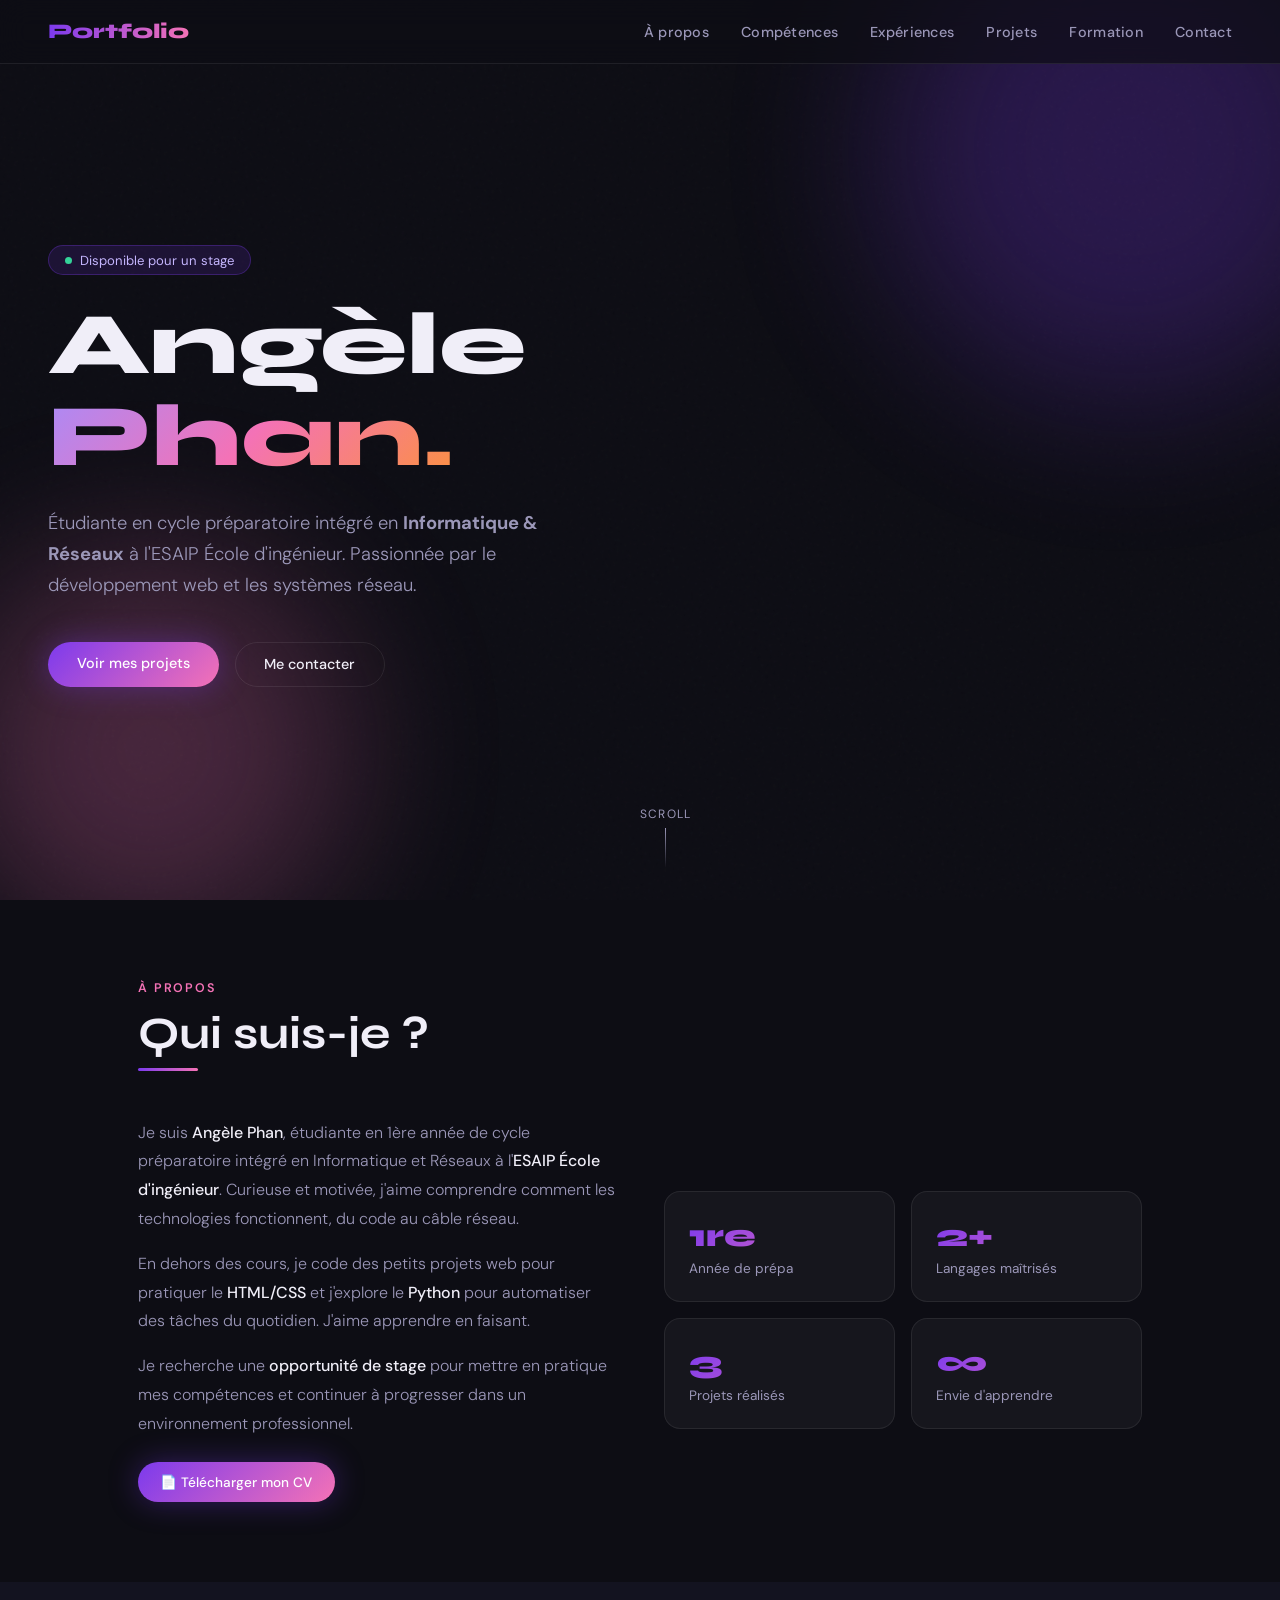
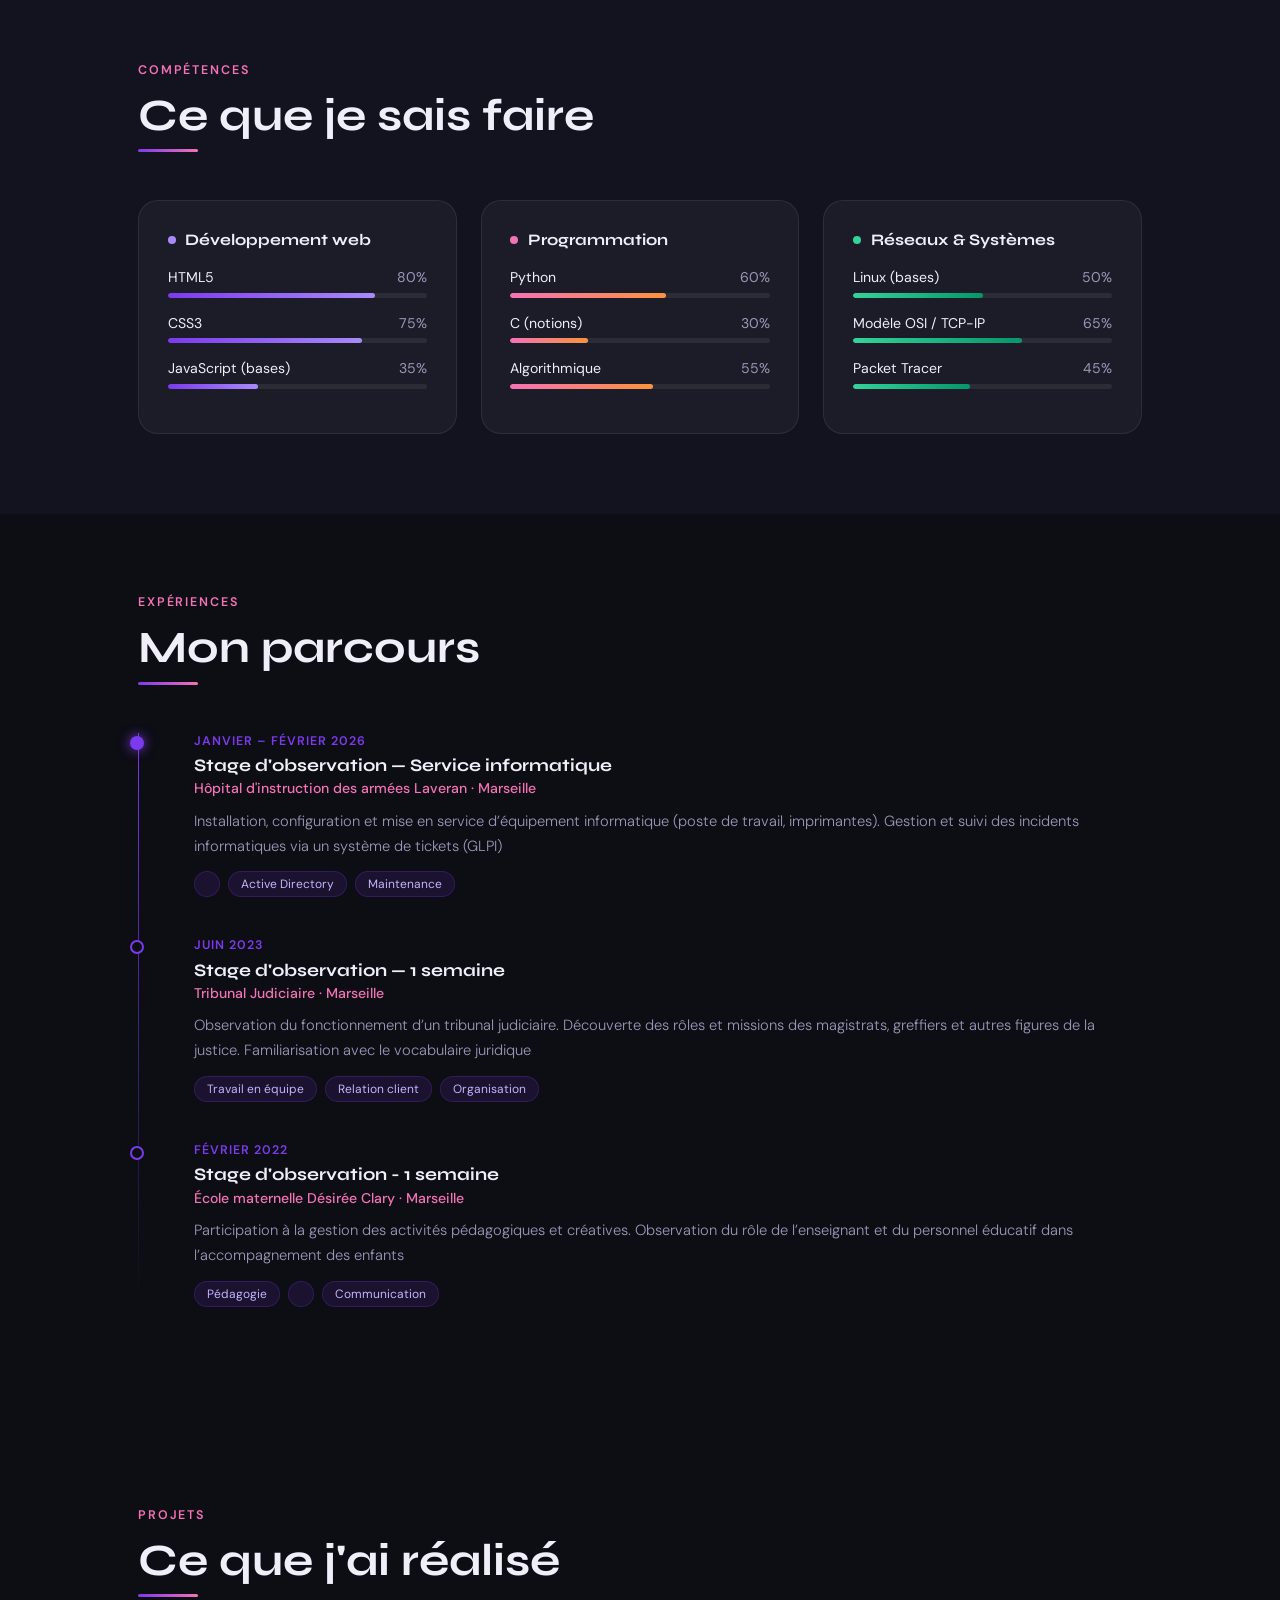
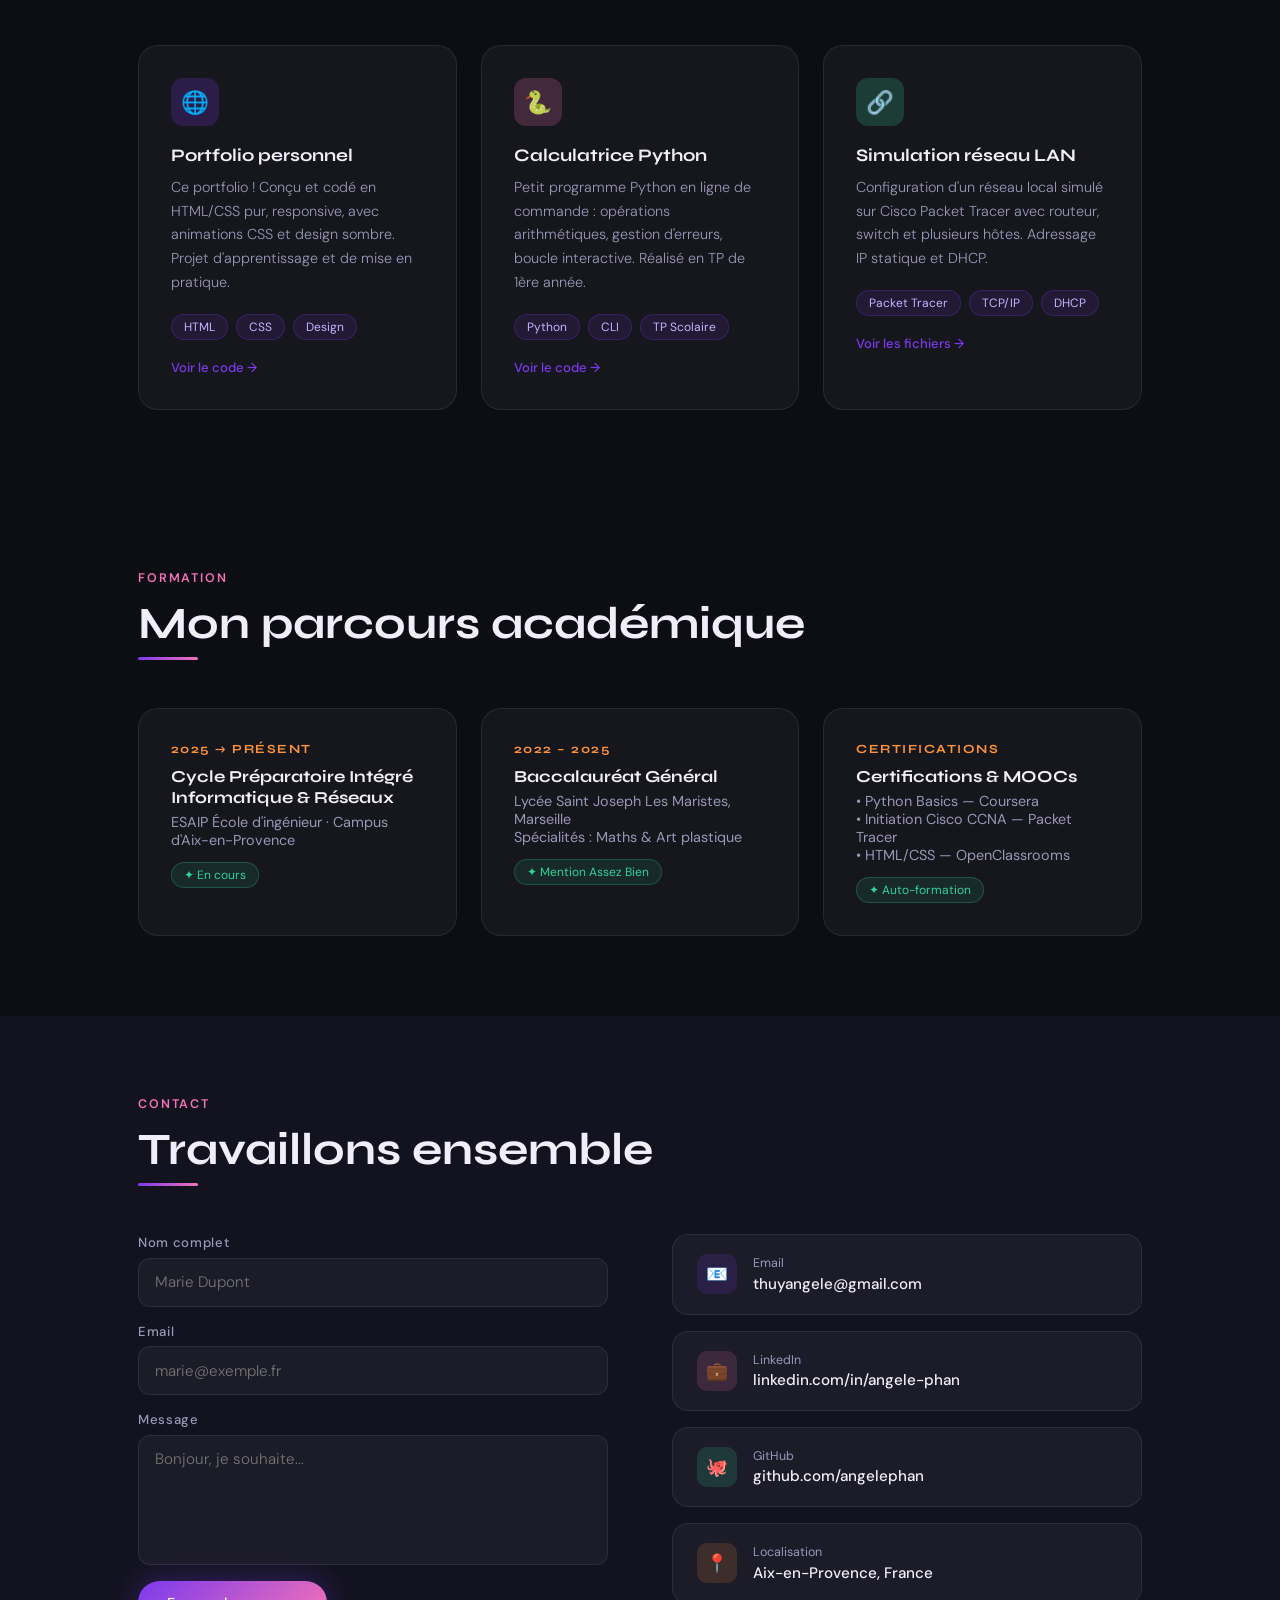
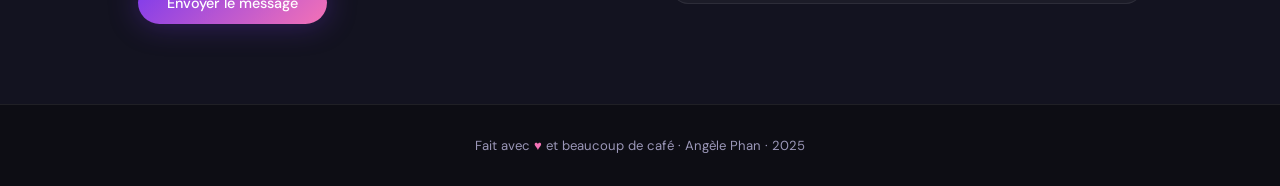
==== index.html @ e8ba32e4 "Update index.html" ====
<!DOCTYPE html>
<html lang="fr">
<head>
  <meta charset="UTF-8" />
  <meta name="viewport" content="width=device-width, initial-scale=1.0"/>
  <title>Portfolio — Angèle Phan</title>
  <link href="https://fonts.googleapis.com/css2?family=Syne:wght@400;600;700;800&family=DM+Sans:ital,wght@0,300;0,400;0,500;1,300&display=swap" 
  rel="stylesheet"/>
  <link rel="stylesheet" href="styles.css">

</head>
<body>

  <!-- NAV -->
  <nav>
    <div class="nav-logo">Portfolio </div>
    <ul>
      <li><a href="#about">À propos</a></li>
      <li><a href="#skills">Compétences</a></li>
      <li><a href="#experience">Expériences</a></li>
      <li><a href="#projects">Projets</a></li>
      <li><a href="#formation">Formation</a></li>
      <li><a href="#contact">Contact</a></li>
    </ul>
  </nav>

  <!-- HERO -->
  <div id="hero">
    <div class="blob blob-1"></div>
    <div class="blob blob-2"></div>
    <div class="hero-inner">
      <div class="hero-tag">Disponible pour un stage</div>
      <h1>Angèle<br><span class="grad">Phan.</span></h1>
      <p class="hero-sub">
        Étudiante en cycle préparatoire intégré en <strong>Informatique & Réseaux</strong> à l'ESAIP École d'ingénieur.
        Passionnée par le développement web et les systèmes réseau.
      </p>
      <div class="hero-btns">
        <a href="#projects" class="btn btn-primary">Voir mes projets</a>
        <a href="#contact" class="btn btn-outline">Me contacter</a>
      </div>
    </div>
    <div class="hero-scroll">
      <span>Scroll</span>
      <div class="scroll-line"></div>
    </div>
  </div>

  <!-- ABOUT -->
  <section id="about">
    <div class="section-label">À propos</div>
    <h2 class="section-title">Qui suis-je ?</h2>
    <div class="section-line"></div>
    <div class="about-grid">
      <div class="about-text">
        <p>
          Je suis <strong>Angèle Phan</strong>, étudiante en 1ère année de cycle préparatoire intégré 
          en Informatique et Réseaux à l'<strong>ESAIP École d'ingénieur</strong>. Curieuse et motivée, j'aime comprendre comment les technologies 
          fonctionnent, du code au câble réseau.
        </p>
        <p>
          En dehors des cours, je code des petits projets web pour pratiquer le <strong>HTML/CSS</strong> 
          et j'explore le <strong>Python</strong> pour automatiser des tâches du quotidien. 
          J'aime apprendre en faisant.
        </p>
        <p>
          Je recherche une <strong>opportunité de stage</strong> pour mettre en pratique mes compétences 
          et continuer à progresser dans un environnement professionnel.
        </p>
        <div style="margin-top:1.5rem;">
          <a href="" target="_blank" class="btn btn-primary" style="font-size:0.85rem; padding: 0.7rem 1.4rem;">
            📄 Télécharger mon CV
          </a>
        </div>
      </div>
      <div class="about-stats">
        <div class="stat-card">
          <div class="stat-num">1re</div>
          <div class="stat-label">Année de prépa</div>
        </div>
        <div class="stat-card">
          <div class="stat-num">2+</div>
          <div class="stat-label">Langages maîtrisés</div>
        </div>
        <div class="stat-card">
          <div class="stat-num">3</div>
          <div class="stat-label">Projets réalisés</div>
        </div>
        <div class="stat-card">
          <div class="stat-num">∞</div>
          <div class="stat-label">Envie d'apprendre</div>
        </div>
      </div>
    </div>
  </section>

  <!-- SKILLS -->
  <div id="skills">
    <div class="inner">
      <div class="section-label">Compétences</div>
      <h2 class="section-title">Ce que je sais faire</h2>
      <div class="section-line"></div>
      <div class="skills-grid">

        <div class="skill-category">
          <div class="skill-cat-title">
            <div class="skill-dot" style="background:#A78BFA"></div>
            Développement web
          </div>
          <div class="skill-item">
            <div class="skill-info">
              <span class="skill-name">HTML5</span>
              <span class="skill-pct">80%</span>
            </div>
            <div class="skill-bar">
              <div class="skill-fill" data-w="80" style="background: linear-gradient(90deg, #7C3AED, #A78BFA)"></div>
            </div>
          </div>
          <div class="skill-item">
            <div class="skill-info">
              <span class="skill-name">CSS3</span>
              <span class="skill-pct">75%</span>
            </div>
            <div class="skill-bar">
              <div class="skill-fill" data-w="75" style="background: linear-gradient(90deg, #7C3AED, #A78BFA)"></div>
            </div>
          </div>
          <div class="skill-item">
            <div class="skill-info">
              <span class="skill-name">JavaScript (bases)</span>
              <span class="skill-pct">35%</span>
            </div>
            <div class="skill-bar">
              <div class="skill-fill" data-w="35" style="background: linear-gradient(90deg, #7C3AED, #A78BFA)"></div>
            </div>
          </div>
        </div>

        <div class="skill-category">
          <div class="skill-cat-title">
            <div class="skill-dot" style="background:#F472B6"></div>
            Programmation
          </div>
          <div class="skill-item">
            <div class="skill-info">
              <span class="skill-name">Python</span>
              <span class="skill-pct">60%</span>
            </div>
            <div class="skill-bar">
              <div class="skill-fill" data-w="60" style="background: linear-gradient(90deg, #F472B6, #FB923C)"></div>
            </div>
          </div>
          <div class="skill-item">
            <div class="skill-info">
              <span class="skill-name">C (notions)</span>
              <span class="skill-pct">30%</span>
            </div>
            <div class="skill-bar">
              <div class="skill-fill" data-w="30" style="background: linear-gradient(90deg, #F472B6, #FB923C)"></div>
            </div>
          </div>
          <div class="skill-item">
            <div class="skill-info">
              <span class="skill-name">Algorithmique</span>
              <span class="skill-pct">55%</span>
            </div>
            <div class="skill-bar">
              <div class="skill-fill" data-w="55" style="background: linear-gradient(90deg, #F472B6, #FB923C)"></div>
            </div>
          </div>
        </div>

        <div class="skill-category">
          <div class="skill-cat-title">
            <div class="skill-dot" style="background:#34D399"></div>
            Réseaux & Systèmes
          </div>
          <div class="skill-item">
            <div class="skill-info">
              <span class="skill-name">Linux (bases)</span>
              <span class="skill-pct">50%</span>
            </div>
            <div class="skill-bar">
              <div class="skill-fill" data-w="50" style="background: linear-gradient(90deg, #34D399, #059669)"></div>
            </div>
          </div>
          <div class="skill-item">
            <div class="skill-info">
              <span class="skill-name">Modèle OSI / TCP-IP</span>
              <span class="skill-pct">65%</span>
            </div>
            <div class="skill-bar">
              <div class="skill-fill" data-w="65" style="background: linear-gradient(90deg, #34D399, #059669)"></div>
            </div>
          </div>
          <div class="skill-item">
            <div class="skill-info">
              <span class="skill-name">Packet Tracer</span>
              <span class="skill-pct">45%</span>
            </div>
            <div class="skill-bar">
              <div class="skill-fill" data-w="45" style="background: linear-gradient(90deg, #34D399, #059669)"></div>
            </div>
          </div>
        </div>

      </div>
    </div>
  </div>

  <!-- EXPERIENCE -->
  <section id="experience">
    <div class="section-label">Expériences</div>
    <h2 class="section-title">Mon parcours</h2>
    <div class="section-line"></div>
    <div class="timeline">

      <div class="timeline-item">
        <div class="timeline-dot active"></div>
        <div class="t-date">Janvier – Février 2026</div>
        <div class="t-title">Stage d'observation — Service informatique</div>
        <div class="t-company">Hôpital d'instruction des armées Laveran · Marseille</div>
        <div class="t-desc">
          Installation, configuration et mise en service d’équipement informatique (poste de travail, imprimantes).
          Gestion et suivi des incidents informatiques via un système de tickets (GLPI) 
        </div>
        <div class="t-tags">
          <span class="tag"></span>
          <span class="tag">Active Directory</span>
          <span class="tag">Maintenance</span>
        </div>
      </div>

      <div class="timeline-item">
        <div class="timeline-dot"></div>
        <div class="t-date">Juin 2023</div>
        <div class="t-title">Stage d'observation — 1 semaine</div>
        <div class="t-company"> Tribunal Judiciaire · Marseille </div>
        <div class="t-desc">
          Observation du fonctionnement d’un tribunal judiciaire.
          Découverte des rôles et missions des magistrats, greffiers et autres figures de la justice.
          Familiarisation avec le vocabulaire juridique
        </div>
        <div class="t-tags">
          <span class="tag">Travail en équipe</span>
          <span class="tag">Relation client</span>
          <span class="tag">Organisation</span>
        </div>
      </div>

      <div class="timeline-item">
        <div class="timeline-dot"></div>
        <div class="t-date">Février 2022</div>
        <div class="t-title">Stage d'observation - 1 semaine </div>
        <div class="t-company">  École maternelle Désirée Clary · Marseille </div>
        <div class="t-desc"> 
          Participation à la gestion des activités pédagogiques et créatives.
          Observation du rôle de l’enseignant et du personnel éducatif dans l’accompagnement des enfants
          
        </div>
        <div class="t-tags">
          <span class="tag">Pédagogie</span>
          <span class="tag"></span>
          <span class="tag">Communication</span>
        </div>
      </div>

    </div>
  </section>

  <!-- PROJECTS -->
  <section id="projects">
    <div class="section-label">Projets</div>
    <h2 class="section-title">Ce que j'ai réalisé</h2>
    <div class="section-line"></div>
    <div class="projects-grid">

      <div class="project-card p1">
        <div class="project-icon">🌐</div>
        <div class="project-title">Portfolio personnel</div>
        <div class="project-desc">
          Ce portfolio ! Conçu et codé en HTML/CSS pur, responsive, 
          avec animations CSS et design sombre. Projet d'apprentissage et de mise en pratique.
        </div>
        <div class="t-tags" style="margin-bottom:1rem;">
          <span class="tag">HTML</span>
          <span class="tag">CSS</span>
          <span class="tag">Design</span>
        </div>
        <a href="#" class="project-link">Voir le code →</a>
      </div>

      <div class="project-card p2">
        <div class="project-icon">🐍</div>
        <div class="project-title">Calculatrice Python</div>
        <div class="project-desc">
          Petit programme Python en ligne de commande : opérations arithmétiques, 
          gestion d'erreurs, boucle interactive. Réalisé en TP de 1ère année.
        </div>
        <div class="t-tags" style="margin-bottom:1rem;">
          <span class="tag">Python</span>
          <span class="tag">CLI</span>
          <span class="tag">TP Scolaire</span>
        </div>
        <a href="#" class="project-link">Voir le code →</a>
      </div>

      <div class="project-card p3">
        <div class="project-icon">🔗</div>
        <div class="project-title">Simulation réseau LAN</div>
        <div class="project-desc">
          Configuration d'un réseau local simulé sur Cisco Packet Tracer avec 
          routeur, switch et plusieurs hôtes. Adressage IP statique et DHCP.
        </div>
        <div class="t-tags" style="margin-bottom:1rem;">
          <span class="tag">Packet Tracer</span>
          <span class="tag">TCP/IP</span>
          <span class="tag">DHCP</span>
        </div>
        <a href="#" class="project-link">Voir les fichiers →</a>
      </div>

    </div>
  </section>

  <!-- FORMATION -->
  <section id="formation">
    <div class="section-label">Formation</div>
    <h2 class="section-title">Mon parcours académique</h2>
    <div class="section-line"></div>
    <div class="formation-grid">

      <div class="formation-card">
        <div class="formation-year">2025 → Présent</div>
        <div class="formation-title">Cycle Préparatoire Intégré<br>Informatique & Réseaux</div>
        <div class="formation-school">ESAIP École d'ingénieur · Campus d'Aix-en-Provence</div>
        <div class="formation-badge">✦ En cours</div>
      </div>

      <div class="formation-card">
        <div class="formation-year">2022 – 2025</div>
        <div class="formation-title">Baccalauréat Général</div>
        <div class="formation-school">Lycée Saint Joseph Les Maristes, Marseille<br>
          Spécialités : Maths & Art plastique</div>
        <div class="formation-badge">✦ Mention Assez Bien</div>
      </div>

      <div class="formation-card">
        <div class="formation-year">Certifications</div>
        <div class="formation-title">Certifications & MOOCs</div>
        <div class="formation-school">
          • Python Basics — Coursera<br>
          • Initiation Cisco CCNA — Packet Tracer<br>
          • HTML/CSS — OpenClassrooms
        </div>
        <div class="formation-badge">✦ Auto-formation</div>
      </div>

    </div>
  </section>

  <!-- CONTACT -->
  <div id="contact">
    <div class="inner">
      <div class="section-label">Contact</div>
      <h2 class="section-title">Travaillons ensemble</h2>
      <div class="section-line"></div>
      <div class="contact-grid">

        <form class="contact-form" onsubmit="return false;">
          <div class="form-group">
            <label>Nom complet</label>
            <input type="text" placeholder="Marie Dupont" />
          </div>
          <div class="form-group">
            <label>Email</label>
            <input type="email" placeholder="marie@exemple.fr" />
          </div>
          <div class="form-group">
            <label>Message</label>
            <textarea placeholder="Bonjour, je souhaite..."></textarea>
          </div>
          <button type="submit" class="btn btn-primary" style="align-self:flex-start;">Envoyer le message</button>
        </form>

        <div class="contact-info">
          <div class="contact-item">
            <div class="ci-icon" style="background:rgba(124,58,237,0.15);">📧</div>
            <div>
              <div class="ci-label">Email</div>
              <div class="ci-value">thuyangele@gmail.com</div>
            </div>
          </div>
          <div class="contact-item">
            <div class="ci-icon" style="background:rgba(244,114,182,0.15);">💼</div>
            <div>
              <div class="ci-label">LinkedIn</div>
              <div class="ci-value">linkedin.com/in/angele-phan</div>
            </div>
          </div>
          <div class="contact-item">
            <div class="ci-icon" style="background:rgba(52,211,153,0.15);">🐙</div>
            <div>
              <div class="ci-label">GitHub</div>
              <div class="ci-value">github.com/angelephan</div>
            </div>
          </div>
          <div class="contact-item">
            <div class="ci-icon" style="background:rgba(251,146,60,0.15);">📍</div>
            <div>
              <div class="ci-label">Localisation</div>
              <div class="ci-value">Aix-en-Provence, France</div>
            </div>
          </div>
        </div>

      </div>
    </div>
  </div>

  <!-- FOOTER -->
  <footer>
    Fait avec <span>♥</span> et beaucoup de café · Angèle Phan · 2025
  </footer>

  <script>
    // Animate skill bars on scroll
    const fills = document.querySelectorAll('.skill-fill');
    const observer = new IntersectionObserver((entries) => {
      entries.forEach(e => {
        if (e.isIntersecting) {
          fills.forEach(f => { f.style.width = f.dataset.w + '%'; });
          observer.disconnect();
        }
      });
    }, { threshold: 0.3 });
    const skillSection = document.querySelector('#skills');
    if (skillSection) observer.observe(skillSection);

    // Animate timeline items
    const tlItems = document.querySelectorAll('.timeline-item');
    const tlObserver = new IntersectionObserver((entries) => {
      entries.forEach((e, i) => {
        if (e.isIntersecting) {
          e.target.style.animationDelay = (i * 0.1) + 's';
          e.target.style.animationPlayState = 'running';
        }
      });
    }, { threshold: 0.1 });
    tlItems.forEach(item => {
      item.style.animationPlayState = 'paused';
      tlObserver.observe(item);
    });
  </script>

</body>
</html>
---- styles.css ----
*, *::before, *::after { box-sizing: border-box; margin: 0; padding: 0; }

    :root {
      --c1: #7C3AED;
      --c2: #F472B6;
      --c3: #FB923C;
      --c4: #34D399;
      --bg: #0D0D14;
      --bg2: #131320;
      --bg3: #1C1C2E;
      --text: #F0EEF8;
      --muted: #9B97B8;
      --card: rgba(255,255,255,0.04);
      --border: rgba(255,255,255,0.08);
    }

    html { scroll-behavior: smooth; }

    body {
      font-family: 'DM Sans', sans-serif;
      background: var(--bg);
      color: var(--text);
      overflow-x: hidden;
    }

    /* ── NOISE OVERLAY ── */
    body::before {
      content: '';
      position: fixed;
      inset: 0;
      background-image: url("data:image/svg+xml,%3Csvg viewBox='0 0 256 256' xmlns='http://www.w3.org/2000/svg'%3E%3Cfilter id='n'%3E%3CfeTurbulence type='fractalNoise' baseFrequency='0.9' numOctaves='4' stitchTiles='stitch'/%3E%3C/filter%3E%3Crect width='100%25' height='100%25' filter='url(%23n)' opacity='0.04'/%3E%3C/svg%3E");
      pointer-events: none;
      z-index: 0;
      opacity: 0.5;
    }

    /* ── NAV ── */
    nav {
      position: fixed;
      top: 0; left: 0; right: 0;
      z-index: 100;
      display: flex;
      justify-content: space-between;
      align-items: center;
      padding: 1.2rem 3rem;
      background: rgba(13,13,20,0.7);
      backdrop-filter: blur(14px);
      border-bottom: 1px solid var(--border);
    }

    .nav-logo {
      font-family: 'Syne', sans-serif;
      font-weight: 800;
      font-size: 1.3rem;
      background: linear-gradient(90deg, var(--c1), var(--c2));
      -webkit-background-clip: text;
      -webkit-text-fill-color: transparent;
      background-clip: text;
    }

    nav ul {
      list-style: none;
      display: flex;
      gap: 2rem;
    }

    nav a {
      color: var(--muted);
      text-decoration: none;
      font-size: 0.9rem;
      font-weight: 500;
      transition: color 0.2s;
      letter-spacing: 0.02em;
    }

    nav a:hover { color: var(--text); }

    /* ── BLOBS ── */
    .blob {
      position: absolute;
      border-radius: 50%;
      filter: blur(80px);
      opacity: 0.25;
      pointer-events: none;
    }

    /* ── HERO ── */
    #hero {
      position: relative;
      min-height: 100vh;
      display: flex;
      align-items: center;
      padding: 6rem 3rem 4rem;
      overflow: hidden;
    }

    .blob-1 { width: 500px; height: 500px; background: var(--c1); top: -100px; right: -100px; }
    .blob-2 { width: 400px; height: 400px; background: var(--c2); bottom: -50px; left: -50px; }

    .hero-inner {
      position: relative;
      z-index: 1;
      max-width: 750px;
    }

    .hero-tag {
      display: inline-flex;
      align-items: center;
      gap: 0.5rem;
      background: rgba(124,58,237,0.15);
      border: 1px solid rgba(124,58,237,0.3);
      border-radius: 999px;
      padding: 0.35rem 1rem;
      font-size: 0.82rem;
      color: #C4B5FD;
      margin-bottom: 1.5rem;
      animation: fadeUp 0.6s ease both;
    }

    .hero-tag::before {
      content: '';
      width: 7px; height: 7px;
      border-radius: 50%;
      background: var(--c4);
      animation: pulse 2s ease infinite;
    }

    @keyframes pulse {
      0%,100% { opacity:1; transform:scale(1); }
      50% { opacity:0.4; transform:scale(1.4); }
    }

    h1 {
      font-family: 'Syne', sans-serif;
      font-size: clamp(3rem, 7vw, 5.5rem);
      font-weight: 800;
      line-height: 1.05;
      animation: fadeUp 0.6s 0.1s ease both;
    }

    .grad {
      background: linear-gradient(135deg, #A78BFA 0%, #F472B6 50%, #FB923C 100%);
      -webkit-background-clip: text;
      -webkit-text-fill-color: transparent;
      background-clip: text;
    }

    .hero-sub {
      font-size: 1.15rem;
      color: var(--muted);
      margin: 1.5rem 0 2.5rem;
      max-width: 500px;
      line-height: 1.7;
      font-weight: 300;
      animation: fadeUp 0.6s 0.2s ease both;
    }

    .hero-btns {
      display: flex;
      gap: 1rem;
      flex-wrap: wrap;
      animation: fadeUp 0.6s 0.3s ease both;
    }

    .btn {
      display: inline-block;
      padding: 0.8rem 1.8rem;
      border-radius: 999px;
      font-family: 'DM Sans', sans-serif;
      font-size: 0.9rem;
      font-weight: 500;
      text-decoration: none;
      transition: transform 0.2s, box-shadow 0.2s;
      cursor: pointer;
      border: none;
    }

    .btn:hover { transform: translateY(-2px); }

    .btn-primary {
      background: linear-gradient(135deg, var(--c1), var(--c2));
      color: #fff;
      box-shadow: 0 0 30px rgba(124,58,237,0.35);
    }

    .btn-primary:hover { box-shadow: 0 0 40px rgba(124,58,237,0.55); }

    .btn-outline {
      background: transparent;
      color: var(--text);
      border: 1px solid var(--border);
    }

    .btn-outline:hover { border-color: rgba(255,255,255,0.25); background: var(--card); }

    .hero-scroll {
      position: absolute;
      bottom: 2rem;
      left: 50%;
      transform: translateX(-50%);
      display: flex;
      flex-direction: column;
      align-items: center;
      gap: 0.4rem;
      color: var(--muted);
      font-size: 0.75rem;
      letter-spacing: 0.1em;
      text-transform: uppercase;
      animation: fadeUp 0.6s 0.5s ease both;
    }

    .scroll-line {
      width: 1px;
      height: 40px;
      background: linear-gradient(to bottom, var(--muted), transparent);
      animation: scrollDown 1.5s ease infinite;
    }

    @keyframes scrollDown {
      0% { transform: scaleY(0); transform-origin: top; }
      50% { transform: scaleY(1); transform-origin: top; }
      51% { transform: scaleY(1); transform-origin: bottom; }
      100% { transform: scaleY(0); transform-origin: bottom; }
    }

    @keyframes fadeUp {
      from { opacity: 0; transform: translateY(20px); }
      to   { opacity: 1; transform: translateY(0); }
    }

    /* ── SECTIONS ── */
    section {
      position: relative;
      z-index: 1;
      padding: 5rem 3rem;
      max-width: 1100px;
      margin: 0 auto;
    }

    .section-label {
      font-size: 0.78rem;
      font-weight: 600;
      letter-spacing: 0.15em;
      text-transform: uppercase;
      color: var(--c2);
      margin-bottom: 0.75rem;
    }

    .section-title {
      font-family: 'Syne', sans-serif;
      font-size: clamp(1.8rem, 4vw, 2.8rem);
      font-weight: 700;
      line-height: 1.15;
      margin-bottom: 0.5rem;
    }

    .section-line {
      width: 60px;
      height: 3px;
      border-radius: 999px;
      background: linear-gradient(90deg, var(--c1), var(--c2));
      margin-bottom: 3rem;
    }

    /* ── ABOUT ── */
    .about-grid {
      display: grid;
      grid-template-columns: 1fr 1fr;
      gap: 3rem;
      align-items: center;
    }

    .about-text p {
      color: var(--muted);
      line-height: 1.8;
      font-size: 1rem;
      font-weight: 300;
      margin-bottom: 1rem;
    }

    .about-text p strong { color: var(--text); font-weight: 500; }

    .about-stats {
      display: grid;
      grid-template-columns: 1fr 1fr;
      gap: 1rem;
    }

    .stat-card {
      background: var(--card);
      border: 1px solid var(--border);
      border-radius: 16px;
      padding: 1.5rem;
      transition: border-color 0.2s, transform 0.2s;
    }

    .stat-card:hover { border-color: rgba(124,58,237,0.4); transform: translateY(-3px); }

    .stat-num {
      font-family: 'Syne', sans-serif;
      font-size: 2rem;
      font-weight: 800;
      background: linear-gradient(135deg, var(--c1), var(--c2));
      -webkit-background-clip: text;
      -webkit-text-fill-color: transparent;
      background-clip: text;
    }

    .stat-label { color: var(--muted); font-size: 0.85rem; margin-top: 0.3rem; }

    /* ── SKILLS ── */
    #skills { background: var(--bg2); border-radius: 0; padding: 5rem 0; }
    #skills > .inner { max-width: 1100px; margin: 0 auto; padding: 0 3rem; }

    .skills-grid {
      display: grid;
      grid-template-columns: repeat(auto-fit, minmax(280px, 1fr));
      gap: 1.5rem;
    }

    .skill-category {
      background: var(--card);
      border: 1px solid var(--border);
      border-radius: 20px;
      padding: 1.8rem;
      transition: transform 0.2s;
    }

    .skill-category:hover { transform: translateY(-4px); }

    .skill-cat-title {
      font-family: 'Syne', sans-serif;
      font-size: 1rem;
      font-weight: 700;
      margin-bottom: 1.2rem;
      display: flex;
      align-items: center;
      gap: 0.6rem;
    }

    .skill-dot {
      width: 8px; height: 8px;
      border-radius: 50%;
      flex-shrink: 0;
    }

    .skill-item {
      margin-bottom: 1rem;
    }

    .skill-info {
      display: flex;
      justify-content: space-between;
      margin-bottom: 0.4rem;
      font-size: 0.88rem;
    }

    .skill-name { color: var(--text); }
    .skill-pct  { color: var(--muted); }

    .skill-bar {
      height: 5px;
      background: rgba(255,255,255,0.07);
      border-radius: 999px;
      overflow: hidden;
    }

    .skill-fill {
      height: 100%;
      border-radius: 999px;
      width: 0;
      transition: width 1.2s cubic-bezier(0.4,0,0.2,1);
    }

    /* ── EXPERIENCE ── */
    .timeline {
      position: relative;
      padding-left: 2rem;
    }

    .timeline::before {
      content: '';
      position: absolute;
      left: 0;
      top: 0;
      bottom: 0;
      width: 1px;
      background: linear-gradient(to bottom, var(--c1), transparent);
    }

    .timeline-item {
      position: relative;
      margin-bottom: 2.5rem;
      padding-left: 1.5rem;
      animation: fadeUp 0.5s ease both;
    }

    .timeline-dot {
      position: absolute;
      left: -2.5rem;
      top: 0.2rem;
      width: 14px; height: 14px;
      border-radius: 50%;
      border: 2px solid var(--c1);
      background: var(--bg);
      z-index: 1;
    }

    .timeline-dot.active { background: var(--c1); box-shadow: 0 0 12px var(--c1); }

    .t-date {
      font-size: 0.78rem;
      color: var(--c1);
      font-weight: 600;
      letter-spacing: 0.08em;
      text-transform: uppercase;
      margin-bottom: 0.4rem;
    }

    .t-title {
      font-family: 'Syne', sans-serif;
      font-size: 1.1rem;
      font-weight: 700;
      margin-bottom: 0.2rem;
    }

    .t-company {
      font-size: 0.88rem;
      color: var(--c2);
      font-weight: 500;
      margin-bottom: 0.7rem;
    }

    .t-desc {
      color: var(--muted);
      font-size: 0.92rem;
      line-height: 1.7;
      font-weight: 300;
    }

    .t-tags {
      display: flex;
      flex-wrap: wrap;
      gap: 0.5rem;
      margin-top: 0.8rem;
    }

    .tag {
      background: rgba(124,58,237,0.12);
      border: 1px solid rgba(124,58,237,0.25);
      color: #C4B5FD;
      font-size: 0.75rem;
      padding: 0.25rem 0.75rem;
      border-radius: 999px;
    }

    /* ── PROJECTS ── */
    .projects-grid {
      display: grid;
      grid-template-columns: repeat(auto-fit, minmax(300px, 1fr));
      gap: 1.5rem;
    }

    .project-card {
      background: var(--card);
      border: 1px solid var(--border);
      border-radius: 20px;
      padding: 2rem;
      transition: border-color 0.25s, transform 0.25s;
      position: relative;
      overflow: hidden;
    }

    .project-card::before {
      content: '';
      position: absolute;
      top: 0; left: 0; right: 0;
      height: 2px;
      opacity: 0;
      transition: opacity 0.3s;
    }

    .project-card:hover { transform: translateY(-5px); border-color: rgba(255,255,255,0.15); }
    .project-card:hover::before { opacity: 1; }

    .project-card.p1::before { background: linear-gradient(90deg, var(--c1), var(--c2)); }
    .project-card.p2::before { background: linear-gradient(90deg, var(--c2), var(--c3)); }
    .project-card.p3::before { background: linear-gradient(90deg, var(--c4), var(--c1)); }

    .project-icon {
      width: 48px; height: 48px;
      border-radius: 12px;
      display: flex;
      align-items: center;
      justify-content: center;
      font-size: 1.4rem;
      margin-bottom: 1.2rem;
    }

    .p1 .project-icon { background: rgba(124,58,237,0.2); }
    .p2 .project-icon { background: rgba(244,114,182,0.2); }
    .p3 .project-icon { background: rgba(52,211,153,0.2); }

    .project-title {
      font-family: 'Syne', sans-serif;
      font-size: 1.1rem;
      font-weight: 700;
      margin-bottom: 0.6rem;
    }

    .project-desc {
      color: var(--muted);
      font-size: 0.9rem;
      line-height: 1.65;
      font-weight: 300;
      margin-bottom: 1.2rem;
    }

    .project-link {
      font-size: 0.82rem;
      color: var(--c1);
      text-decoration: none;
      font-weight: 500;
      display: inline-flex;
      align-items: center;
      gap: 0.3rem;
      transition: gap 0.2s;
    }

    .project-link:hover { gap: 0.5rem; }

    /* ── FORMATION ── */
    .formation-grid {
      display: grid;
      grid-template-columns: repeat(auto-fit, minmax(280px, 1fr));
      gap: 1.5rem;
    }

    .formation-card {
      background: var(--card);
      border: 1px solid var(--border);
      border-radius: 20px;
      padding: 2rem;
      transition: transform 0.2s;
    }

    .formation-card:hover { transform: translateY(-3px); }

    .formation-year {
      font-family: 'Syne', sans-serif;
      font-size: 0.78rem;
      font-weight: 700;
      letter-spacing: 0.12em;
      text-transform: uppercase;
      color: var(--c3);
      margin-bottom: 0.6rem;
    }

    .formation-title {
      font-family: 'Syne', sans-serif;
      font-size: 1.05rem;
      font-weight: 700;
      margin-bottom: 0.3rem;
    }

    .formation-school {
      color: var(--muted);
      font-size: 0.9rem;
      margin-bottom: 0.8rem;
    }

    .formation-badge {
      display: inline-flex;
      align-items: center;
      gap: 0.4rem;
      background: rgba(52,211,153,0.1);
      border: 1px solid rgba(52,211,153,0.25);
      color: var(--c4);
      font-size: 0.75rem;
      padding: 0.25rem 0.75rem;
      border-radius: 999px;
    }

    /* ── CONTACT ── */
    #contact {
      background: var(--bg2);
      border-radius: 0;
      padding: 5rem 0;
    }

    #contact > .inner {
      max-width: 1100px;
      margin: 0 auto;
      padding: 0 3rem;
    }

    .contact-grid {
      display: grid;
      grid-template-columns: 1fr 1fr;
      gap: 4rem;
      align-items: start;
    }

    .contact-form {
      display: flex;
      flex-direction: column;
      gap: 1rem;
    }

    .form-group {
      display: flex;
      flex-direction: column;
      gap: 0.4rem;
    }

    label {
      font-size: 0.82rem;
      color: var(--muted);
      font-weight: 500;
      letter-spacing: 0.05em;
    }

    input, textarea {
      background: var(--card);
      border: 1px solid var(--border);
      border-radius: 12px;
      padding: 0.85rem 1rem;
      color: var(--text);
      font-family: 'DM Sans', sans-serif;
      font-size: 0.95rem;
      font-weight: 300;
      transition: border-color 0.2s;
      outline: none;
      resize: none;
    }

    input:focus, textarea:focus {
      border-color: rgba(124,58,237,0.5);
      box-shadow: 0 0 0 3px rgba(124,58,237,0.1);
    }

    textarea { min-height: 130px; }

    .contact-info { display: flex; flex-direction: column; gap: 1rem; }

    .contact-item {
      display: flex;
      align-items: center;
      gap: 1rem;
      padding: 1.2rem 1.5rem;
      background: var(--card);
      border: 1px solid var(--border);
      border-radius: 16px;
      transition: border-color 0.2s;
    }

    .contact-item:hover { border-color: rgba(255,255,255,0.15); }

    .ci-icon {
      width: 40px; height: 40px;
      border-radius: 10px;
      display: flex;
      align-items: center;
      justify-content: center;
      font-size: 1.1rem;
      flex-shrink: 0;
    }

    .ci-label { font-size: 0.78rem; color: var(--muted); margin-bottom: 0.15rem; }
    .ci-value { font-size: 0.95rem; font-weight: 500; }

    /* ── FOOTER ── */
    footer {
      text-align: center;
      padding: 2rem 3rem;
      color: var(--muted);
      font-size: 0.82rem;
      border-top: 1px solid var(--border);
    }

    footer span { color: var(--c2); }

    /* ── RESPONSIVE ── */
    @media (max-width: 768px) {
      nav { padding: 1rem 1.5rem; }
      nav ul { display: none; }
      section { padding: 3.5rem 1.5rem; }
      #skills > .inner, #contact > .inner { padding: 0 1.5rem; }
      .about-grid, .contact-grid { grid-template-columns: 1fr; gap: 2rem; }
      h1 { font-size: 2.8rem; }
    }
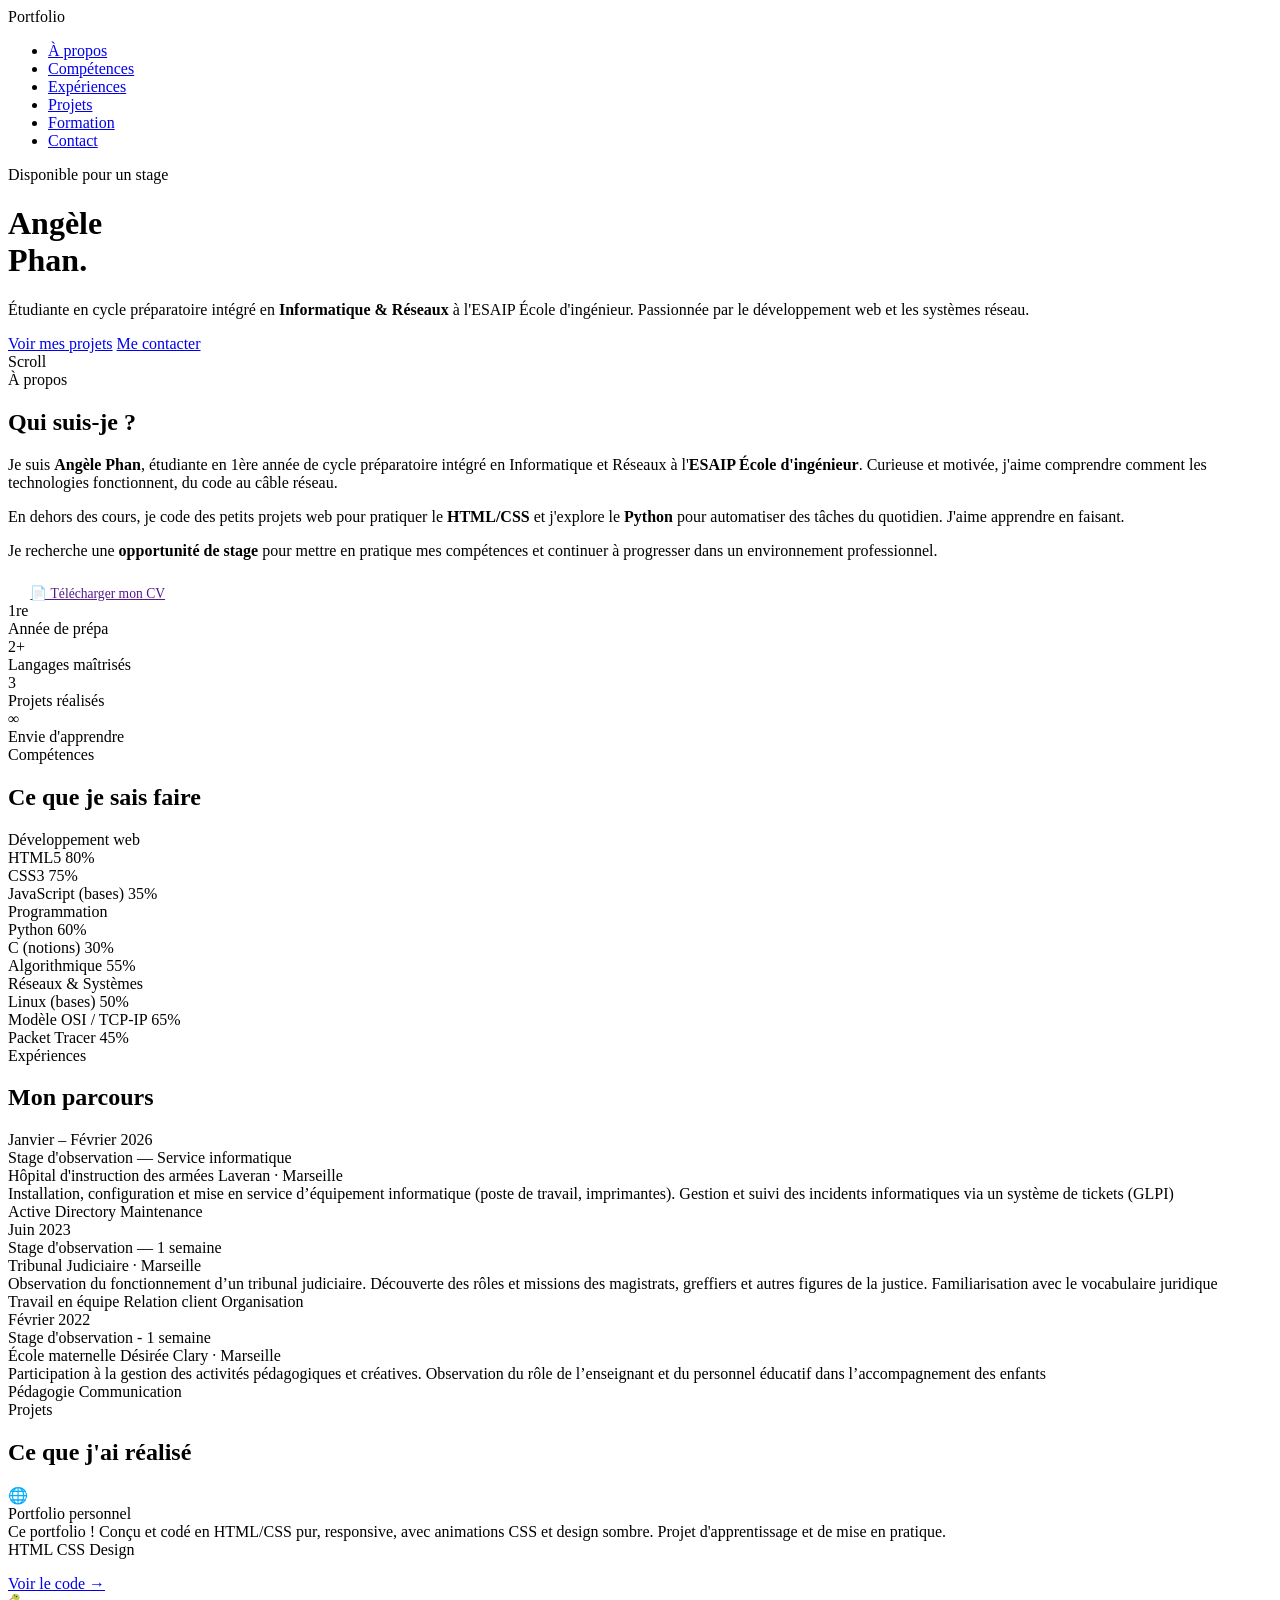
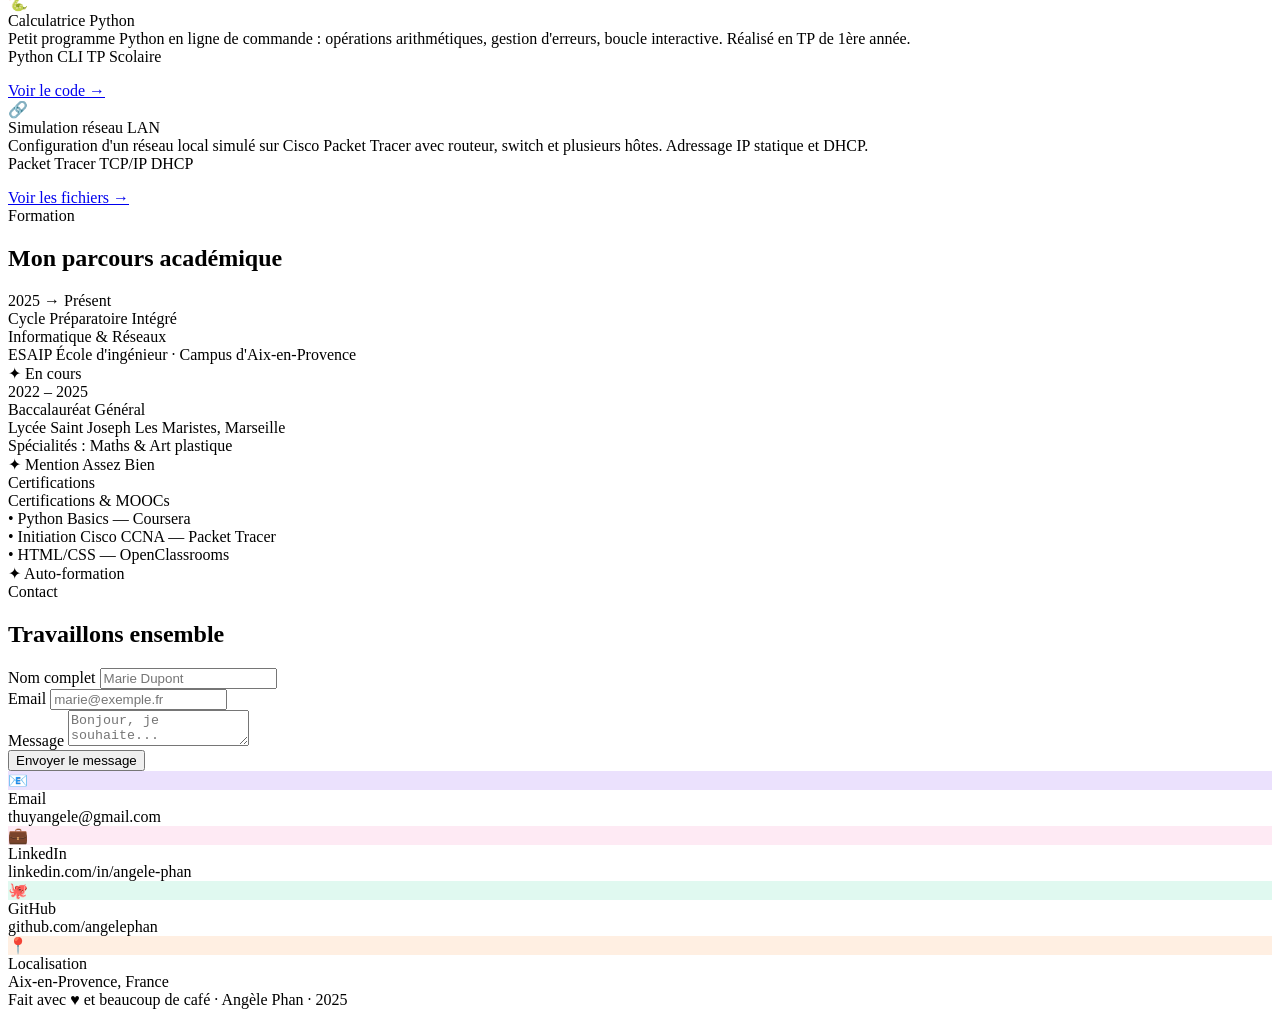
==== commit 9406ef95: "Add files via upload" ====
--- a/index.html
+++ b/index.html
@@ -6,7 +6,7 @@
   <title>Portfolio — Angèle Phan</title>
   <link href="https://fonts.googleapis.com/css2?family=Syne:wght@400;600;700;800&family=DM+Sans:ital,wght@0,300;0,400;0,500;1,300&display=swap" 
   rel="stylesheet"/>
-  <link rel="stylesheet" href="styles.css">
+  <link rel="stylesheet" href="portfolio.css">
 
 </head>
 <body>
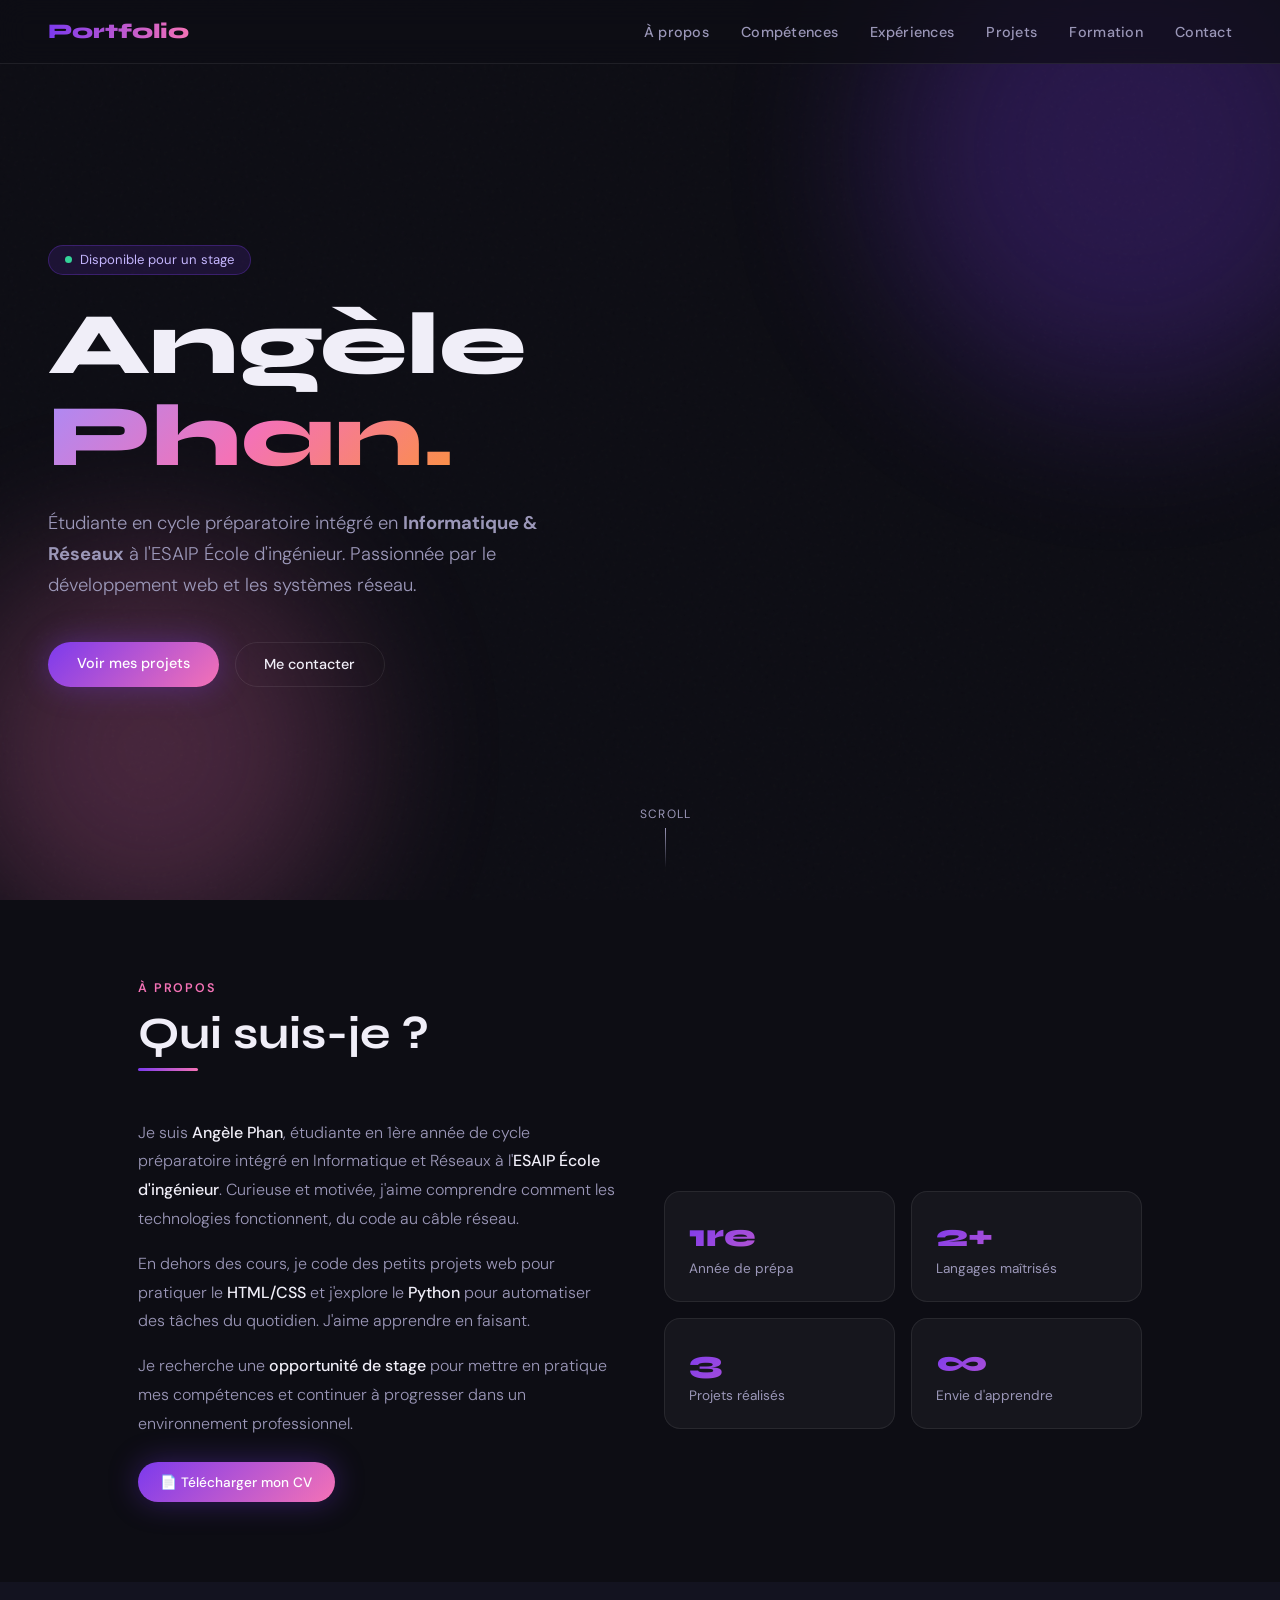
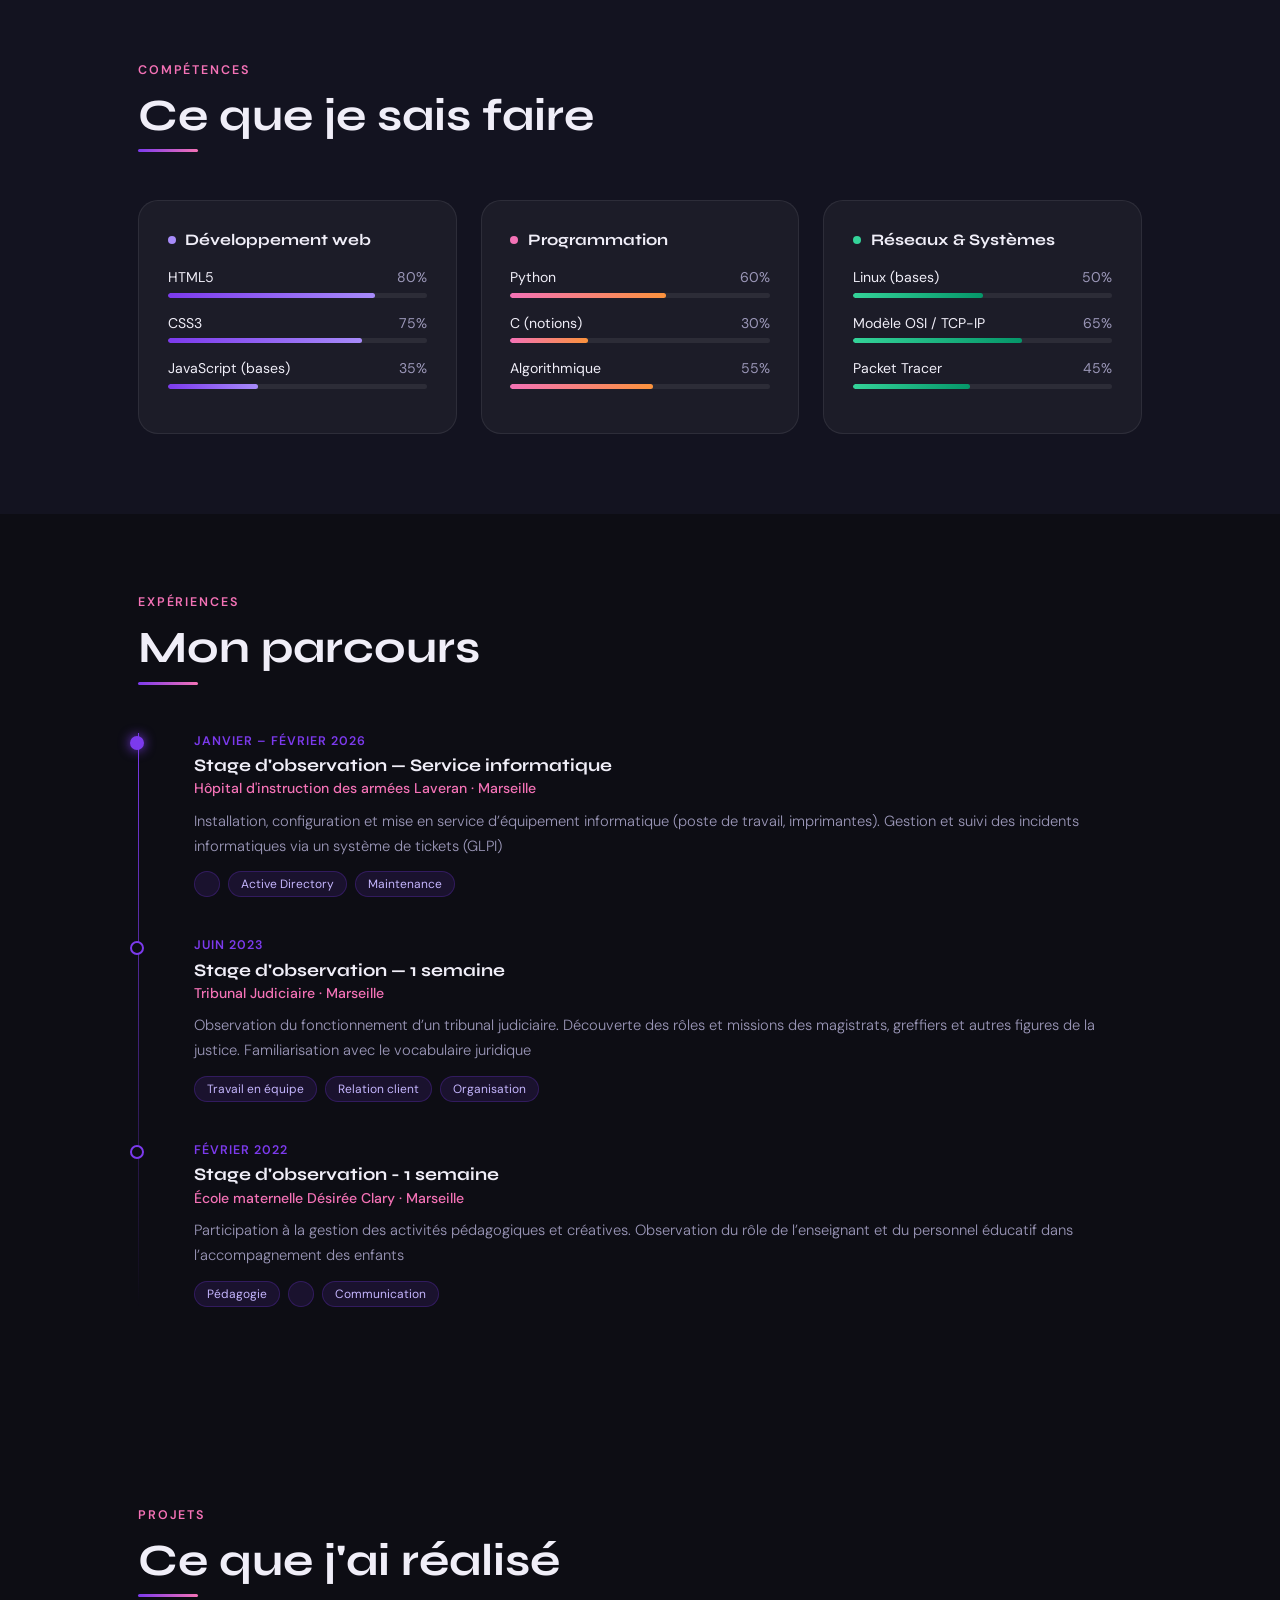
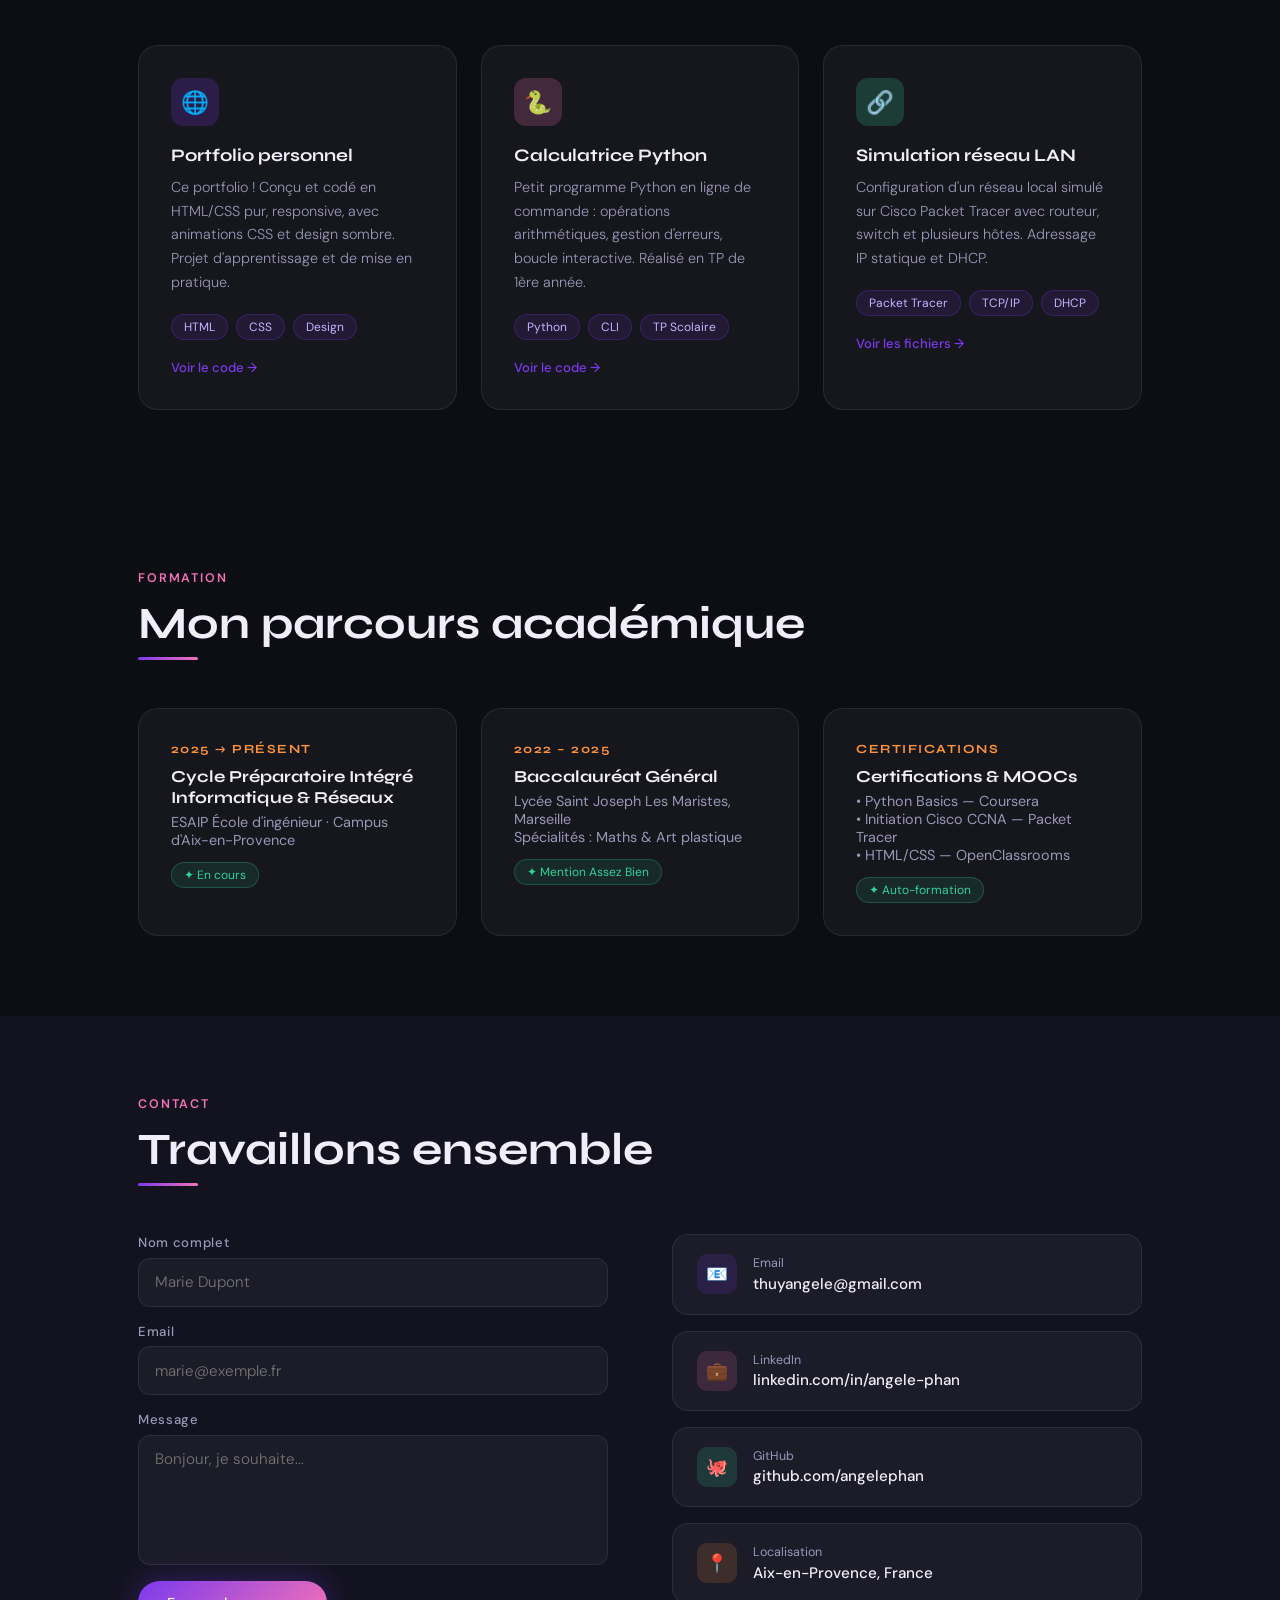
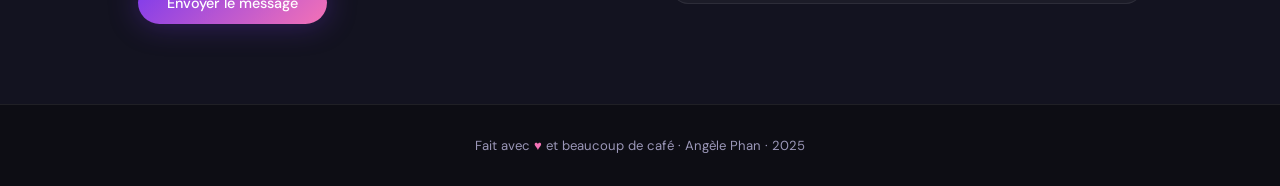
==== commit 571f3936: "Add files via upload" ====
--- a/index.html
+++ b/index.html
@@ -6,7 +6,7 @@
   <title>Portfolio — Angèle Phan</title>
   <link href="https://fonts.googleapis.com/css2?family=Syne:wght@400;600;700;800&family=DM+Sans:ital,wght@0,300;0,400;0,500;1,300&display=swap" 
   rel="stylesheet"/>
-  <link rel="stylesheet" href="portfolio.css">
+  <link rel="stylesheet" href="styles.css">
 
 </head>
 <body>
--- a/styles.css
+++ b/styles.css
@@ -0,0 +1,692 @@
+
+    *, *::before, *::after { box-sizing: border-box; margin: 0; padding: 0; }
+
+    :root {
+      --c1: #7C3AED;
+      --c2: #F472B6;
+      --c3: #FB923C;
+      --c4: #34D399;
+      --bg: #0D0D14;
+      --bg2: #131320;
+      --bg3: #1C1C2E;
+      --text: #F0EEF8;
+      --muted: #9B97B8;
+      --card: rgba(255,255,255,0.04);
+      --border: rgba(255,255,255,0.08);
+    }
+
+    html { scroll-behavior: smooth; }
+
+    body {
+      font-family: 'DM Sans', sans-serif;
+      background: var(--bg);
+      color: var(--text);
+      overflow-x: hidden;
+    }
+
+    /* ── NOISE OVERLAY ── */
+    body::before {
+      content: '';
+      position: fixed;
+      inset: 0;
+      background-image: url("data:image/svg+xml,%3Csvg viewBox='0 0 256 256' xmlns='http://www.w3.org/2000/svg'%3E%3Cfilter id='n'%3E%3CfeTurbulence type='fractalNoise' baseFrequency='0.9' numOctaves='4' stitchTiles='stitch'/%3E%3C/filter%3E%3Crect width='100%25' height='100%25' filter='url(%23n)' opacity='0.04'/%3E%3C/svg%3E");
+      pointer-events: none;
+      z-index: 0;
+      opacity: 0.5;
+    }
+
+    /* ── NAV ── */
+    nav {
+      position: fixed;
+      top: 0; left: 0; right: 0;
+      z-index: 100;
+      display: flex;
+      justify-content: space-between;
+      align-items: center;
+      padding: 1.2rem 3rem;
+      background: rgba(13,13,20,0.7);
+      backdrop-filter: blur(14px);
+      border-bottom: 1px solid var(--border);
+    }
+
+    .nav-logo {
+      font-family: 'Syne', sans-serif;
+      font-weight: 800;
+      font-size: 1.3rem;
+      background: linear-gradient(90deg, var(--c1), var(--c2));
+      -webkit-background-clip: text;
+      -webkit-text-fill-color: transparent;
+      background-clip: text;
+    }
+
+    nav ul {
+      list-style: none;
+      display: flex;
+      gap: 2rem;
+    }
+
+    nav a {
+      color: var(--muted);
+      text-decoration: none;
+      font-size: 0.9rem;
+      font-weight: 500;
+      transition: color 0.2s;
+      letter-spacing: 0.02em;
+    }
+
+    nav a:hover { color: var(--text); }
+
+    /* ── BLOBS ── */
+    .blob {
+      position: absolute;
+      border-radius: 50%;
+      filter: blur(80px);
+      opacity: 0.25;
+      pointer-events: none;
+    }
+
+    /* ── HERO ── */
+    #hero {
+      position: relative;
+      min-height: 100vh;
+      display: flex;
+      align-items: center;
+      padding: 6rem 3rem 4rem;
+      overflow: hidden;
+    }
+
+    .blob-1 { width: 500px; height: 500px; background: var(--c1); top: -100px; right: -100px; }
+    .blob-2 { width: 400px; height: 400px; background: var(--c2); bottom: -50px; left: -50px; }
+
+    .hero-inner {
+      position: relative;
+      z-index: 1;
+      max-width: 750px;
+    }
+
+    .hero-tag {
+      display: inline-flex;
+      align-items: center;
+      gap: 0.5rem;
+      background: rgba(124,58,237,0.15);
+      border: 1px solid rgba(124,58,237,0.3);
+      border-radius: 999px;
+      padding: 0.35rem 1rem;
+      font-size: 0.82rem;
+      color: #C4B5FD;
+      margin-bottom: 1.5rem;
+      animation: fadeUp 0.6s ease both;
+    }
+
+    .hero-tag::before {
+      content: '';
+      width: 7px; height: 7px;
+      border-radius: 50%;
+      background: var(--c4);
+      animation: pulse 2s ease infinite;
+    }
+
+    @keyframes pulse {
+      0%,100% { opacity:1; transform:scale(1); }
+      50% { opacity:0.4; transform:scale(1.4); }
+    }
+
+    h1 {
+      font-family: 'Syne', sans-serif;
+      font-size: clamp(3rem, 7vw, 5.5rem);
+      font-weight: 800;
+      line-height: 1.05;
+      animation: fadeUp 0.6s 0.1s ease both;
+    }
+
+    .grad {
+      background: linear-gradient(135deg, #A78BFA 0%, #F472B6 50%, #FB923C 100%);
+      -webkit-background-clip: text;
+      -webkit-text-fill-color: transparent;
+      background-clip: text;
+    }
+
+    .hero-sub {
+      font-size: 1.15rem;
+      color: var(--muted);
+      margin: 1.5rem 0 2.5rem;
+      max-width: 500px;
+      line-height: 1.7;
+      font-weight: 300;
+      animation: fadeUp 0.6s 0.2s ease both;
+    }
+
+    .hero-btns {
+      display: flex;
+      gap: 1rem;
+      flex-wrap: wrap;
+      animation: fadeUp 0.6s 0.3s ease both;
+    }
+
+    .btn {
+      display: inline-block;
+      padding: 0.8rem 1.8rem;
+      border-radius: 999px;
+      font-family: 'DM Sans', sans-serif;
+      font-size: 0.9rem;
+      font-weight: 500;
+      text-decoration: none;
+      transition: transform 0.2s, box-shadow 0.2s;
+      cursor: pointer;
+      border: none;
+    }
+
+    .btn:hover { transform: translateY(-2px); }
+
+    .btn-primary {
+      background: linear-gradient(135deg, var(--c1), var(--c2));
+      color: #fff;
+      box-shadow: 0 0 30px rgba(124,58,237,0.35);
+    }
+
+    .btn-primary:hover { box-shadow: 0 0 40px rgba(124,58,237,0.55); }
+
+    .btn-outline {
+      background: transparent;
+      color: var(--text);
+      border: 1px solid var(--border);
+    }
+
+    .btn-outline:hover { border-color: rgba(255,255,255,0.25); background: var(--card); }
+
+    .hero-scroll {
+      position: absolute;
+      bottom: 2rem;
+      left: 50%;
+      transform: translateX(-50%);
+      display: flex;
+      flex-direction: column;
+      align-items: center;
+      gap: 0.4rem;
+      color: var(--muted);
+      font-size: 0.75rem;
+      letter-spacing: 0.1em;
+      text-transform: uppercase;
+      animation: fadeUp 0.6s 0.5s ease both;
+    }
+
+    .scroll-line {
+      width: 1px;
+      height: 40px;
+      background: linear-gradient(to bottom, var(--muted), transparent);
+      animation: scrollDown 1.5s ease infinite;
+    }
+
+    @keyframes scrollDown {
+      0% { transform: scaleY(0); transform-origin: top; }
+      50% { transform: scaleY(1); transform-origin: top; }
+      51% { transform: scaleY(1); transform-origin: bottom; }
+      100% { transform: scaleY(0); transform-origin: bottom; }
+    }
+
+    @keyframes fadeUp {
+      from { opacity: 0; transform: translateY(20px); }
+      to   { opacity: 1; transform: translateY(0); }
+    }
+
+    /* ── SECTIONS ── */
+    section {
+      position: relative;
+      z-index: 1;
+      padding: 5rem 3rem;
+      max-width: 1100px;
+      margin: 0 auto;
+    }
+
+    .section-label {
+      font-size: 0.78rem;
+      font-weight: 600;
+      letter-spacing: 0.15em;
+      text-transform: uppercase;
+      color: var(--c2);
+      margin-bottom: 0.75rem;
+    }
+
+    .section-title {
+      font-family: 'Syne', sans-serif;
+      font-size: clamp(1.8rem, 4vw, 2.8rem);
+      font-weight: 700;
+      line-height: 1.15;
+      margin-bottom: 0.5rem;
+    }
+
+    .section-line {
+      width: 60px;
+      height: 3px;
+      border-radius: 999px;
+      background: linear-gradient(90deg, var(--c1), var(--c2));
+      margin-bottom: 3rem;
+    }
+
+    /* ── ABOUT ── */
+    .about-grid {
+      display: grid;
+      grid-template-columns: 1fr 1fr;
+      gap: 3rem;
+      align-items: center;
+    }
+
+    .about-text p {
+      color: var(--muted);
+      line-height: 1.8;
+      font-size: 1rem;
+      font-weight: 300;
+      margin-bottom: 1rem;
+    }
+
+    .about-text p strong { color: var(--text); font-weight: 500; }
+
+    .about-stats {
+      display: grid;
+      grid-template-columns: 1fr 1fr;
+      gap: 1rem;
+    }
+
+    .stat-card {
+      background: var(--card);
+      border: 1px solid var(--border);
+      border-radius: 16px;
+      padding: 1.5rem;
+      transition: border-color 0.2s, transform 0.2s;
+    }
+
+    .stat-card:hover { border-color: rgba(124,58,237,0.4); transform: translateY(-3px); }
+
+    .stat-num {
+      font-family: 'Syne', sans-serif;
+      font-size: 2rem;
+      font-weight: 800;
+      background: linear-gradient(135deg, var(--c1), var(--c2));
+      -webkit-background-clip: text;
+      -webkit-text-fill-color: transparent;
+      background-clip: text;
+    }
+
+    .stat-label { color: var(--muted); font-size: 0.85rem; margin-top: 0.3rem; }
+
+    /* ── SKILLS ── */
+    #skills { background: var(--bg2); border-radius: 0; padding: 5rem 0; }
+    #skills > .inner { max-width: 1100px; margin: 0 auto; padding: 0 3rem; }
+
+    .skills-grid {
+      display: grid;
+      grid-template-columns: repeat(auto-fit, minmax(280px, 1fr));
+      gap: 1.5rem;
+    }
+
+    .skill-category {
+      background: var(--card);
+      border: 1px solid var(--border);
+      border-radius: 20px;
+      padding: 1.8rem;
+      transition: transform 0.2s;
+    }
+
+    .skill-category:hover { transform: translateY(-4px); }
+
+    .skill-cat-title {
+      font-family: 'Syne', sans-serif;
+      font-size: 1rem;
+      font-weight: 700;
+      margin-bottom: 1.2rem;
+      display: flex;
+      align-items: center;
+      gap: 0.6rem;
+    }
+
+    .skill-dot {
+      width: 8px; height: 8px;
+      border-radius: 50%;
+      flex-shrink: 0;
+    }
+
+    .skill-item {
+      margin-bottom: 1rem;
+    }
+
+    .skill-info {
+      display: flex;
+      justify-content: space-between;
+      margin-bottom: 0.4rem;
+      font-size: 0.88rem;
+    }
+
+    .skill-name { color: var(--text); }
+    .skill-pct  { color: var(--muted); }
+
+    .skill-bar {
+      height: 5px;
+      background: rgba(255,255,255,0.07);
+      border-radius: 999px;
+      overflow: hidden;
+    }
+
+    .skill-fill {
+      height: 100%;
+      border-radius: 999px;
+      width: 0;
+      transition: width 1.2s cubic-bezier(0.4,0,0.2,1);
+    }
+
+    /* ── EXPERIENCE ── */
+    .timeline {
+      position: relative;
+      padding-left: 2rem;
+    }
+
+    .timeline::before {
+      content: '';
+      position: absolute;
+      left: 0;
+      top: 0;
+      bottom: 0;
+      width: 1px;
+      background: linear-gradient(to bottom, var(--c1), transparent);
+    }
+
+    .timeline-item {
+      position: relative;
+      margin-bottom: 2.5rem;
+      padding-left: 1.5rem;
+      animation: fadeUp 0.5s ease both;
+    }
+
+    .timeline-dot {
+      position: absolute;
+      left: -2.5rem;
+      top: 0.2rem;
+      width: 14px; height: 14px;
+      border-radius: 50%;
+      border: 2px solid var(--c1);
+      background: var(--bg);
+      z-index: 1;
+    }
+
+    .timeline-dot.active { background: var(--c1); box-shadow: 0 0 12px var(--c1); }
+
+    .t-date {
+      font-size: 0.78rem;
+      color: var(--c1);
+      font-weight: 600;
+      letter-spacing: 0.08em;
+      text-transform: uppercase;
+      margin-bottom: 0.4rem;
+    }
+
+    .t-title {
+      font-family: 'Syne', sans-serif;
+      font-size: 1.1rem;
+      font-weight: 700;
+      margin-bottom: 0.2rem;
+    }
+
+    .t-company {
+      font-size: 0.88rem;
+      color: var(--c2);
+      font-weight: 500;
+      margin-bottom: 0.7rem;
+    }
+
+    .t-desc {
+      color: var(--muted);
+      font-size: 0.92rem;
+      line-height: 1.7;
+      font-weight: 300;
+    }
+
+    .t-tags {
+      display: flex;
+      flex-wrap: wrap;
+      gap: 0.5rem;
+      margin-top: 0.8rem;
+    }
+
+    .tag {
+      background: rgba(124,58,237,0.12);
+      border: 1px solid rgba(124,58,237,0.25);
+      color: #C4B5FD;
+      font-size: 0.75rem;
+      padding: 0.25rem 0.75rem;
+      border-radius: 999px;
+    }
+
+    /* ── PROJECTS ── */
+    .projects-grid {
+      display: grid;
+      grid-template-columns: repeat(auto-fit, minmax(300px, 1fr));
+      gap: 1.5rem;
+    }
+
+    .project-card {
+      background: var(--card);
+      border: 1px solid var(--border);
+      border-radius: 20px;
+      padding: 2rem;
+      transition: border-color 0.25s, transform 0.25s;
+      position: relative;
+      overflow: hidden;
+    }
+
+    .project-card::before {
+      content: '';
+      position: absolute;
+      top: 0; left: 0; right: 0;
+      height: 2px;
+      opacity: 0;
+      transition: opacity 0.3s;
+    }
+
+    .project-card:hover { transform: translateY(-5px); border-color: rgba(255,255,255,0.15); }
+    .project-card:hover::before { opacity: 1; }
+
+    .project-card.p1::before { background: linear-gradient(90deg, var(--c1), var(--c2)); }
+    .project-card.p2::before { background: linear-gradient(90deg, var(--c2), var(--c3)); }
+    .project-card.p3::before { background: linear-gradient(90deg, var(--c4), var(--c1)); }
+
+    .project-icon {
+      width: 48px; height: 48px;
+      border-radius: 12px;
+      display: flex;
+      align-items: center;
+      justify-content: center;
+      font-size: 1.4rem;
+      margin-bottom: 1.2rem;
+    }
+
+    .p1 .project-icon { background: rgba(124,58,237,0.2); }
+    .p2 .project-icon { background: rgba(244,114,182,0.2); }
+    .p3 .project-icon { background: rgba(52,211,153,0.2); }
+
+    .project-title {
+      font-family: 'Syne', sans-serif;
+      font-size: 1.1rem;
+      font-weight: 700;
+      margin-bottom: 0.6rem;
+    }
+
+    .project-desc {
+      color: var(--muted);
+      font-size: 0.9rem;
+      line-height: 1.65;
+      font-weight: 300;
+      margin-bottom: 1.2rem;
+    }
+
+    .project-link {
+      font-size: 0.82rem;
+      color: var(--c1);
+      text-decoration: none;
+      font-weight: 500;
+      display: inline-flex;
+      align-items: center;
+      gap: 0.3rem;
+      transition: gap 0.2s;
+    }
+
+    .project-link:hover { gap: 0.5rem; }
+
+    /* ── FORMATION ── */
+    .formation-grid {
+      display: grid;
+      grid-template-columns: repeat(auto-fit, minmax(280px, 1fr));
+      gap: 1.5rem;
+    }
+
+    .formation-card {
+      background: var(--card);
+      border: 1px solid var(--border);
+      border-radius: 20px;
+      padding: 2rem;
+      transition: transform 0.2s;
+    }
+
+    .formation-card:hover { transform: translateY(-3px); }
+
+    .formation-year {
+      font-family: 'Syne', sans-serif;
+      font-size: 0.78rem;
+      font-weight: 700;
+      letter-spacing: 0.12em;
+      text-transform: uppercase;
+      color: var(--c3);
+      margin-bottom: 0.6rem;
+    }
+
+    .formation-title {
+      font-family: 'Syne', sans-serif;
+      font-size: 1.05rem;
+      font-weight: 700;
+      margin-bottom: 0.3rem;
+    }
+
+    .formation-school {
+      color: var(--muted);
+      font-size: 0.9rem;
+      margin-bottom: 0.8rem;
+    }
+
+    .formation-badge {
+      display: inline-flex;
+      align-items: center;
+      gap: 0.4rem;
+      background: rgba(52,211,153,0.1);
+      border: 1px solid rgba(52,211,153,0.25);
+      color: var(--c4);
+      font-size: 0.75rem;
+      padding: 0.25rem 0.75rem;
+      border-radius: 999px;
+    }
+
+    /* ── CONTACT ── */
+    #contact {
+      background: var(--bg2);
+      border-radius: 0;
+      padding: 5rem 0;
+    }
+
+    #contact > .inner {
+      max-width: 1100px;
+      margin: 0 auto;
+      padding: 0 3rem;
+    }
+
+    .contact-grid {
+      display: grid;
+      grid-template-columns: 1fr 1fr;
+      gap: 4rem;
+      align-items: start;
+    }
+
+    .contact-form {
+      display: flex;
+      flex-direction: column;
+      gap: 1rem;
+    }
+
+    .form-group {
+      display: flex;
+      flex-direction: column;
+      gap: 0.4rem;
+    }
+
+    label {
+      font-size: 0.82rem;
+      color: var(--muted);
+      font-weight: 500;
+      letter-spacing: 0.05em;
+    }
+
+    input, textarea {
+      background: var(--card);
+      border: 1px solid var(--border);
+      border-radius: 12px;
+      padding: 0.85rem 1rem;
+      color: var(--text);
+      font-family: 'DM Sans', sans-serif;
+      font-size: 0.95rem;
+      font-weight: 300;
+      transition: border-color 0.2s;
+      outline: none;
+      resize: none;
+    }
+
+    input:focus, textarea:focus {
+      border-color: rgba(124,58,237,0.5);
+      box-shadow: 0 0 0 3px rgba(124,58,237,0.1);
+    }
+
+    textarea { min-height: 130px; }
+
+    .contact-info { display: flex; flex-direction: column; gap: 1rem; }
+
+    .contact-item {
+      display: flex;
+      align-items: center;
+      gap: 1rem;
+      padding: 1.2rem 1.5rem;
+      background: var(--card);
+      border: 1px solid var(--border);
+      border-radius: 16px;
+      transition: border-color 0.2s;
+    }
+
+    .contact-item:hover { border-color: rgba(255,255,255,0.15); }
+
+    .ci-icon {
+      width: 40px; height: 40px;
+      border-radius: 10px;
+      display: flex;
+      align-items: center;
+      justify-content: center;
+      font-size: 1.1rem;
+      flex-shrink: 0;
+    }
+
+    .ci-label { font-size: 0.78rem; color: var(--muted); margin-bottom: 0.15rem; }
+    .ci-value { font-size: 0.95rem; font-weight: 500; }
+
+    /* ── FOOTER ── */
+    footer {
+      text-align: center;
+      padding: 2rem 3rem;
+      color: var(--muted);
+      font-size: 0.82rem;
+      border-top: 1px solid var(--border);
+    }
+
+    footer span { color: var(--c2); }
+
+    /* ── RESPONSIVE ── */
+    @media (max-width: 768px) {
+      nav { padding: 1rem 1.5rem; }
+      nav ul { display: none; }
+      section { padding: 3.5rem 1.5rem; }
+      #skills > .inner, #contact > .inner { padding: 0 1.5rem; }
+      .about-grid, .contact-grid { grid-template-columns: 1fr; gap: 2rem; }
+      h1 { font-size: 2.8rem; }
+    }
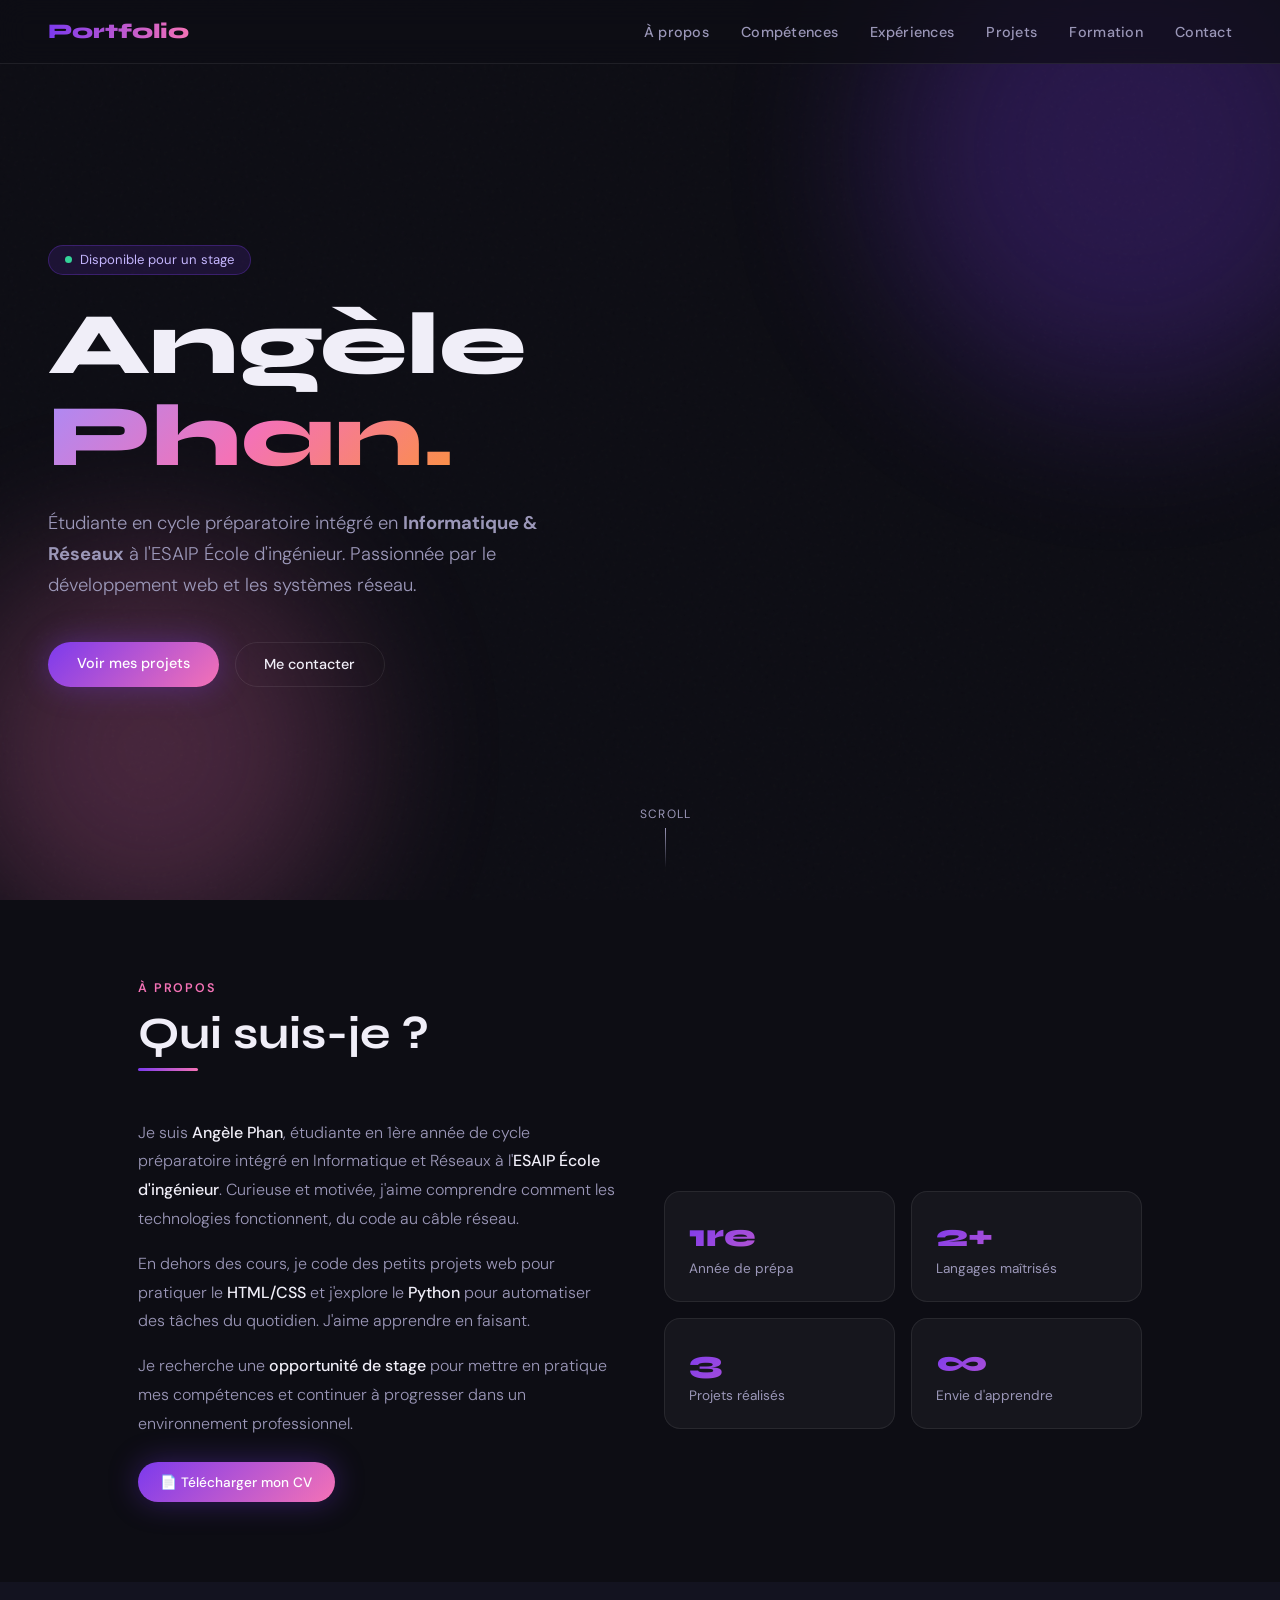
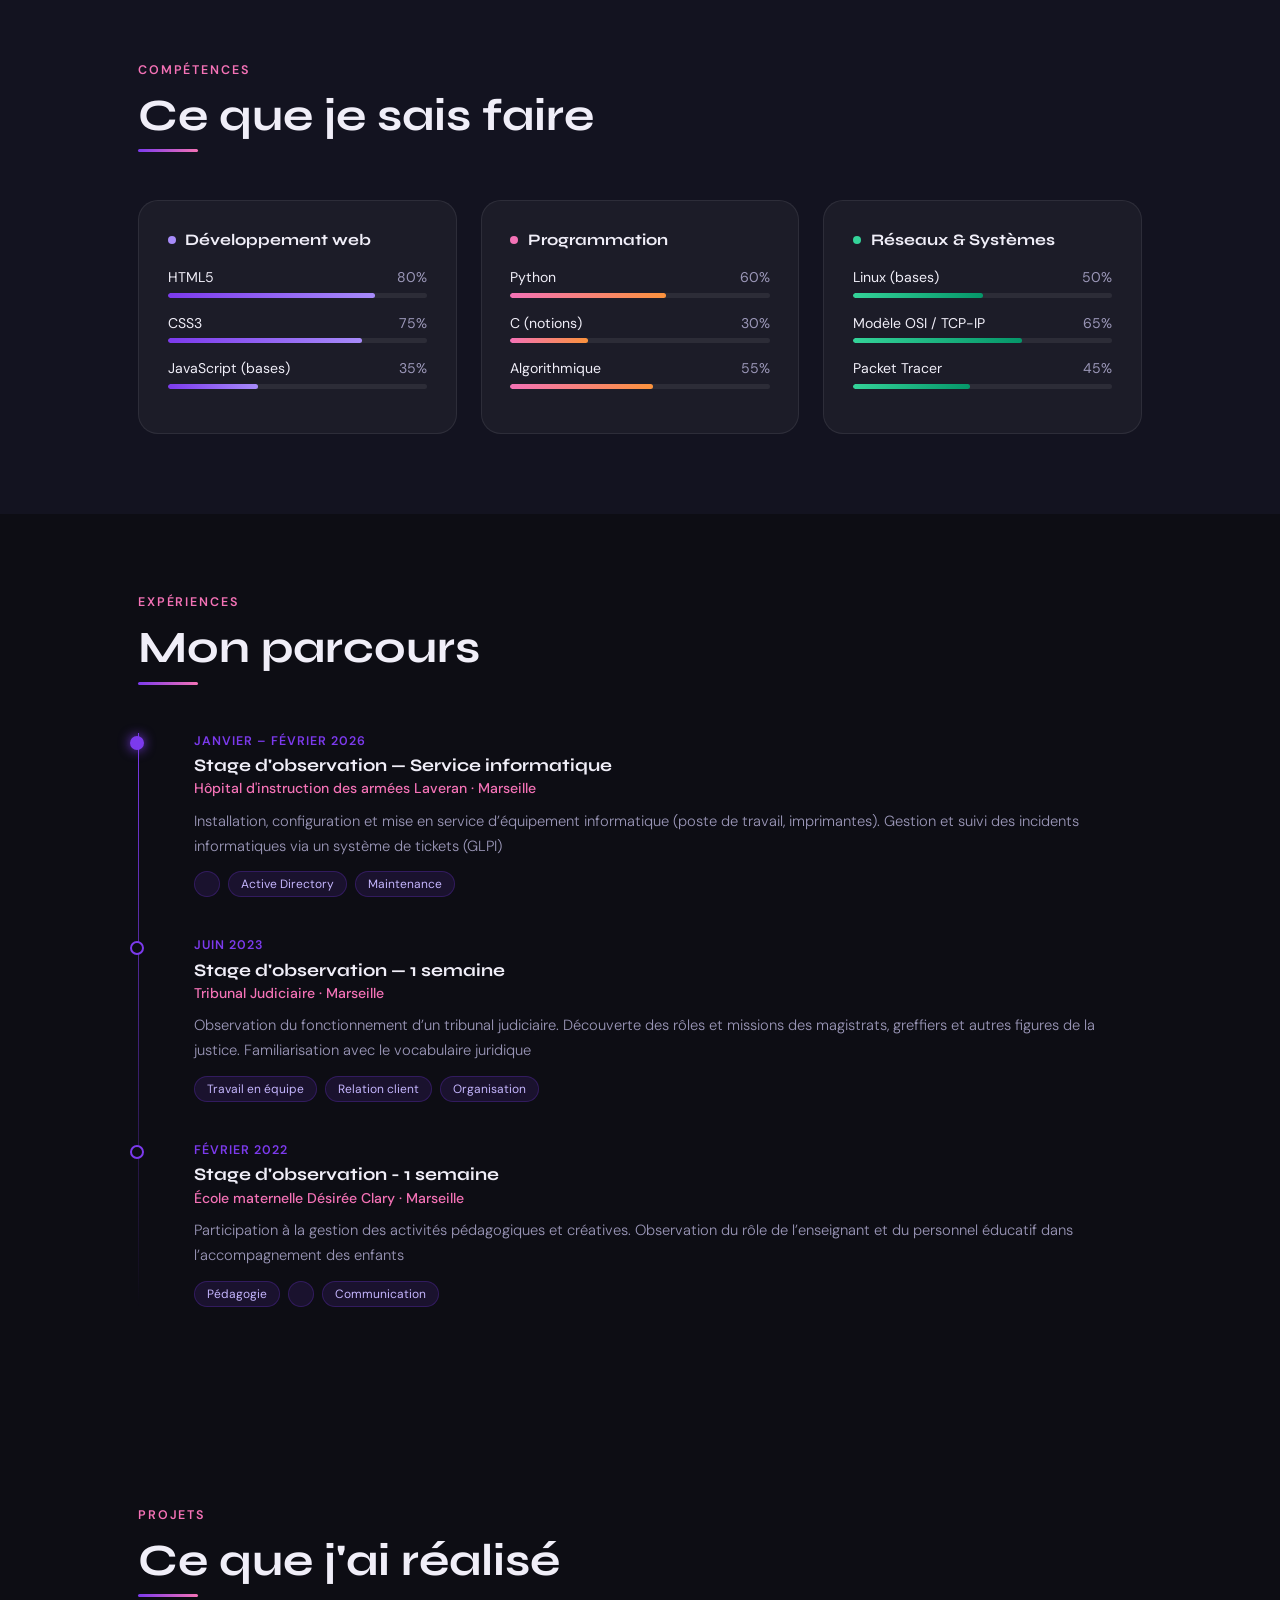
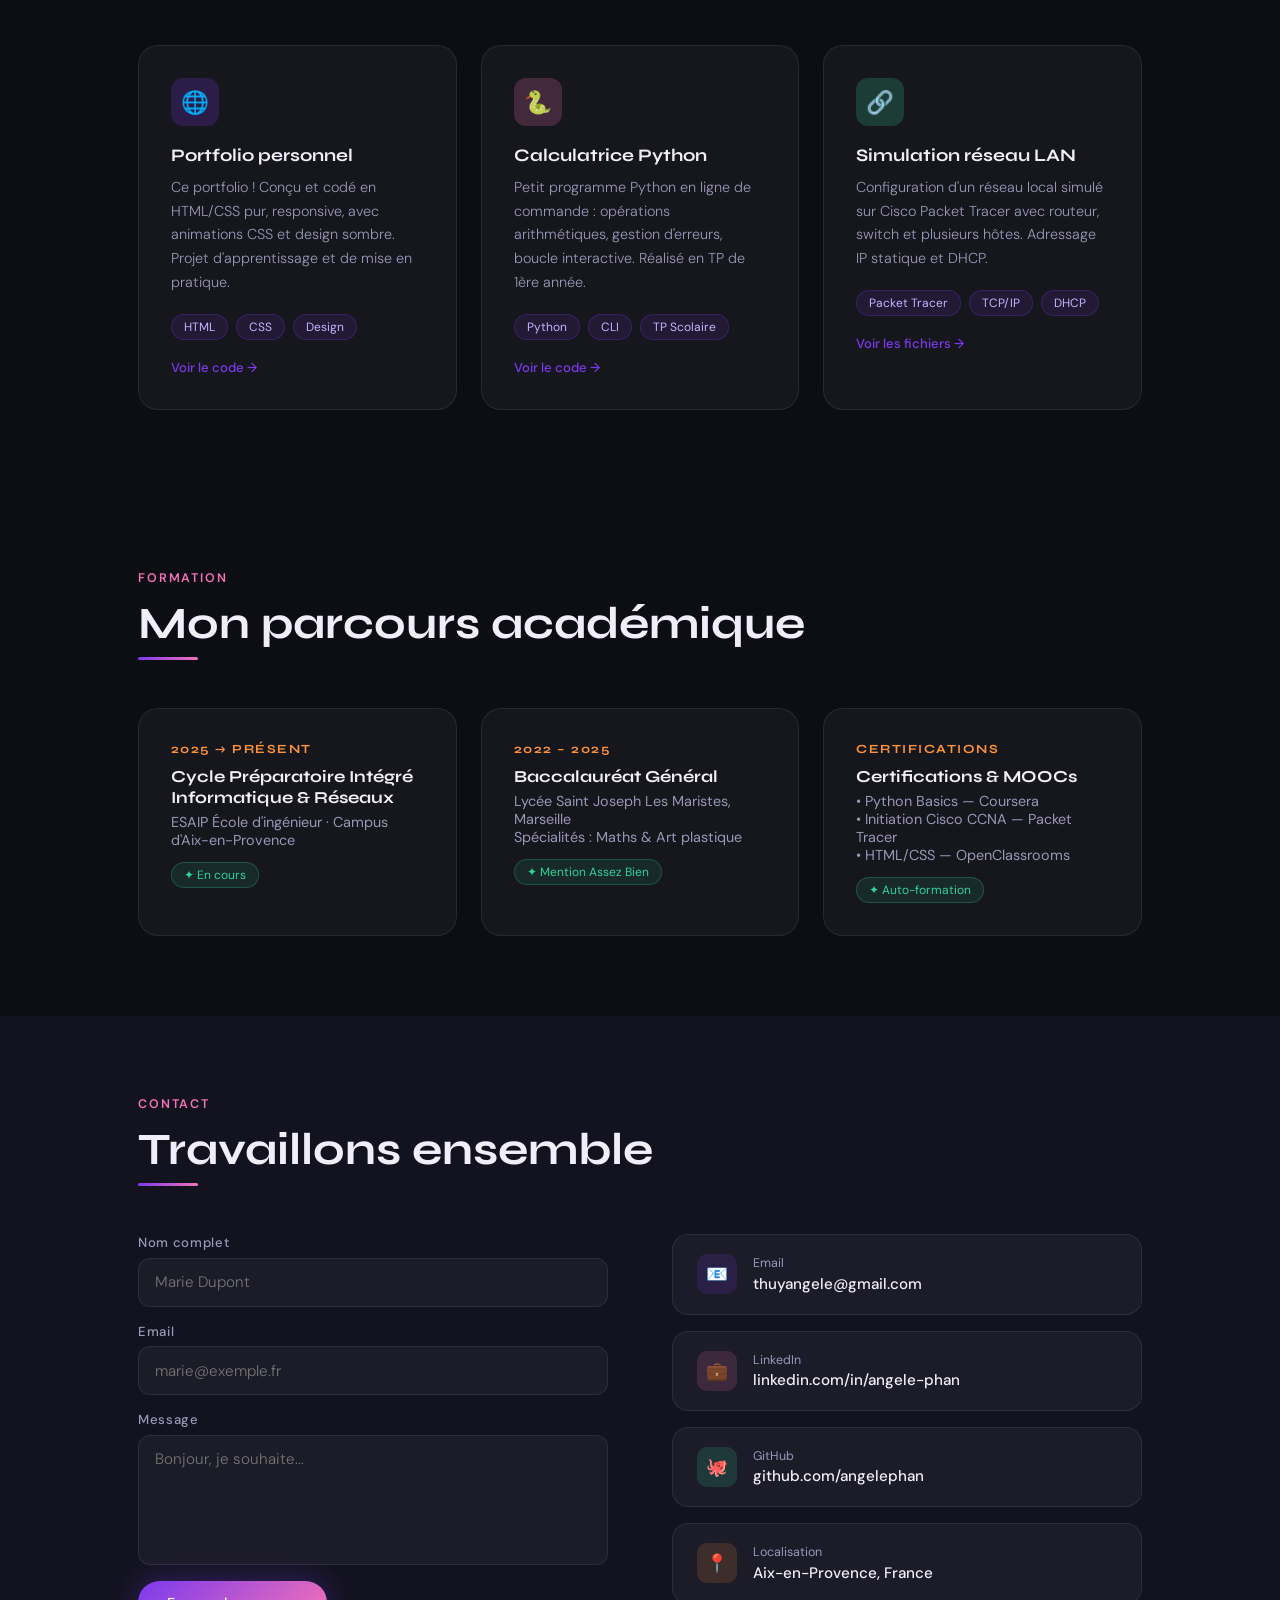
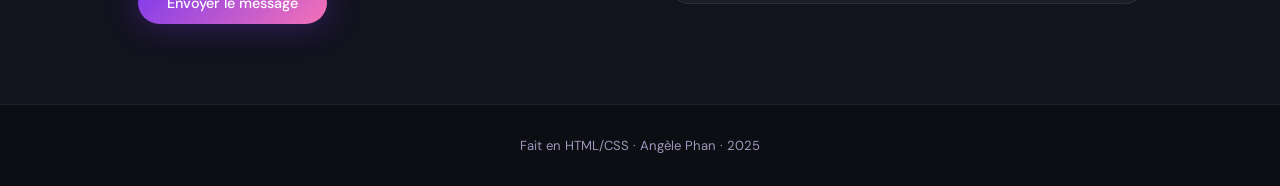
==== commit c751b881: "Add files via upload" ====
--- a/index.html
+++ b/index.html
@@ -420,7 +420,7 @@
 
   <!-- FOOTER -->
   <footer>
-    Fait avec <span>♥</span> et beaucoup de café · Angèle Phan · 2025
+    Fait en HTML/CSS · Angèle Phan · 2025
   </footer>
 
   <script>
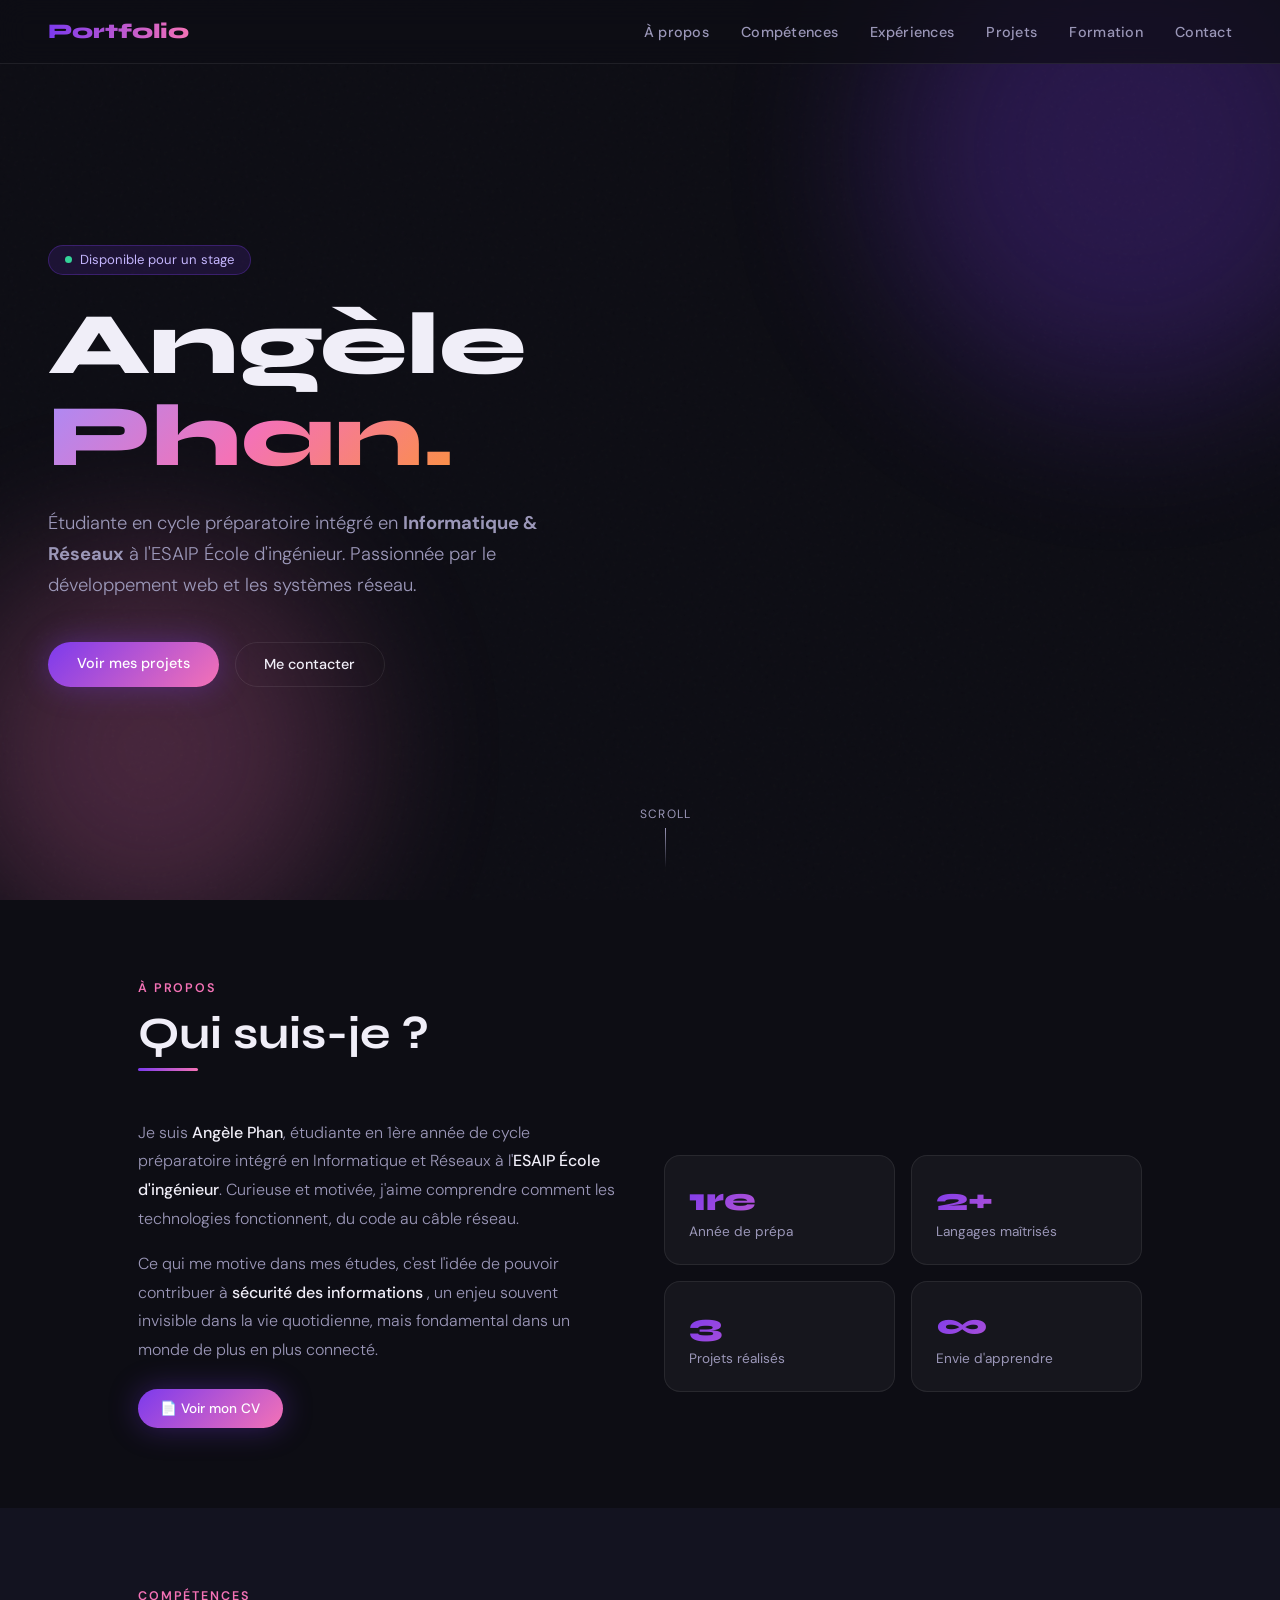
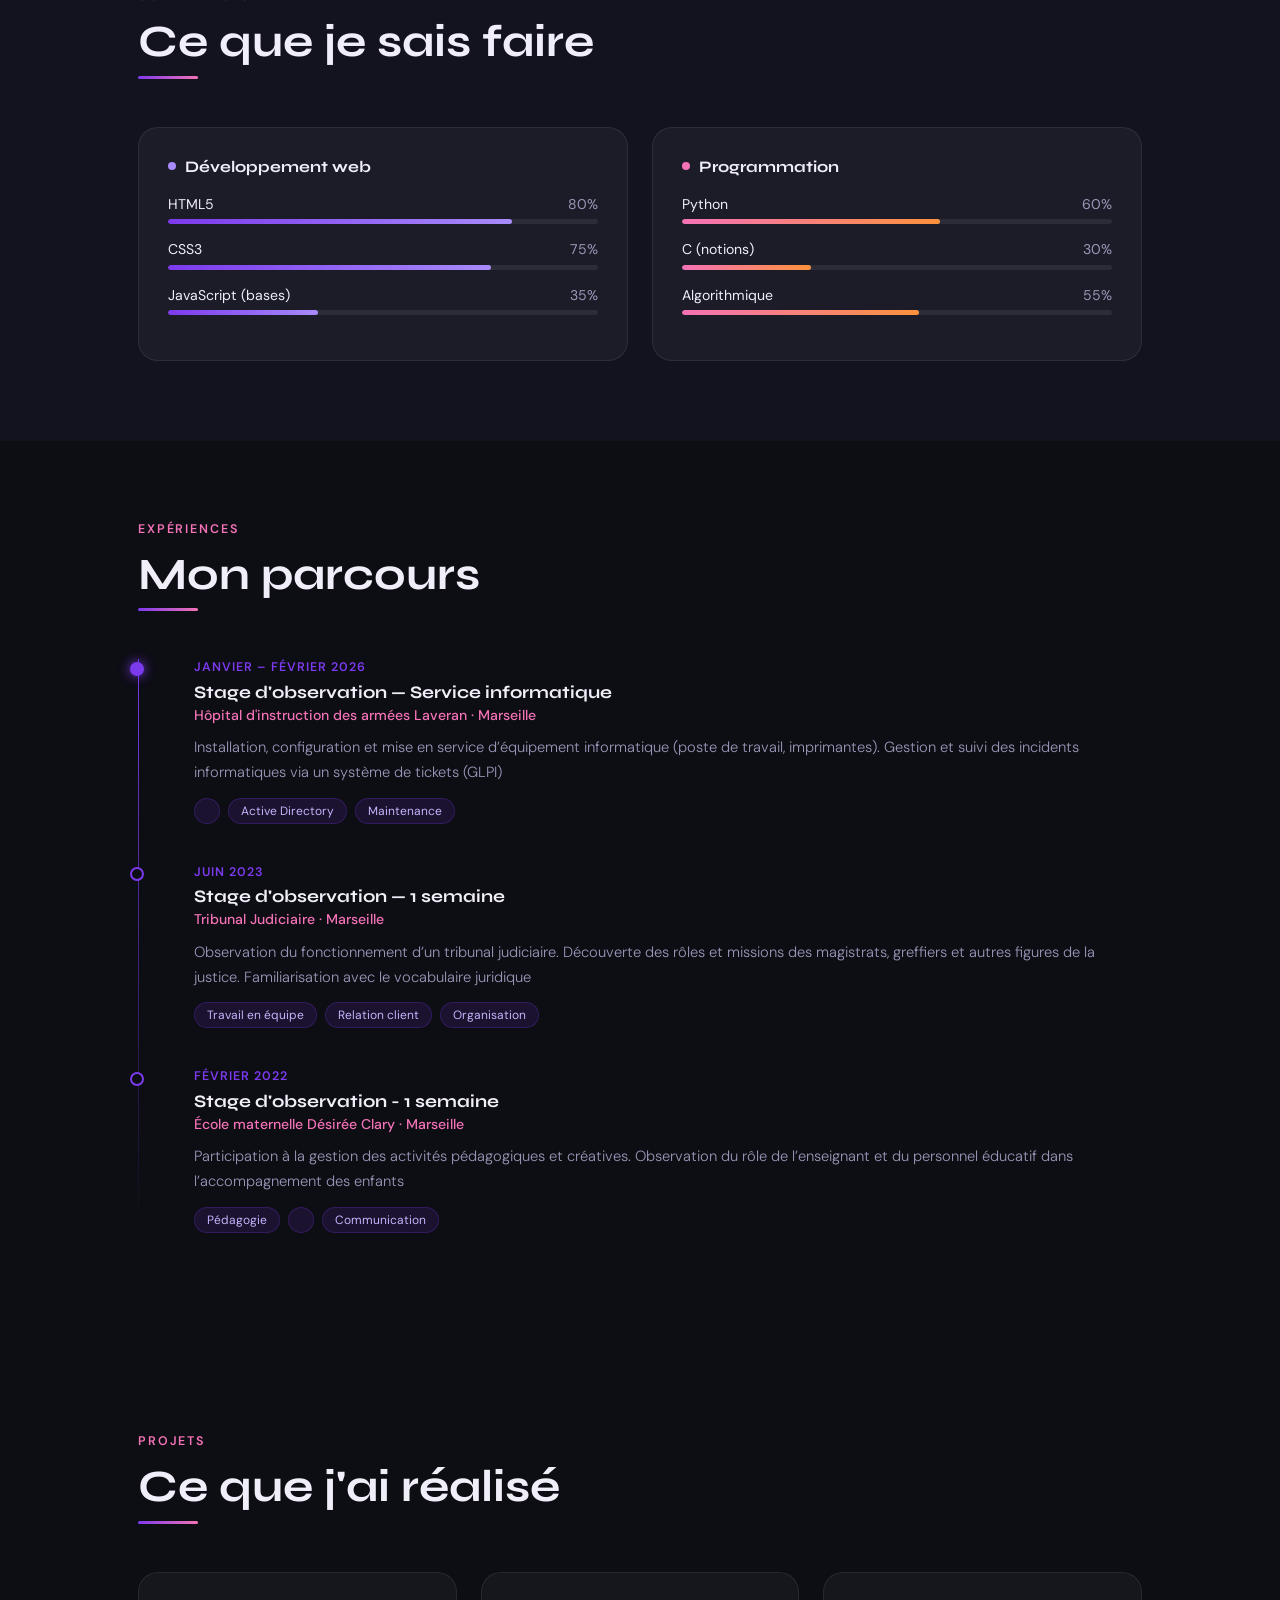
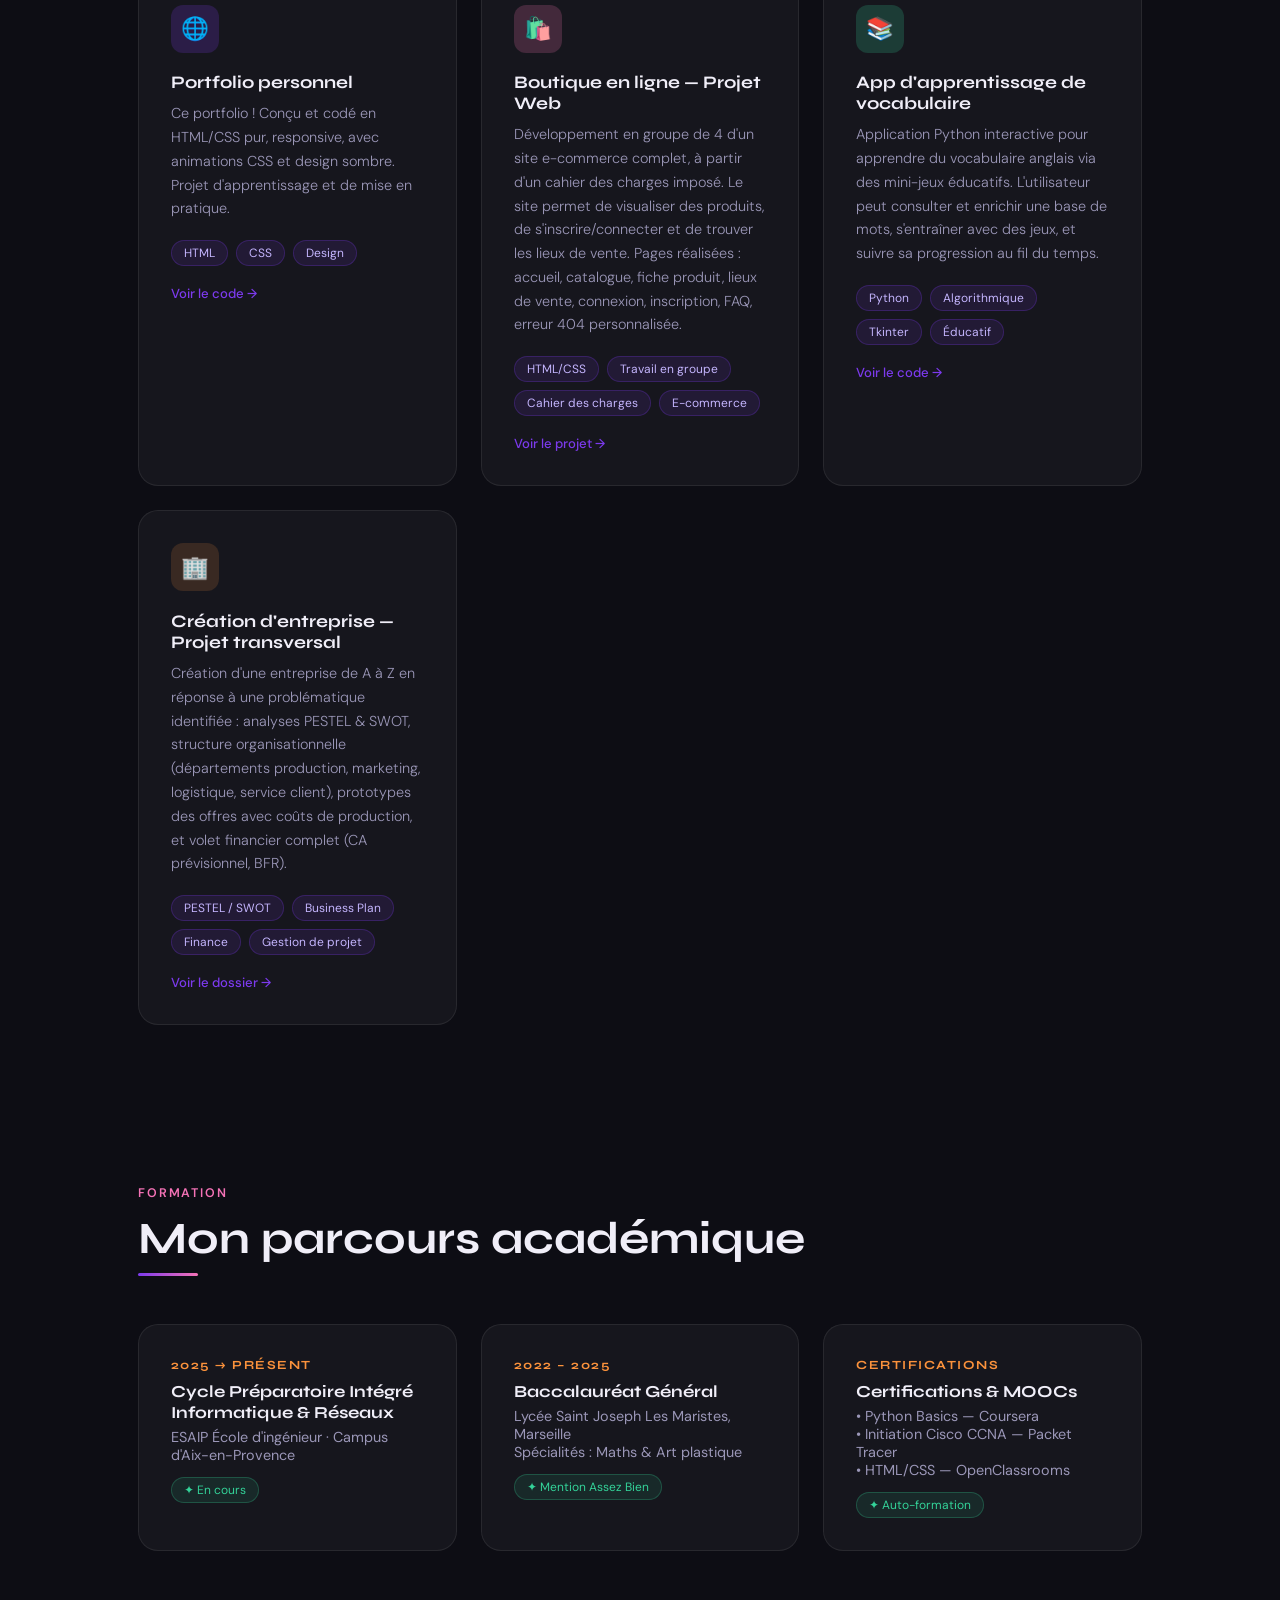
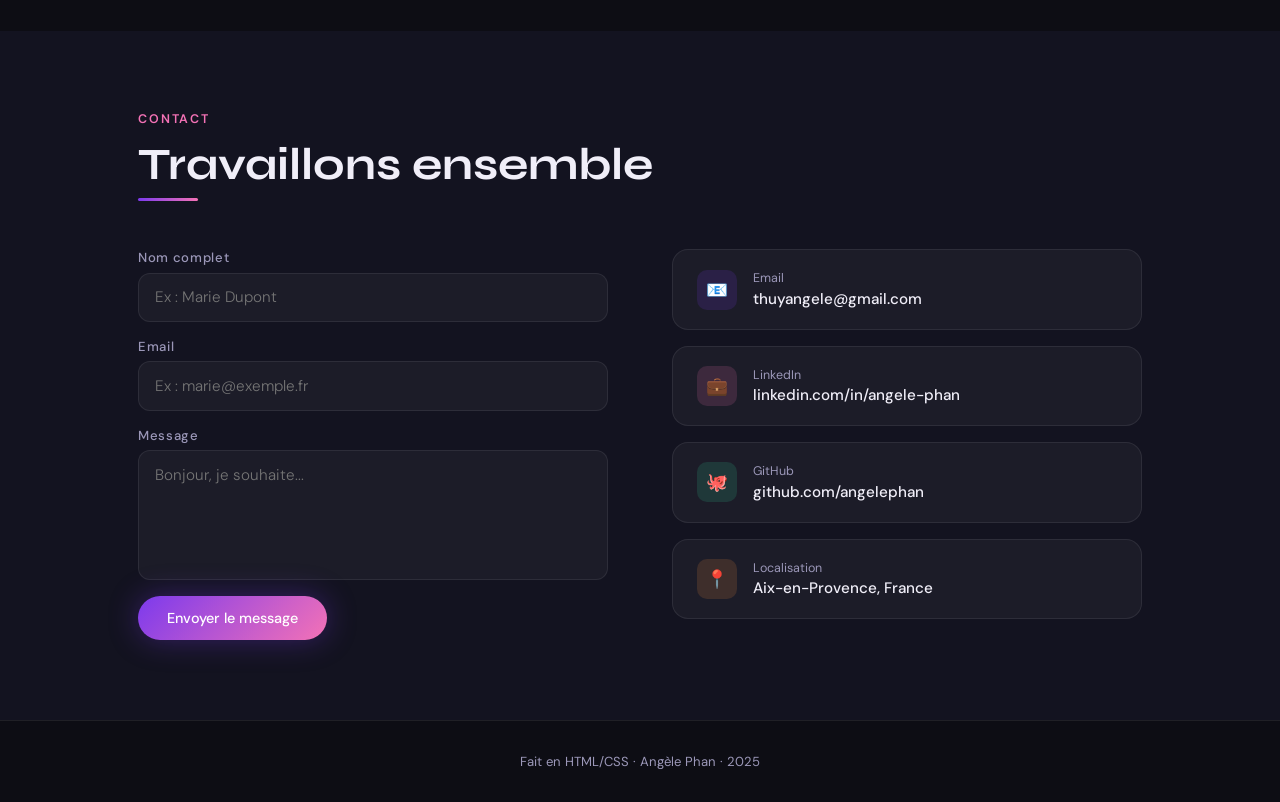
==== commit 479c4cdc: "Add files via upload" ====
--- a/index.html
+++ b/index.html
@@ -58,18 +58,22 @@
           en Informatique et Réseaux à l'<strong>ESAIP École d'ingénieur</strong>. Curieuse et motivée, j'aime comprendre comment les technologies 
           fonctionnent, du code au câble réseau.
         </p>
+        <!--
         <p>
           En dehors des cours, je code des petits projets web pour pratiquer le <strong>HTML/CSS</strong> 
           et j'explore le <strong>Python</strong> pour automatiser des tâches du quotidien. 
           J'aime apprendre en faisant.
         </p>
+        -->
         <p>
-          Je recherche une <strong>opportunité de stage</strong> pour mettre en pratique mes compétences 
-          et continuer à progresser dans un environnement professionnel.
+          Ce qui me motive dans mes études, c'est l'idée de pouvoir contribuer à <strong>sécurité des informations</strong> , 
+          un enjeu souvent invisible dans la vie quotidienne, mais fondamental dans un monde de plus en plus connecté.
         </p>
+        
         <div style="margin-top:1.5rem;">
-          <a href="" target="_blank" class="btn btn-primary" style="font-size:0.85rem; padding: 0.7rem 1.4rem;">
-            📄 Télécharger mon CV
+          <a href="https://www.dropbox.com/scl/fi/mvnaesa1ryqredbvmkary/CV-Ang-le-PHAN-STAGE.pdf?rlkey=klcl9we9r56rt7zc97gp1j2vx&st=7s4zgbva&dl=0" 
+          target="_blank" class="btn btn-primary" style="font-size:0.85rem; padding: 0.7rem 1.4rem;">
+            📄 Voir mon CV
           </a>
         </div>
       </div>
@@ -169,7 +173,7 @@
             </div>
           </div>
         </div>
-
+<!--
         <div class="skill-category">
           <div class="skill-cat-title">
             <div class="skill-dot" style="background:#34D399"></div>
@@ -201,7 +205,7 @@
             <div class="skill-bar">
               <div class="skill-fill" data-w="45" style="background: linear-gradient(90deg, #34D399, #059669)"></div>
             </div>
-          </div>
+          </div>-->
         </div>
 
       </div>
@@ -291,33 +295,54 @@
       </div>
 
       <div class="project-card p2">
-        <div class="project-icon">🐍</div>
-        <div class="project-title">Calculatrice Python</div>
+        <div class="project-icon">🛍️</div>
+        <div class="project-title">Boutique en ligne — Projet Web</div>
         <div class="project-desc">
-          Petit programme Python en ligne de commande : opérations arithmétiques, 
-          gestion d'erreurs, boucle interactive. Réalisé en TP de 1ère année.
+          Développement en groupe de 4 d'un site e-commerce complet, à partir d'un cahier des charges imposé. 
+          Le site permet de visualiser des produits, de s'inscrire/connecter et de trouver les lieux de vente.
+          Pages réalisées : accueil, catalogue, fiche produit, lieux de vente, connexion, inscription, FAQ, erreur 404 personnalisée.
+        </div>
+        <div class="t-tags" style="margin-bottom:1rem;">
+          <span class="tag">HTML/CSS</span>
+          <span class="tag">Travail en groupe</span>
+          <span class="tag">Cahier des charges</span>
+          <span class="tag">E-commerce</span>
+        </div>
+        <a href="#" class="project-link">Voir le projet →</a>
+      </div>
+
+      <div class="project-card p3">
+        <div class="project-icon">📚</div>
+        <div class="project-title">App d'apprentissage de vocabulaire</div>
+        <div class="project-desc">
+          Application Python interactive pour apprendre du vocabulaire anglais via des mini-jeux éducatifs. 
+          L'utilisateur peut consulter et enrichir une base de mots, s'entraîner avec des jeux, 
+          et suivre sa progression au fil du temps.
         </div>
         <div class="t-tags" style="margin-bottom:1rem;">
           <span class="tag">Python</span>
-          <span class="tag">CLI</span>
-          <span class="tag">TP Scolaire</span>
+          <span class="tag">Algorithmique</span>
+          <span class="tag">Tkinter</span>
+          <span class="tag">Éducatif</span>
         </div>
         <a href="#" class="project-link">Voir le code →</a>
       </div>
 
-      <div class="project-card p3">
-        <div class="project-icon">🔗</div>
-        <div class="project-title">Simulation réseau LAN</div>
+      <div class="project-card p1">
+        <div class="project-icon" style="background:rgba(251,146,60,0.15);">🏢</div>
+        <div class="project-title">Création d'entreprise — Projet transversal</div>
         <div class="project-desc">
-          Configuration d'un réseau local simulé sur Cisco Packet Tracer avec 
-          routeur, switch et plusieurs hôtes. Adressage IP statique et DHCP.
+          Création d'une entreprise de A à Z en réponse à une problématique identifiée : 
+          analyses PESTEL & SWOT, structure organisationnelle (départements production, marketing, logistique, service client), 
+          prototypes des offres avec coûts de production, et volet financier complet (CA prévisionnel, BFR).
         </div>
         <div class="t-tags" style="margin-bottom:1rem;">
-          <span class="tag">Packet Tracer</span>
-          <span class="tag">TCP/IP</span>
-          <span class="tag">DHCP</span>
-        </div>
-        <a href="#" class="project-link">Voir les fichiers →</a>
+          <span class="tag">PESTEL / SWOT</span>
+          <span class="tag">Business Plan</span>
+          <span class="tag">Finance</span>
+          <span class="tag">Gestion de projet</span>
+        </div>
+        <a href="#" class="project-link">Voir le dossier →</a>
       </div>
 
     </div>
@@ -358,7 +383,7 @@
 
     </div>
   </section>
-
+ 
   <!-- CONTACT -->
   <div id="contact">
     <div class="inner">
@@ -367,14 +392,14 @@
       <div class="section-line"></div>
       <div class="contact-grid">
 
-        <form class="contact-form" onsubmit="return false;">
+        <form class="contact-form" action="https://formspree.io/f/xrevgnjd" method="post"">
           <div class="form-group">
             <label>Nom complet</label>
-            <input type="text" placeholder="Marie Dupont" />
+            <input type="text" placeholder="Ex : Marie Dupont" />
           </div>
           <div class="form-group">
             <label>Email</label>
-            <input type="email" placeholder="marie@exemple.fr" />
+            <input type="email" placeholder="Ex : marie@exemple.fr" />
           </div>
           <div class="form-group">
             <label>Message</label>
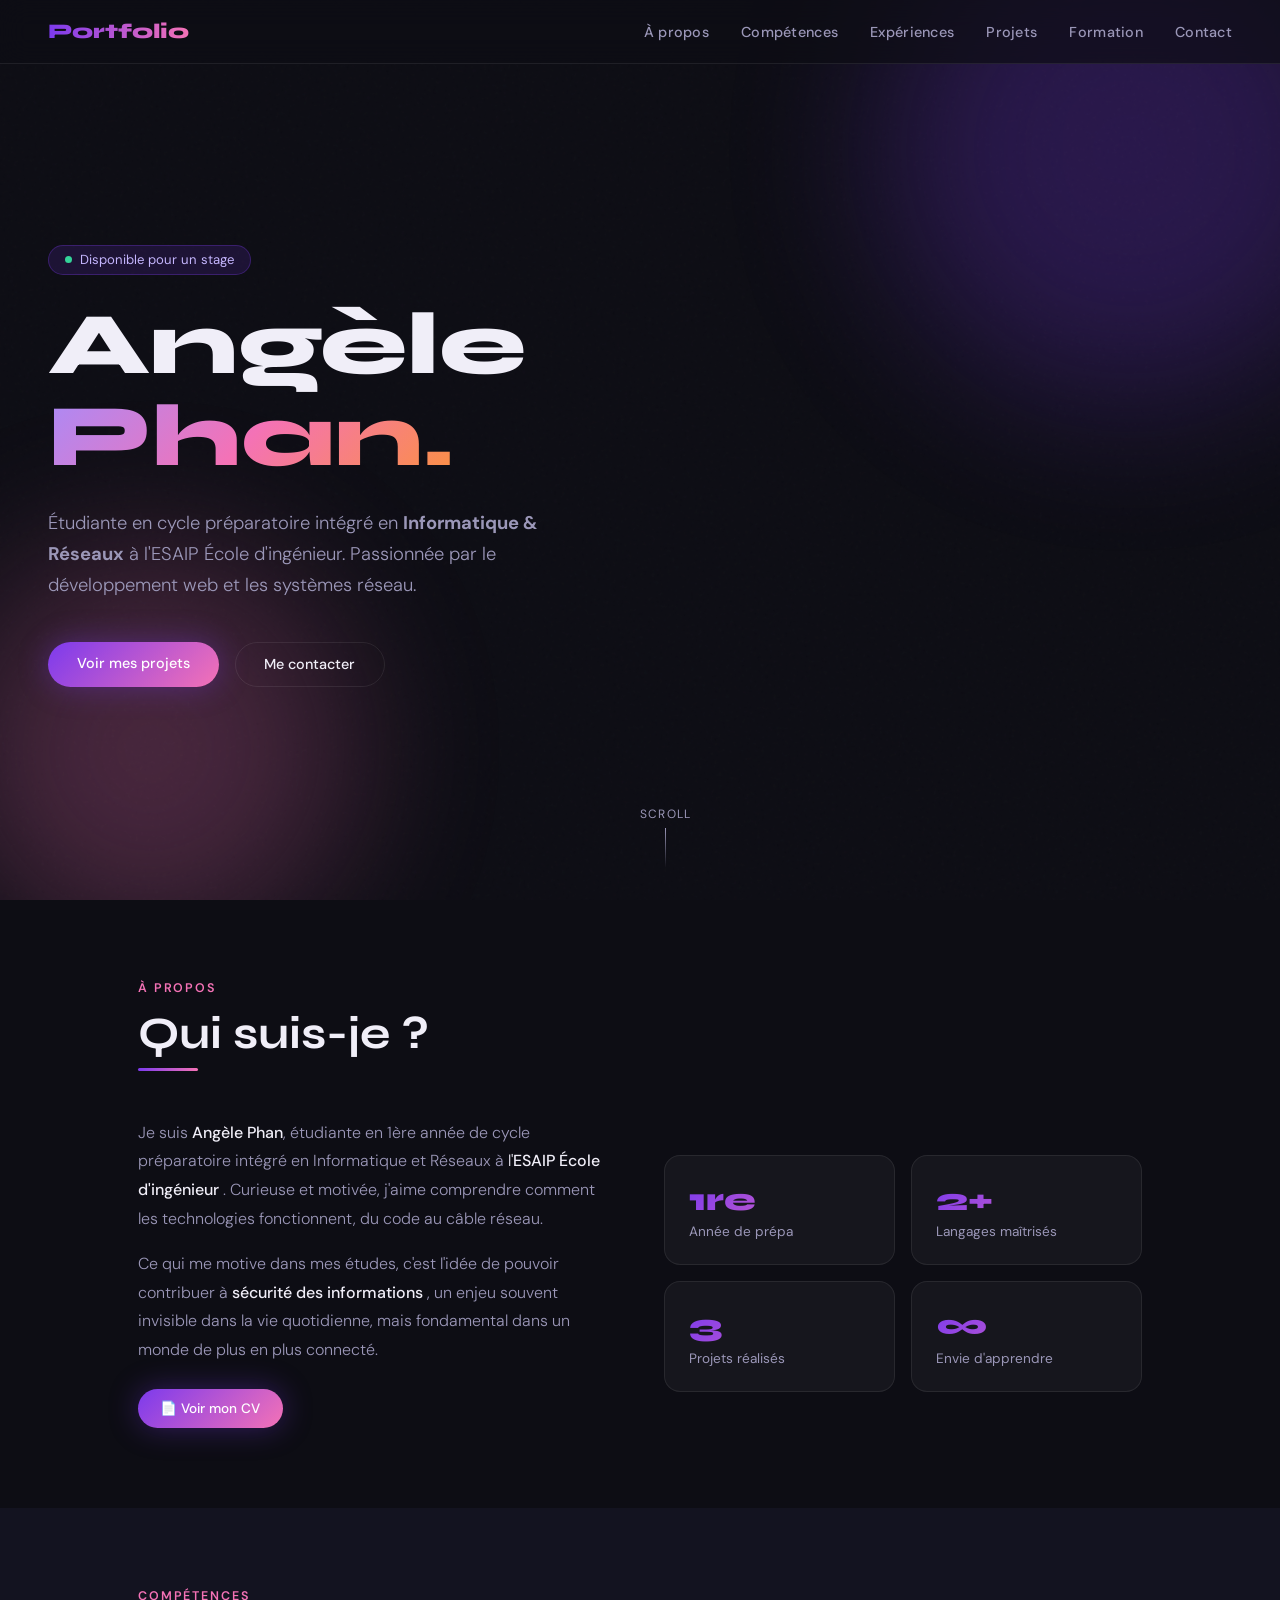
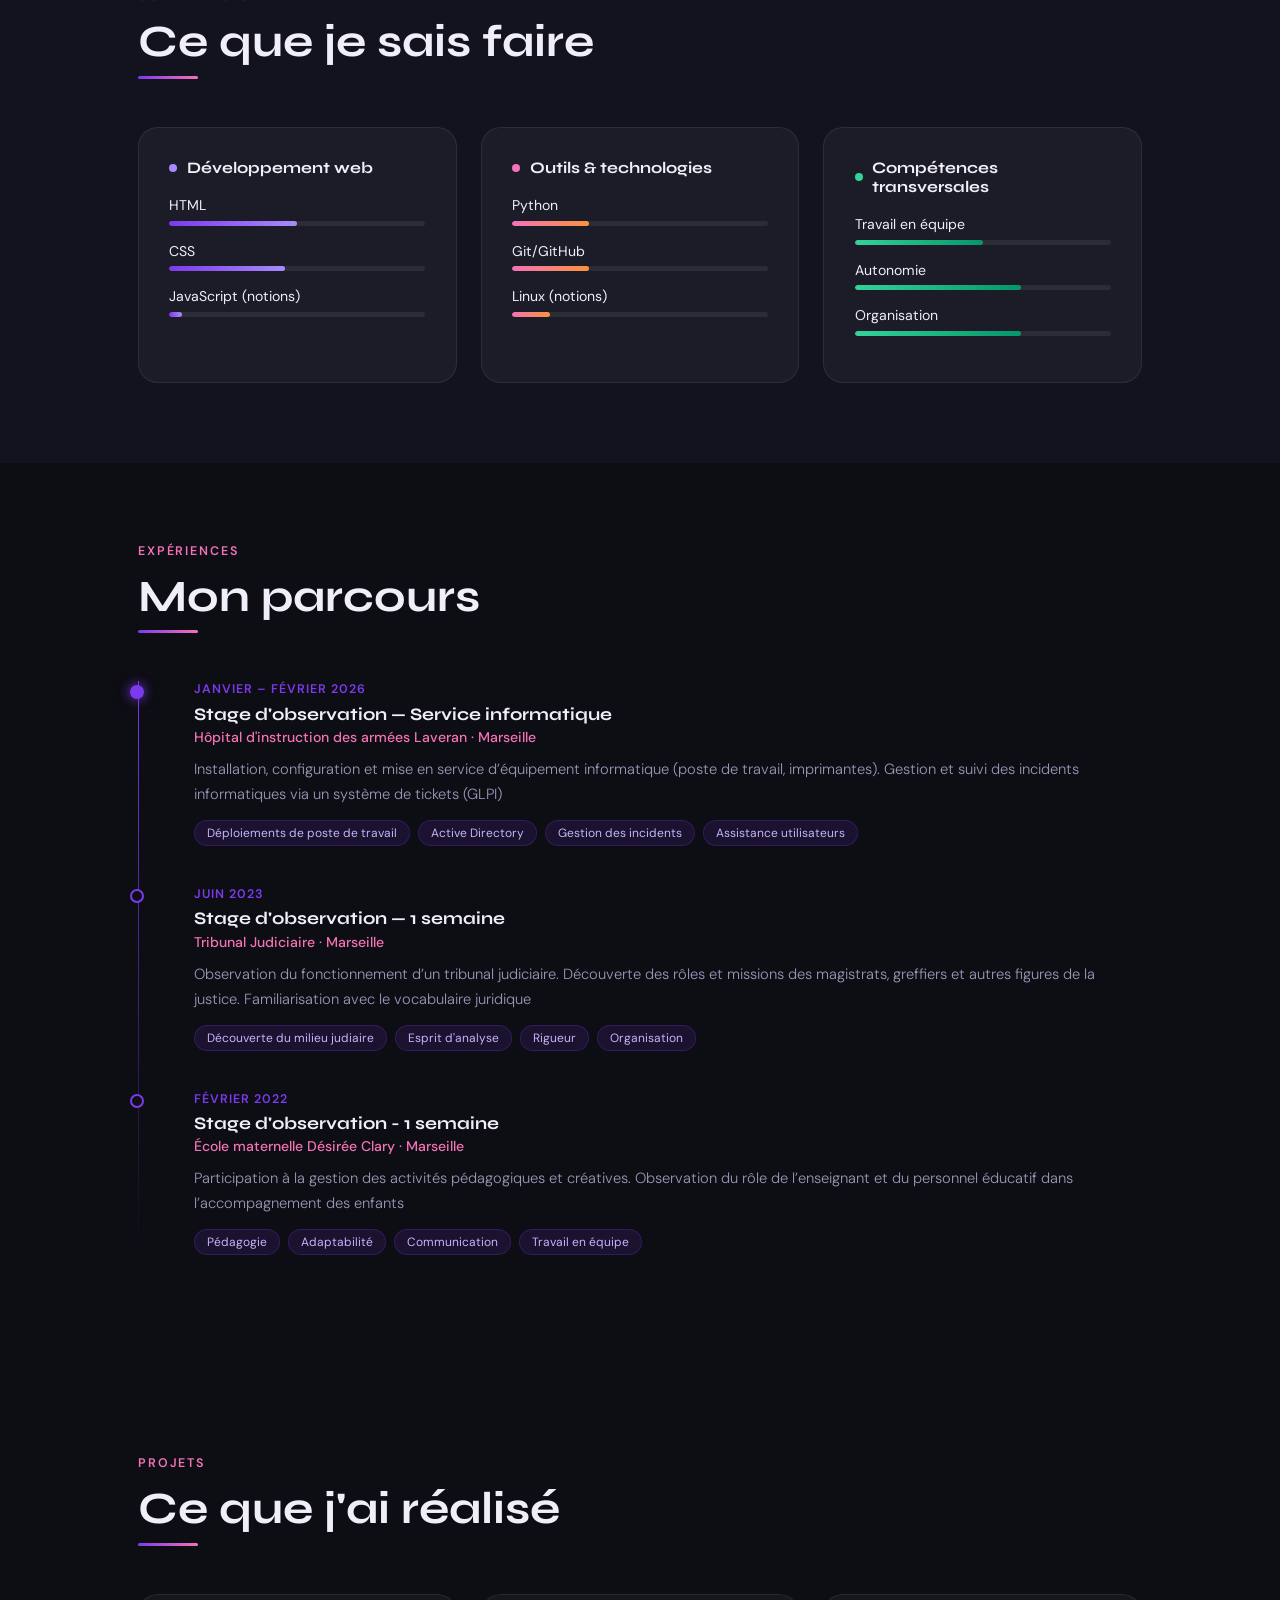
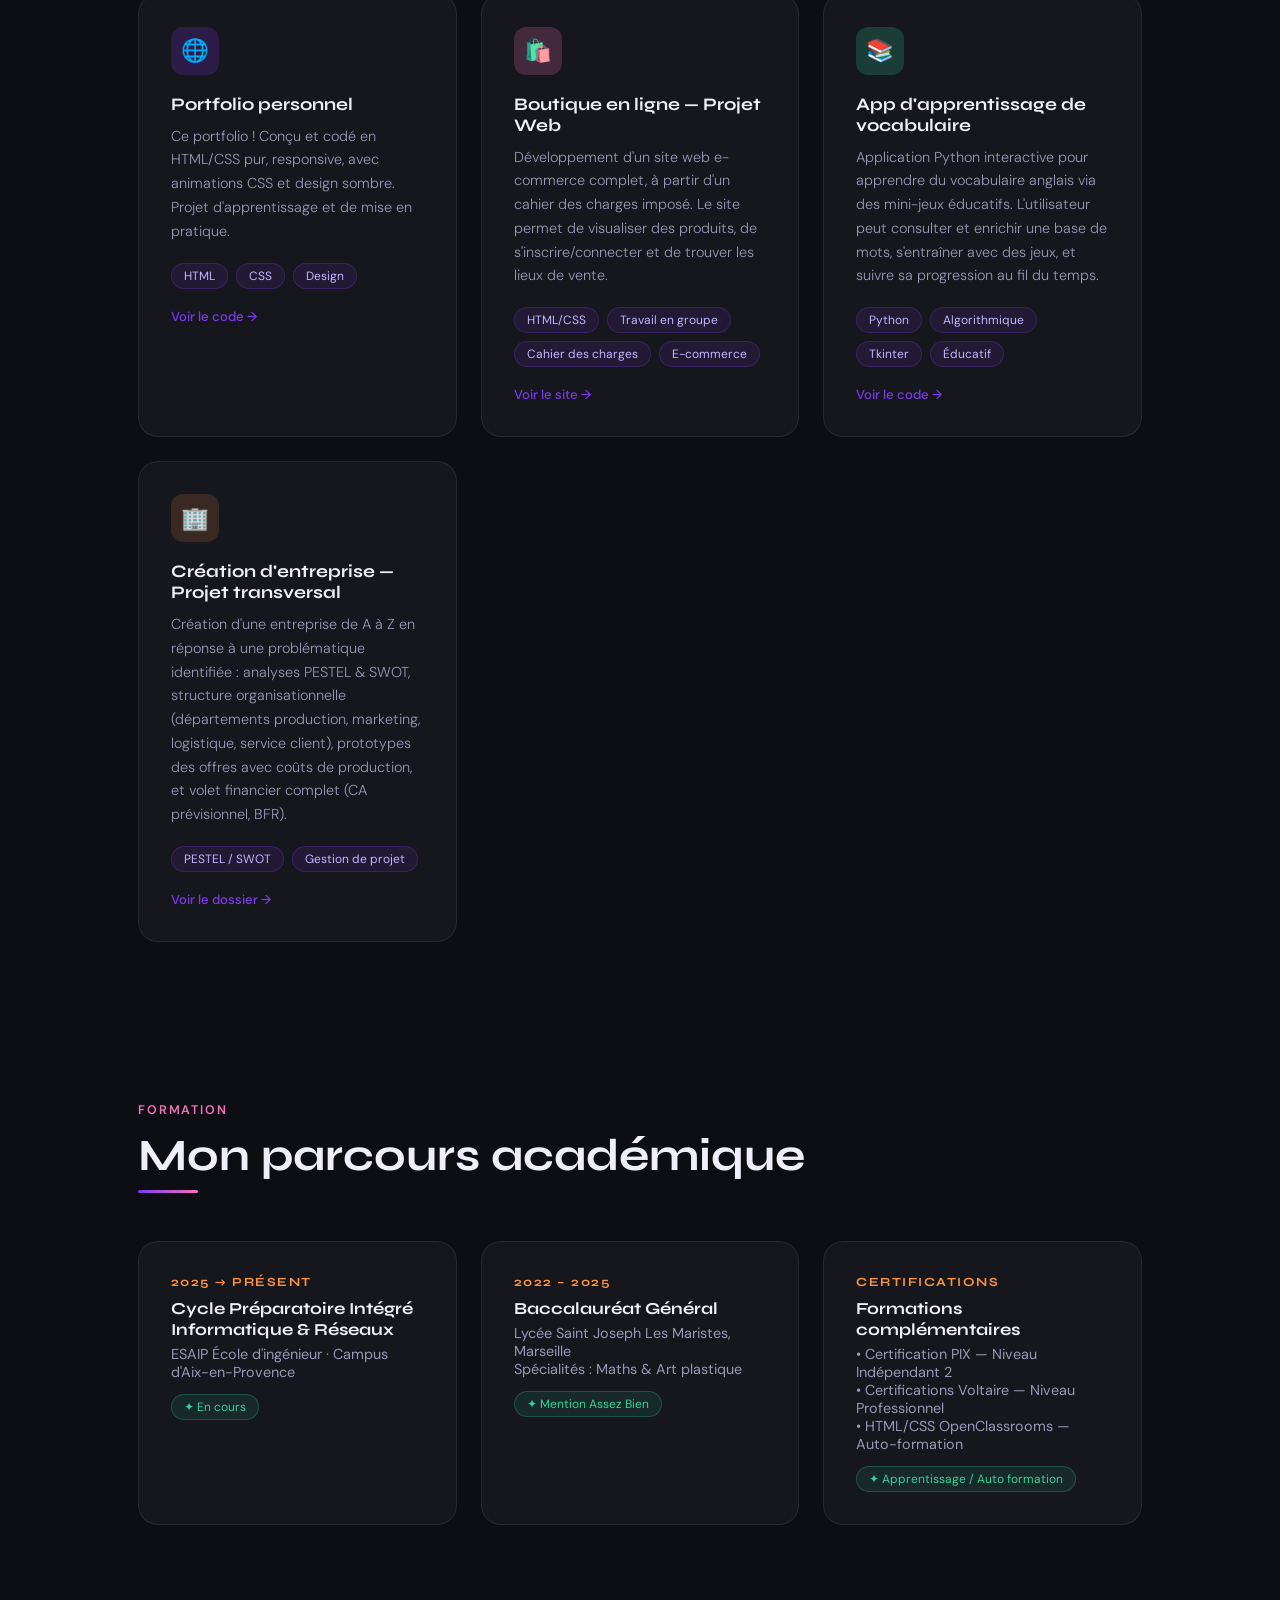
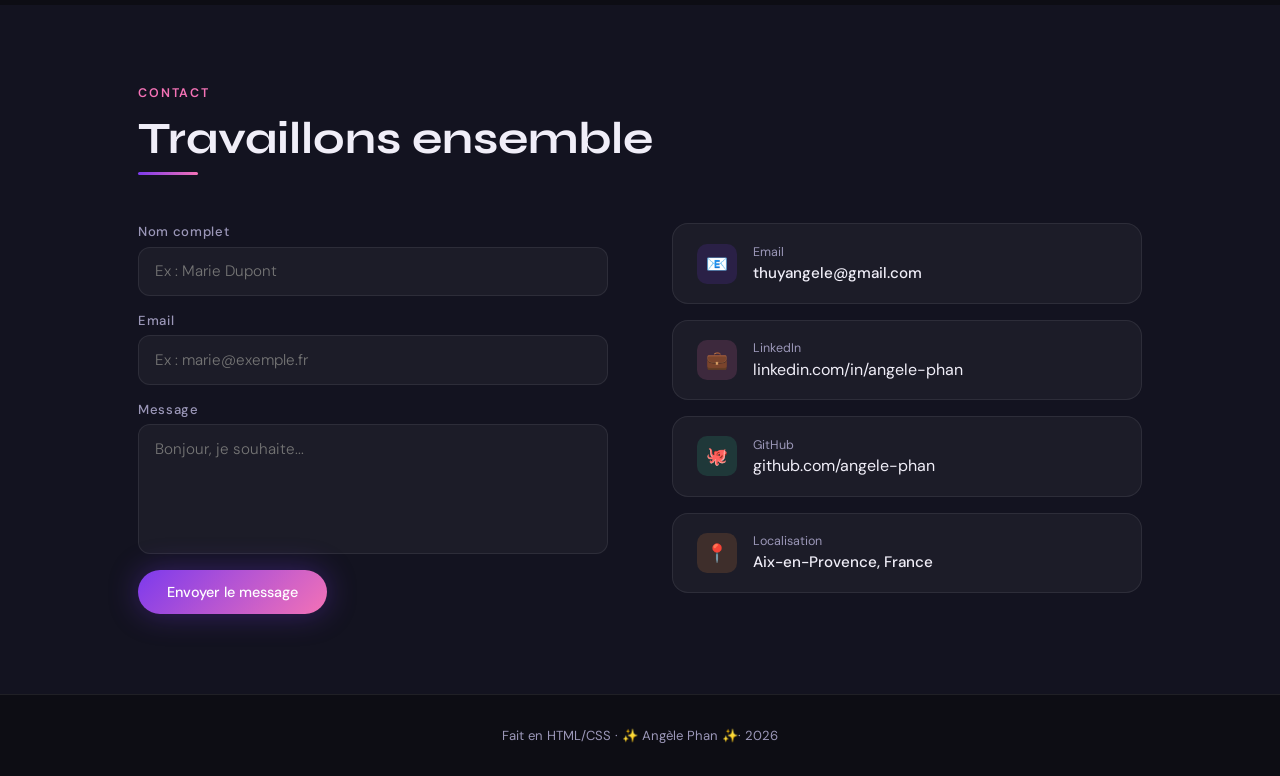
==== commit 738ca17b: "Add files via upload" ====
--- a/index.html
+++ b/index.html
@@ -55,7 +55,8 @@
       <div class="about-text">
         <p>
           Je suis <strong>Angèle Phan</strong>, étudiante en 1ère année de cycle préparatoire intégré 
-          en Informatique et Réseaux à l'<strong>ESAIP École d'ingénieur</strong>. Curieuse et motivée, j'aime comprendre comment les technologies 
+          en Informatique et Réseaux à <a href="https://www.esaip.org/" target="_blank" style="color: var(--text); text-decoration: none;"> 
+            l'<strong>ESAIP École d'ingénieur</strong> </a>. Curieuse et motivée, j'aime comprendre comment les technologies 
           fonctionnent, du code au câble réseau.
         </p>
         <!--
@@ -113,29 +114,29 @@
           </div>
           <div class="skill-item">
             <div class="skill-info">
-              <span class="skill-name">HTML5</span>
-              <span class="skill-pct">80%</span>
-            </div>
-            <div class="skill-bar">
-              <div class="skill-fill" data-w="80" style="background: linear-gradient(90deg, #7C3AED, #A78BFA)"></div>
-            </div>
-          </div>
-          <div class="skill-item">
-            <div class="skill-info">
-              <span class="skill-name">CSS3</span>
-              <span class="skill-pct">75%</span>
-            </div>
-            <div class="skill-bar">
-              <div class="skill-fill" data-w="75" style="background: linear-gradient(90deg, #7C3AED, #A78BFA)"></div>
-            </div>
-          </div>
-          <div class="skill-item">
-            <div class="skill-info">
-              <span class="skill-name">JavaScript (bases)</span>
-              <span class="skill-pct">35%</span>
-            </div>
-            <div class="skill-bar">
-              <div class="skill-fill" data-w="35" style="background: linear-gradient(90deg, #7C3AED, #A78BFA)"></div>
+              <span class="skill-name">HTML</span>
+              <!--<span class="skill-pct">50%</span>-->
+            </div>
+            <div class="skill-bar">
+              <div class="skill-fill" data-w="50" style="background: linear-gradient(90deg, #7C3AED, #A78BFA)"></div>
+            </div>
+          </div>
+          <div class="skill-item">
+            <div class="skill-info">
+              <span class="skill-name">CSS</span>
+              <!--<span class="skill-pct">45%</span>-->
+            </div>
+            <div class="skill-bar">
+              <div class="skill-fill" data-w="45" style="background: linear-gradient(90deg, #7C3AED, #A78BFA)"></div>
+            </div>
+          </div>
+          <div class="skill-item">
+            <div class="skill-info">
+              <span class="skill-name">JavaScript (notions)</span>
+              <!--<span class="skill-pct">10%</span>-->
+            </div>
+            <div class="skill-bar">
+              <div class="skill-fill" data-w="5" style="background: linear-gradient(90deg, #7C3AED, #A78BFA)"></div>
             </div>
           </div>
         </div>
@@ -143,21 +144,12 @@
         <div class="skill-category">
           <div class="skill-cat-title">
             <div class="skill-dot" style="background:#F472B6"></div>
-            Programmation
+            Outils & technologies
           </div>
           <div class="skill-item">
             <div class="skill-info">
               <span class="skill-name">Python</span>
-              <span class="skill-pct">60%</span>
-            </div>
-            <div class="skill-bar">
-              <div class="skill-fill" data-w="60" style="background: linear-gradient(90deg, #F472B6, #FB923C)"></div>
-            </div>
-          </div>
-          <div class="skill-item">
-            <div class="skill-info">
-              <span class="skill-name">C (notions)</span>
-              <span class="skill-pct">30%</span>
+              <!--<span class="skill-pct">30%</span>-->
             </div>
             <div class="skill-bar">
               <div class="skill-fill" data-w="30" style="background: linear-gradient(90deg, #F472B6, #FB923C)"></div>
@@ -165,24 +157,33 @@
           </div>
           <div class="skill-item">
             <div class="skill-info">
-              <span class="skill-name">Algorithmique</span>
-              <span class="skill-pct">55%</span>
-            </div>
-            <div class="skill-bar">
-              <div class="skill-fill" data-w="55" style="background: linear-gradient(90deg, #F472B6, #FB923C)"></div>
-            </div>
-          </div>
-        </div>
-<!--
+              <span class="skill-name">Git/GitHub</span>
+              <!--<span class="skill-pct">30%</span>-->
+            </div>
+            <div class="skill-bar">
+              <div class="skill-fill" data-w="30" style="background: linear-gradient(90deg, #F472B6, #FB923C)"></div>
+            </div>
+          </div>
+          <div class="skill-item">
+            <div class="skill-info">
+              <span class="skill-name">Linux (notions)</span>
+              <!--<span class="skill-pct">20%</span>-->
+            </div>
+            <div class="skill-bar">
+              <div class="skill-fill" data-w="15" style="background: linear-gradient(90deg, #F472B6, #FB923C)"></div>
+            </div>
+          </div>
+        </div>
+
         <div class="skill-category">
           <div class="skill-cat-title">
             <div class="skill-dot" style="background:#34D399"></div>
-            Réseaux & Systèmes
-          </div>
-          <div class="skill-item">
-            <div class="skill-info">
-              <span class="skill-name">Linux (bases)</span>
-              <span class="skill-pct">50%</span>
+          Compétences transversales
+          </div>
+          <div class="skill-item">
+            <div class="skill-info">
+              <span class="skill-name"> Travail en équipe </span>
+              <!--<span class="skill-pct">50%</span>-->
             </div>
             <div class="skill-bar">
               <div class="skill-fill" data-w="50" style="background: linear-gradient(90deg, #34D399, #059669)"></div>
@@ -190,8 +191,8 @@
           </div>
           <div class="skill-item">
             <div class="skill-info">
-              <span class="skill-name">Modèle OSI / TCP-IP</span>
-              <span class="skill-pct">65%</span>
+              <span class="skill-name">Autonomie</span>
+              <!--<span class="skill-pct">65%</span>-->
             </div>
             <div class="skill-bar">
               <div class="skill-fill" data-w="65" style="background: linear-gradient(90deg, #34D399, #059669)"></div>
@@ -199,13 +200,13 @@
           </div>
           <div class="skill-item">
             <div class="skill-info">
-              <span class="skill-name">Packet Tracer</span>
-              <span class="skill-pct">45%</span>
-            </div>
-            <div class="skill-bar">
-              <div class="skill-fill" data-w="45" style="background: linear-gradient(90deg, #34D399, #059669)"></div>
-            </div>
-          </div>-->
+              <span class="skill-name">Organisation </span>
+              <!--<span class="skill-pct">45%</span>-->
+            </div>
+            <div class="skill-bar">
+              <div class="skill-fill" data-w="65" style="background: linear-gradient(90deg, #34D399, #059669)"></div>
+            </div>
+          </div>
         </div>
 
       </div>
@@ -222,16 +223,19 @@
       <div class="timeline-item">
         <div class="timeline-dot active"></div>
         <div class="t-date">Janvier – Février 2026</div>
+        
         <div class="t-title">Stage d'observation — Service informatique</div>
-        <div class="t-company">Hôpital d'instruction des armées Laveran · Marseille</div>
+        <div class="t-company"> <a href="https://hialaveran.sante.defense.gouv.fr/" target="_blank" style=" text-decoration: none; color: #F472B6;"> 
+             Hôpital d'instruction des armées Laveran · Marseille </a></div>
         <div class="t-desc">
           Installation, configuration et mise en service d’équipement informatique (poste de travail, imprimantes).
           Gestion et suivi des incidents informatiques via un système de tickets (GLPI) 
         </div>
         <div class="t-tags">
-          <span class="tag"></span>
-          <span class="tag">Active Directory</span>
-          <span class="tag">Maintenance</span>
+          <span class="tag">Déploiements de poste de travail </span>
+          <span class="tag">Active Directory </span>
+          <span class="tag">Gestion des incidents</span>
+          <span class="tag"> Assistance utilisateurs </span>
         </div>
       </div>
 
@@ -239,24 +243,28 @@
         <div class="timeline-dot"></div>
         <div class="t-date">Juin 2023</div>
         <div class="t-title">Stage d'observation — 1 semaine</div>
-        <div class="t-company"> Tribunal Judiciaire · Marseille </div>
+
+        <div class="t-company"> <a href="https://www.justice.gouv.fr/annuaire/fiche/tribunal-judiciaire-de-marseille" target="_blank" style=" text-decoration: none; color: #F472B6;"> 
+            Tribunal Judiciaire · Marseille</a></div>
         <div class="t-desc">
           Observation du fonctionnement d’un tribunal judiciaire.
           Découverte des rôles et missions des magistrats, greffiers et autres figures de la justice.
           Familiarisation avec le vocabulaire juridique
         </div>
         <div class="t-tags">
-          <span class="tag">Travail en équipe</span>
-          <span class="tag">Relation client</span>
-          <span class="tag">Organisation</span>
+          <span class="tag">Découverte du milieu judiaire</span>
+          <span class="tag">Esprit d'analyse </span>
+          <span class="tag">Rigueur </span>
+          <span class="tag">Organisation </span>
         </div>
       </div>
 
       <div class="timeline-item">
         <div class="timeline-dot"></div>
         <div class="t-date">Février 2022</div>
-        <div class="t-title">Stage d'observation - 1 semaine </div>
-        <div class="t-company">  École maternelle Désirée Clary · Marseille </div>
+        <div class="t-title">Stage d'observation - 1 semaine </div> 
+        <div class="t-company"> <a href="https://www.education.gouv.fr/annuaire/13002/marseille-2e-arrondissement/ecole/0133819f/ecole-maternelle-desiree-clary.html" target="_blank" style=" text-decoration: none; color: #F472B6;"> 
+          École maternelle Désirée Clary · Marseille</a></div>
         <div class="t-desc"> 
           Participation à la gestion des activités pédagogiques et créatives.
           Observation du rôle de l’enseignant et du personnel éducatif dans l’accompagnement des enfants
@@ -264,8 +272,9 @@
         </div>
         <div class="t-tags">
           <span class="tag">Pédagogie</span>
-          <span class="tag"></span>
+          <span class="tag">Adaptabilité</span>
           <span class="tag">Communication</span>
+          <span class="tag">Travail en équipe</span>
         </div>
       </div>
 
@@ -298,9 +307,9 @@
         <div class="project-icon">🛍️</div>
         <div class="project-title">Boutique en ligne — Projet Web</div>
         <div class="project-desc">
-          Développement en groupe de 4 d'un site e-commerce complet, à partir d'un cahier des charges imposé. 
+          Développement d'un site web e-commerce complet, à partir d'un cahier des charges imposé. 
           Le site permet de visualiser des produits, de s'inscrire/connecter et de trouver les lieux de vente.
-          Pages réalisées : accueil, catalogue, fiche produit, lieux de vente, connexion, inscription, FAQ, erreur 404 personnalisée.
+          
         </div>
         <div class="t-tags" style="margin-bottom:1rem;">
           <span class="tag">HTML/CSS</span>
@@ -308,7 +317,7 @@
           <span class="tag">Cahier des charges</span>
           <span class="tag">E-commerce</span>
         </div>
-        <a href="#" class="project-link">Voir le projet →</a>
+        <a href="#" class="project-link">Voir le site →</a>
       </div>
 
       <div class="project-card p3">
@@ -325,7 +334,7 @@
           <span class="tag">Tkinter</span>
           <span class="tag">Éducatif</span>
         </div>
-        <a href="#" class="project-link">Voir le code →</a>
+        <a href="coming-soon.html" class="project-link">Voir le code →</a>
       </div>
 
       <div class="project-card p1">
@@ -338,8 +347,6 @@
         </div>
         <div class="t-tags" style="margin-bottom:1rem;">
           <span class="tag">PESTEL / SWOT</span>
-          <span class="tag">Business Plan</span>
-          <span class="tag">Finance</span>
           <span class="tag">Gestion de projet</span>
         </div>
         <a href="#" class="project-link">Voir le dossier →</a>
@@ -372,13 +379,13 @@
 
       <div class="formation-card">
         <div class="formation-year">Certifications</div>
-        <div class="formation-title">Certifications & MOOCs</div>
+        <div class="formation-title">Formations complémentaires</div>
         <div class="formation-school">
-          • Python Basics — Coursera<br>
-          • Initiation Cisco CCNA — Packet Tracer<br>
-          • HTML/CSS — OpenClassrooms
-        </div>
-        <div class="formation-badge">✦ Auto-formation</div>
+          • Certification PIX — Niveau Indépendant 2<br>
+          • Certifications Voltaire — Niveau Professionnel<br>
+          • HTML/CSS OpenClassrooms — Auto-formation
+        </div>
+        <div class="formation-badge">✦ Apprentissage / Auto formation</div>
       </div>
 
     </div>
@@ -409,6 +416,7 @@
         </form>
 
         <div class="contact-info">
+
           <div class="contact-item">
             <div class="ci-icon" style="background:rgba(124,58,237,0.15);">📧</div>
             <div>
@@ -416,20 +424,30 @@
               <div class="ci-value">thuyangele@gmail.com</div>
             </div>
           </div>
+
+          <a href="https://www.linkedin.com/in/angele-phan"  target="_blank" style="color: var(--text); text-decoration: none;">
           <div class="contact-item">
             <div class="ci-icon" style="background:rgba(244,114,182,0.15);">💼</div>
             <div>
               <div class="ci-label">LinkedIn</div>
-              <div class="ci-value">linkedin.com/in/angele-phan</div>
-            </div>
-          </div>
-          <div class="contact-item">
+              linkedin.com/in/angele-phan
+            </div>
+          </div>
+          </a>
+
+          <a href="https://github.com/angele-phan" target="_blank" style="color: var(--text); text-decoration: none;">
+          
+            <div class="contact-item">
             <div class="ci-icon" style="background:rgba(52,211,153,0.15);">🐙</div>
             <div>
               <div class="ci-label">GitHub</div>
-              <div class="ci-value">github.com/angelephan</div>
-            </div>
-          </div>
+                github.com/angele-phan <!--Texte que je mets dans la div -->
+            </div>
+          </div>
+
+          </a>
+
+
           <div class="contact-item">
             <div class="ci-icon" style="background:rgba(251,146,60,0.15);">📍</div>
             <div>
@@ -437,6 +455,7 @@
               <div class="ci-value">Aix-en-Provence, France</div>
             </div>
           </div>
+
         </div>
 
       </div>
@@ -445,7 +464,7 @@
 
   <!-- FOOTER -->
   <footer>
-    Fait en HTML/CSS · Angèle Phan · 2025
+    Fait en HTML/CSS · ✨ Angèle Phan ✨· 2026
   </footer>
 
   <script>
--- a/styles.css
+++ b/styles.css
@@ -323,7 +323,7 @@
       background: var(--card);
       border: 1px solid var(--border);
       border-radius: 20px;
-      padding: 1.8rem;
+      padding: 1.9rem;
       transition: transform 0.2s;
     }
 
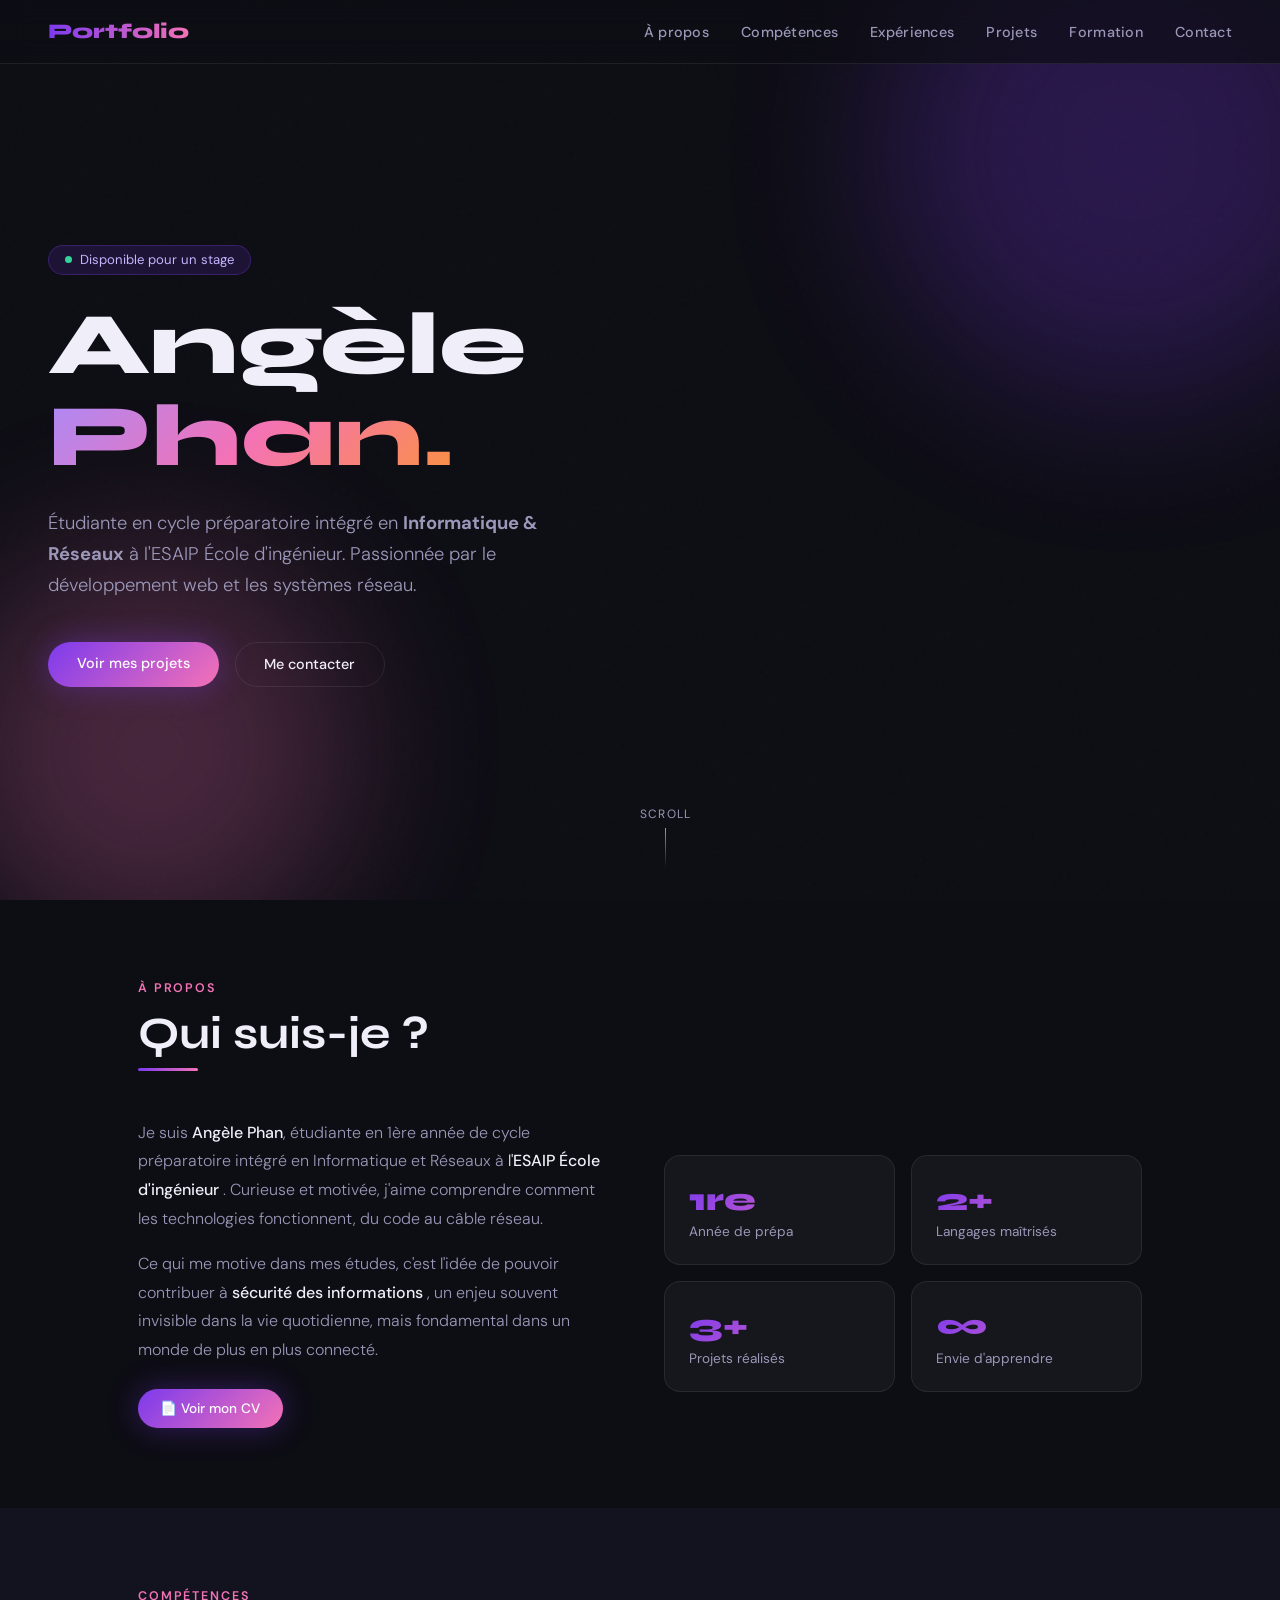
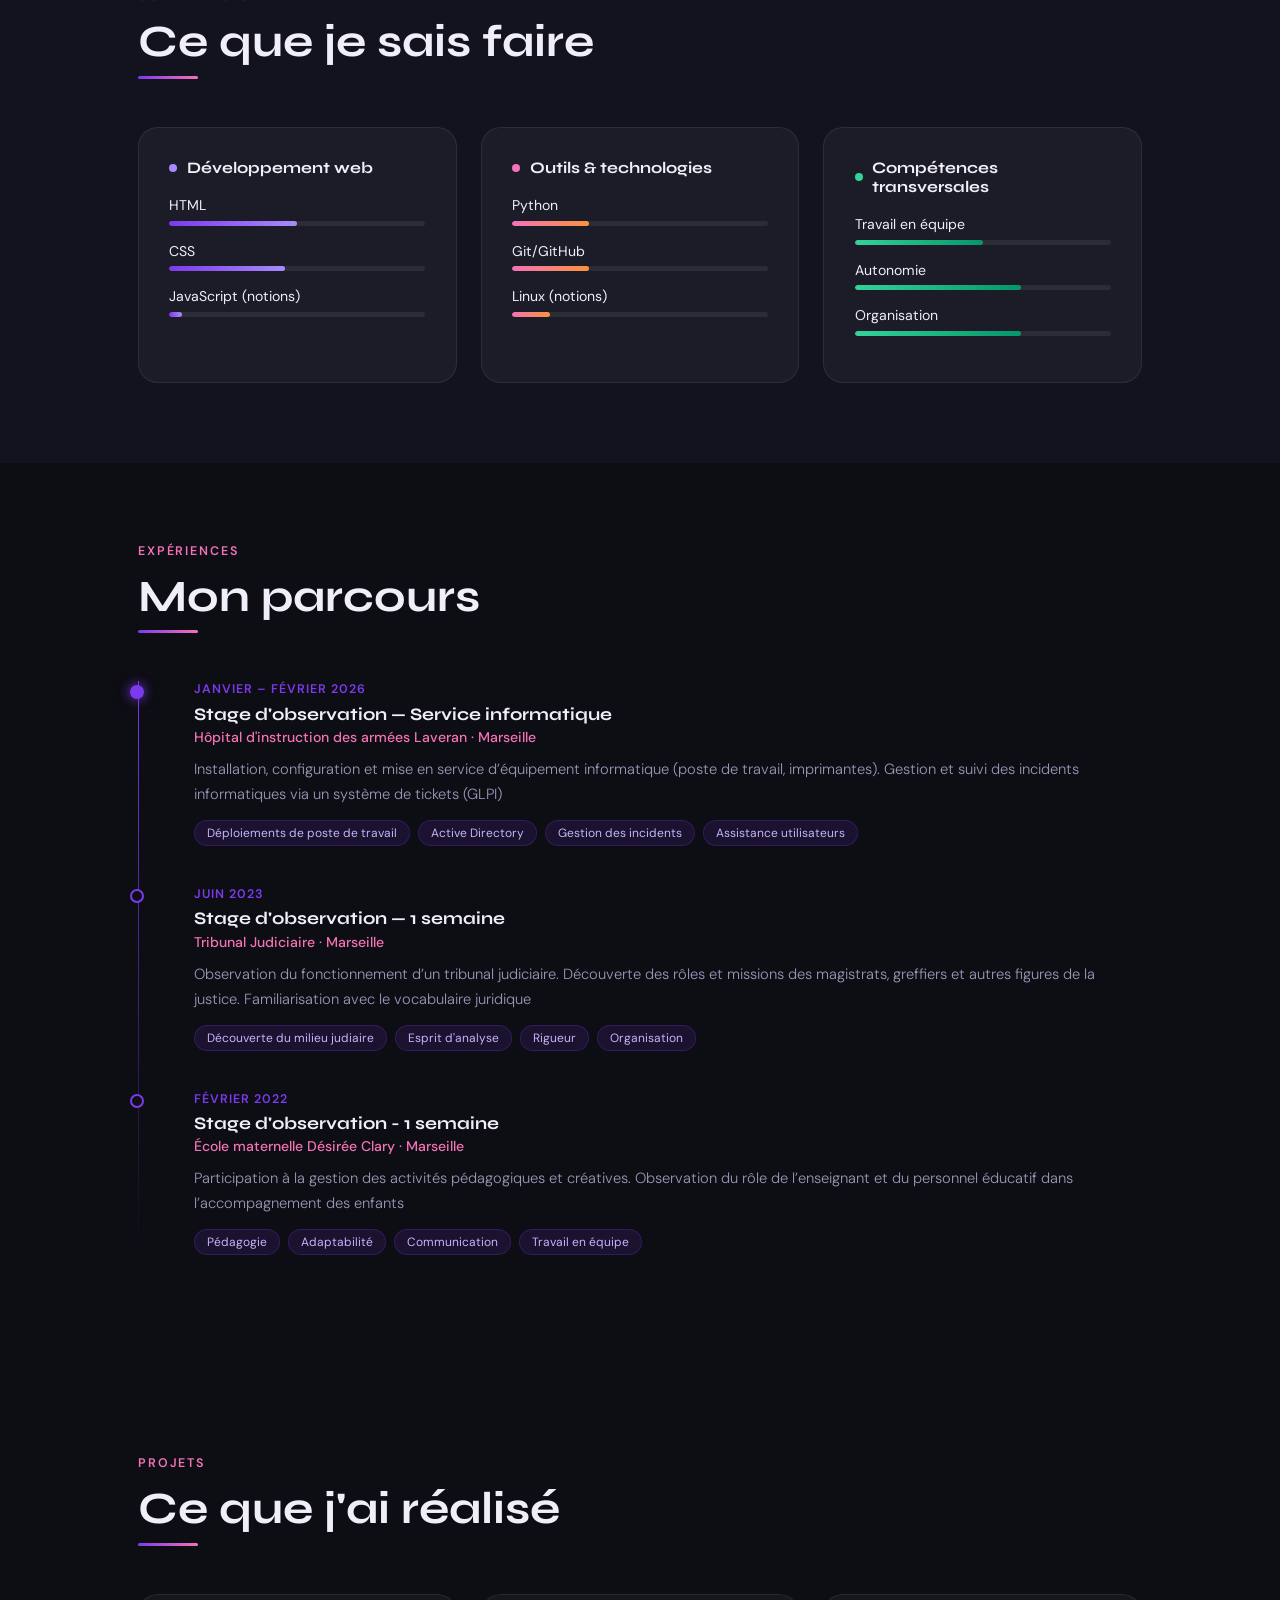
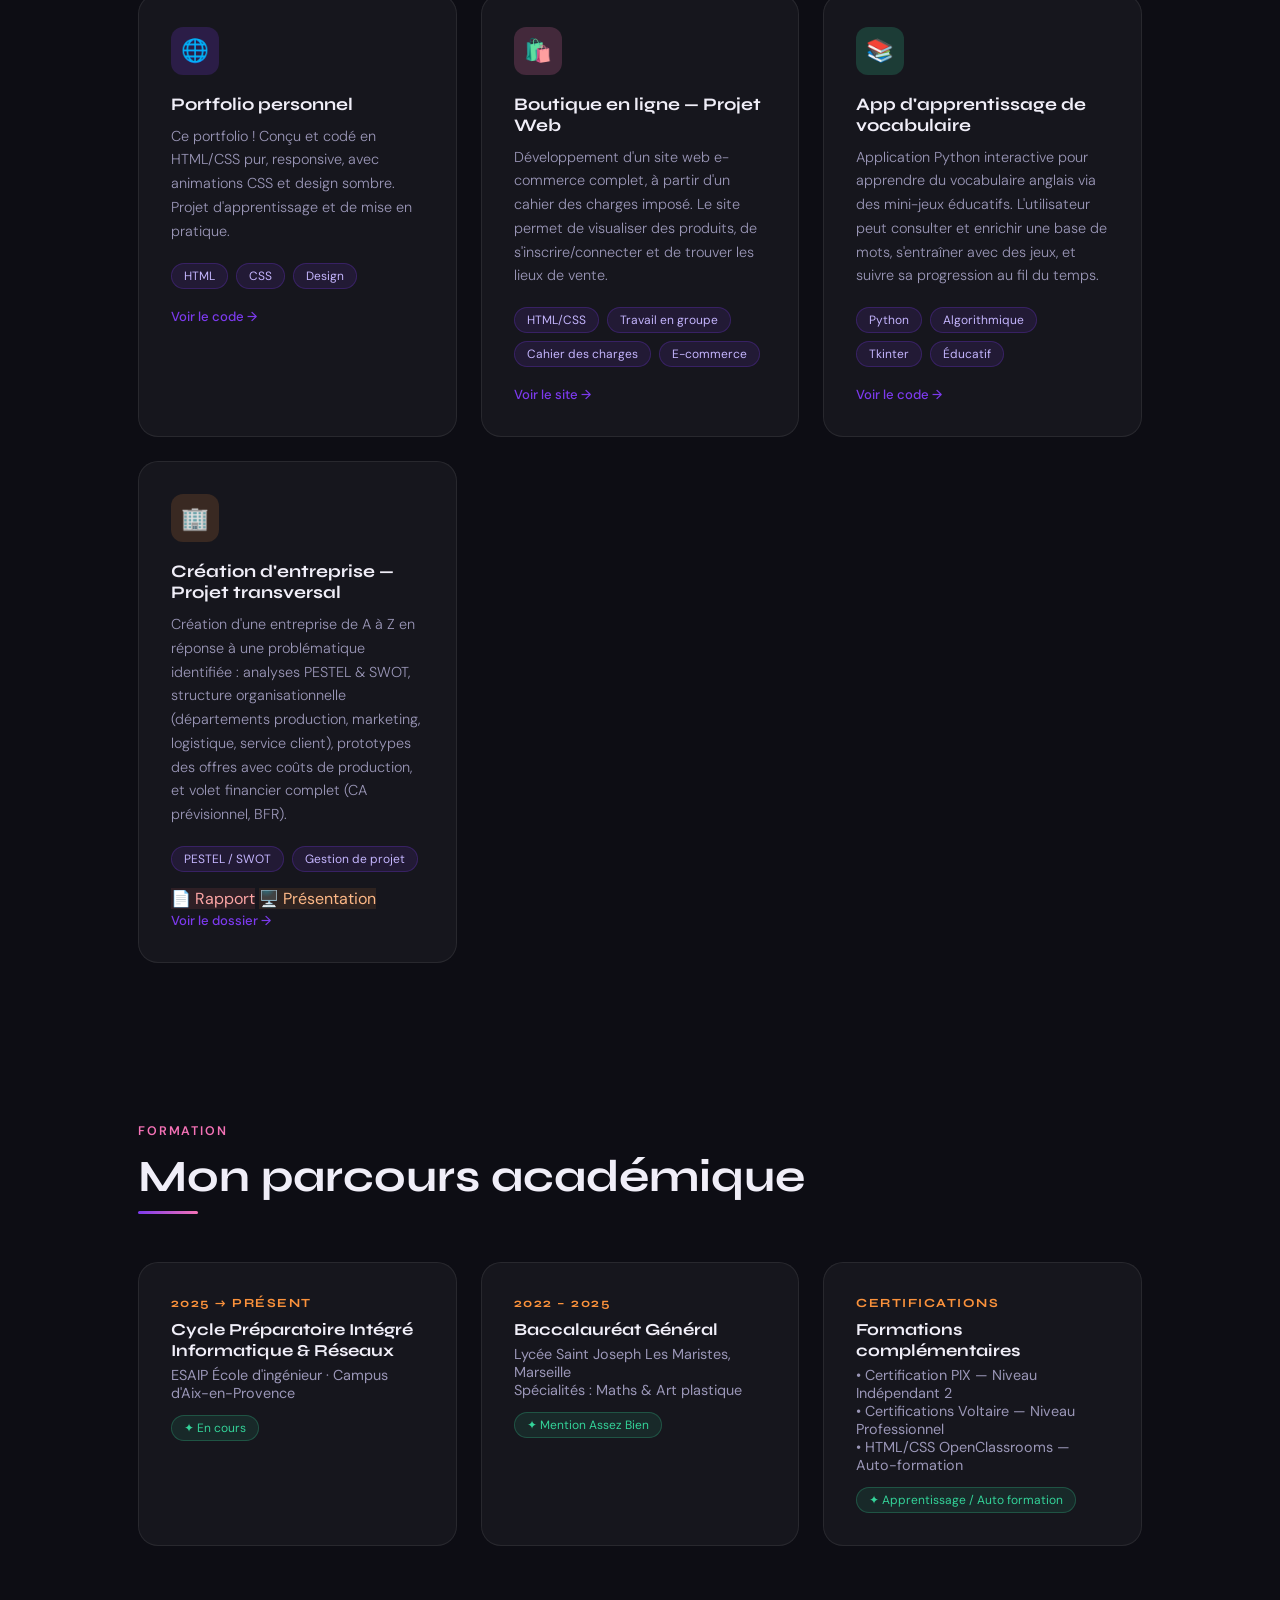
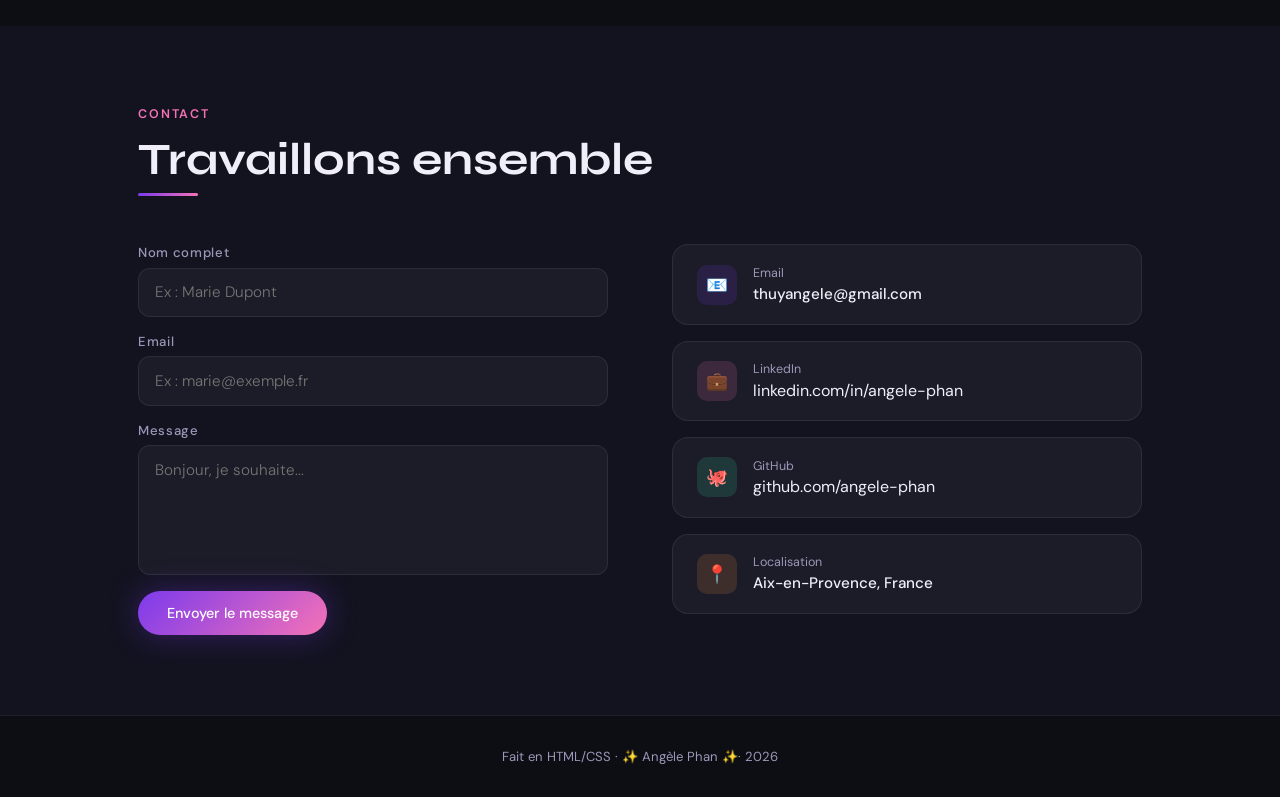
==== commit 3e07d8d7: "Add files via upload" ====
--- a/index.html
+++ b/index.html
@@ -88,7 +88,7 @@
           <div class="stat-label">Langages maîtrisés</div>
         </div>
         <div class="stat-card">
-          <div class="stat-num">3</div>
+          <div class="stat-num">3+</div>
           <div class="stat-label">Projets réalisés</div>
         </div>
         <div class="stat-card">
@@ -317,7 +317,7 @@
           <span class="tag">Cahier des charges</span>
           <span class="tag">E-commerce</span>
         </div>
-        <a href="#" class="project-link">Voir le site →</a>
+        <a href="https://faustine-rubio.github.io/site-web-tecnordi/" class="project-link">Voir le site →</a>
       </div>
 
       <div class="project-card p3">
@@ -349,6 +349,15 @@
           <span class="tag">PESTEL / SWOT</span>
           <span class="tag">Gestion de projet</span>
         </div>
+        <!--<a href="LIEN_EXCEL" target="_blank" style="text-decoration: none" class="doc-btn blue">📊 Tableur Excel</a> -->
+        <a href="https://www.dropbox.com/scl/fi/r0wmyofup1t0fkpnidy3b/Rapport-Fonctionnement-de-l-entreprise.docx?rlkey=e4gzt9fl1cwoml8eqkgsjq2bp&st=14ibxx5k&dl=0" 
+        target="_blank" style="text-decoration: none" class="doc-btn red">
+        📄 Rapport</a> 
+
+        <a href="https://www.dropbox.com/scl/fi/myknugyp3vwopqgj2lh55/Pr-sentation-fonctionnement-de-l-entreprise.pdf?rlkey=fuvmcngmnpcrpr6eicp54jhws&st=tti41x74&dl=0" 
+        target="_blank" style="text-decoration: none" class="doc-btn orange">
+          🖥️ Présentation</a>
+
         <a href="#" class="project-link">Voir le dossier →</a>
       </div>
 
--- a/styles.css
+++ b/styles.css
@@ -530,6 +530,25 @@
 
     .project-link:hover { gap: 0.5rem; }
 
+    /*POUR LES LIENS EN DESSOUS DES PROOJETS*/
+    .doc-btn.blue {
+      background: rgba(96,165,250,0.1);
+      border-color: rgba(96,165,250,0.35);
+      color: #93C5FD;        /* bleu clair */
+    }
+
+    .doc-btn.red {
+      background: rgba(248,113,113,0.1);
+      border-color: rgba(248,113,113,0.35);
+      color: #FCA5A5;        /* rouge/corail */
+    }
+
+    .doc-btn.orange {
+      background: rgba(251,146,60,0.1);
+      border-color: rgba(251,146,60,0.35);
+      color: #FDB887;        /* orange */
+    }
+
     /* ── FORMATION ── */
     .formation-grid {
       display: grid;
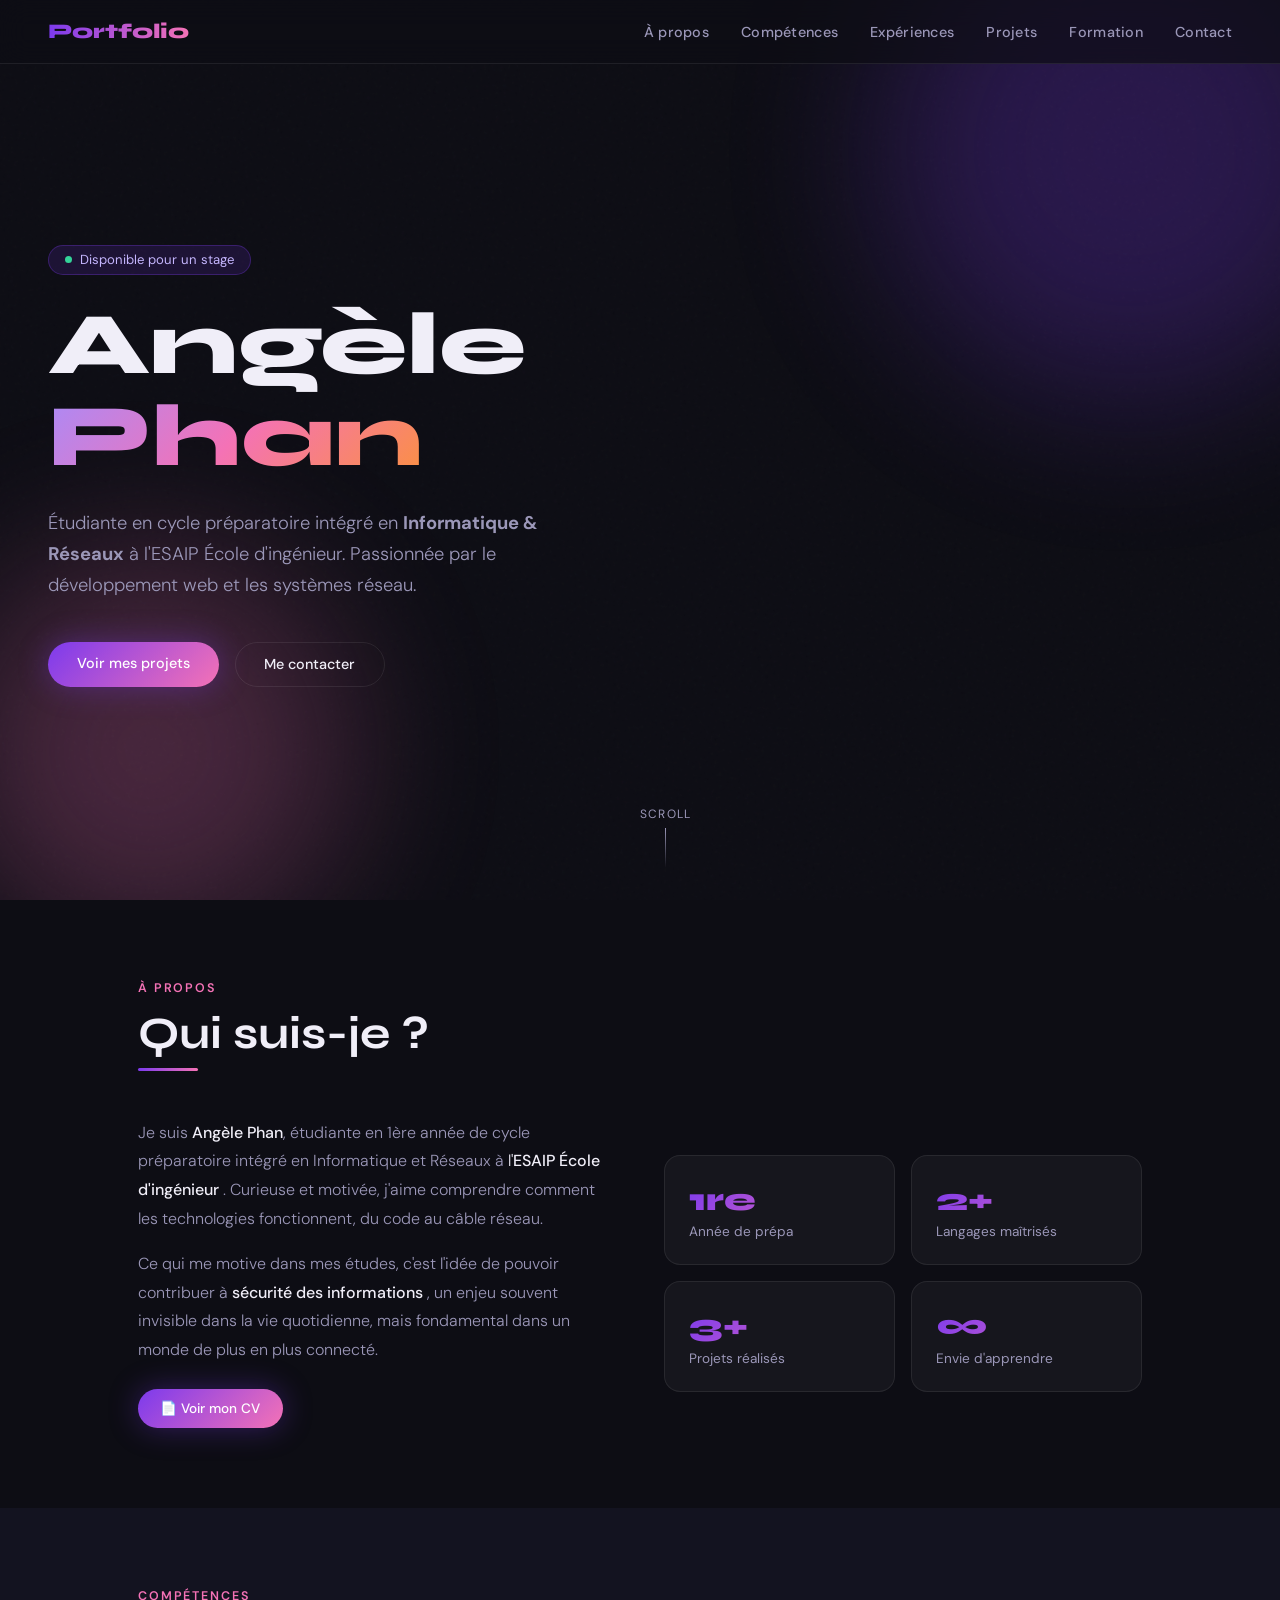
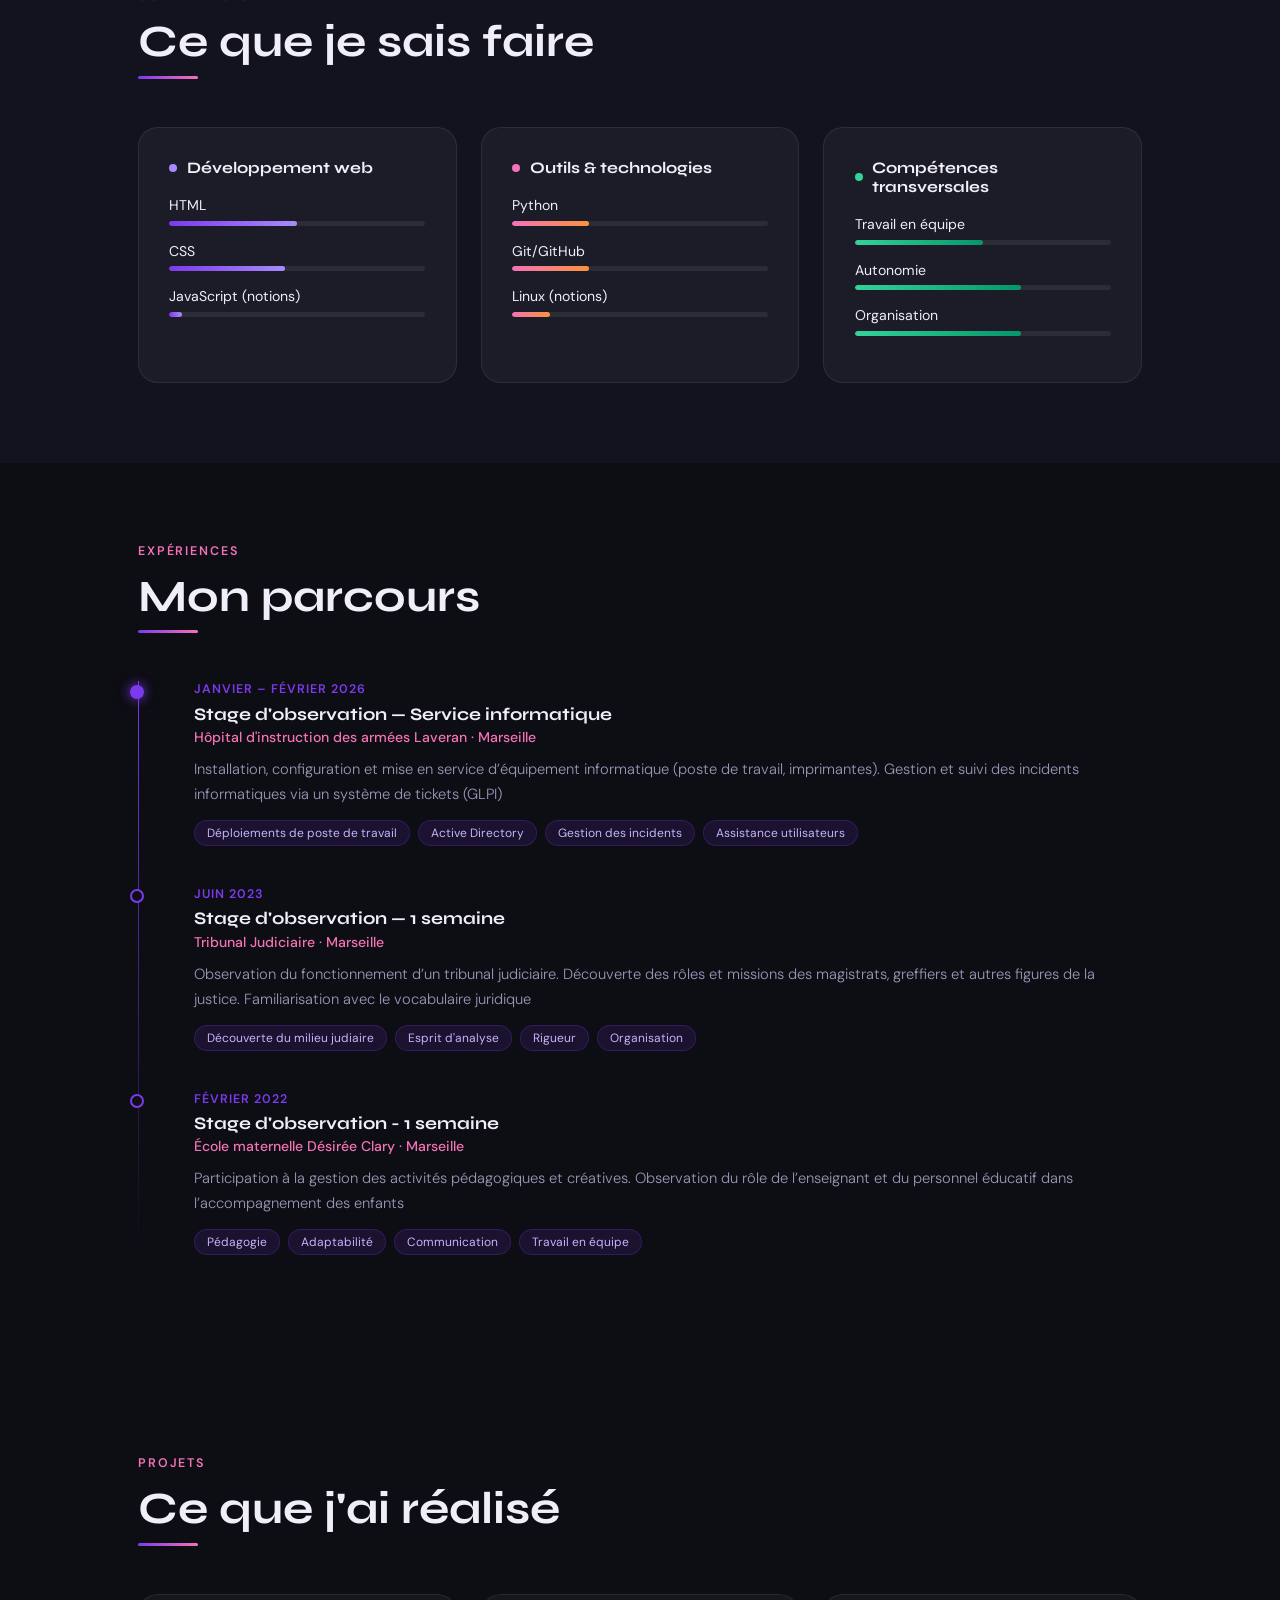
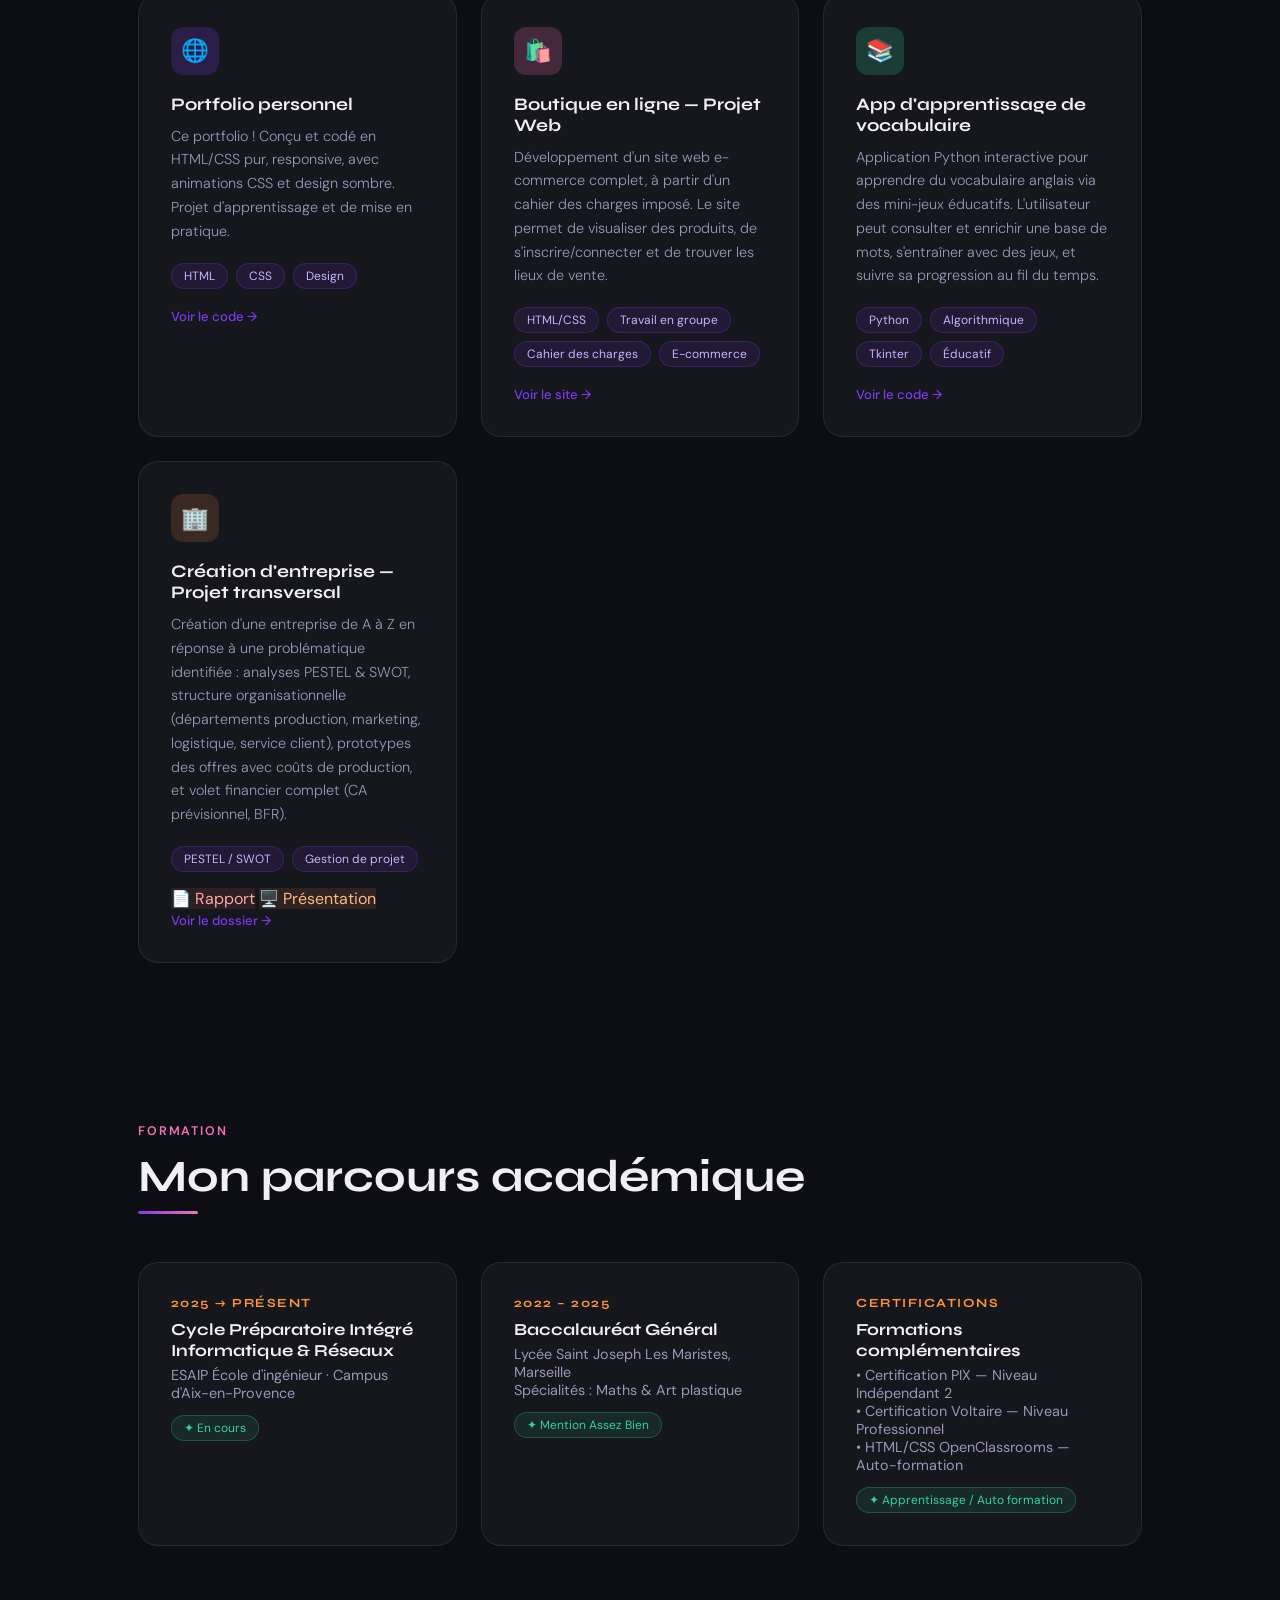
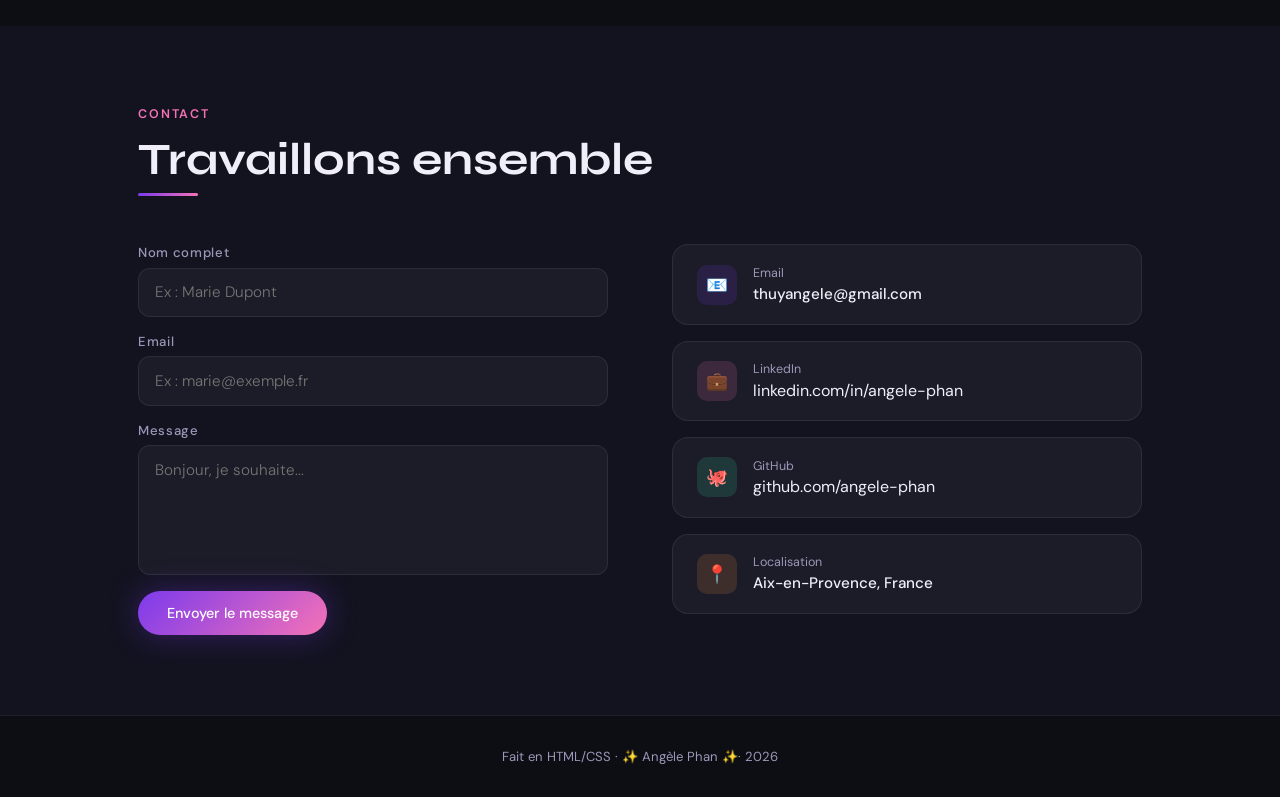
==== commit c9cb9984: "Add files via upload" ====
--- a/index.html
+++ b/index.html
@@ -10,7 +10,7 @@
 
 </head>
 <body>
-
+ 
   <!-- NAV -->
   <nav>
     <div class="nav-logo">Portfolio </div>
@@ -30,7 +30,7 @@
     <div class="blob blob-2"></div>
     <div class="hero-inner">
       <div class="hero-tag">Disponible pour un stage</div>
-      <h1>Angèle<br><span class="grad">Phan.</span></h1>
+      <h1>Angèle<br><span class="grad">Phan </span></h1>
       <p class="hero-sub">
         Étudiante en cycle préparatoire intégré en <strong>Informatique & Réseaux</strong> à l'ESAIP École d'ingénieur.
         Passionnée par le développement web et les systèmes réseau.
@@ -213,7 +213,7 @@
     </div>
   </div>
 
-  <!-- EXPERIENCE -->
+  <!-- EXPERIENCE --> 
   <section id="experience">
     <div class="section-label">Expériences</div>
     <h2 class="section-title">Mon parcours</h2>
@@ -358,7 +358,7 @@
         target="_blank" style="text-decoration: none" class="doc-btn orange">
           🖥️ Présentation</a>
 
-        <a href="#" class="project-link">Voir le dossier →</a>
+        <a href="#" class="project-link">Voir le dossier → </a>
       </div>
 
     </div>
@@ -391,7 +391,7 @@
         <div class="formation-title">Formations complémentaires</div>
         <div class="formation-school">
           • Certification PIX — Niveau Indépendant 2<br>
-          • Certifications Voltaire — Niveau Professionnel<br>
+          • Certification Voltaire — Niveau Professionnel<br>
           • HTML/CSS OpenClassrooms — Auto-formation
         </div>
         <div class="formation-badge">✦ Apprentissage / Auto formation</div>
@@ -408,7 +408,7 @@
       <div class="section-line"></div>
       <div class="contact-grid">
 
-        <form class="contact-form" action="https://formspree.io/f/xrevgnjd" method="post"">
+        <form class="contact-form" action="https://formspree.io/f/xrevgnjd" method="post">
           <div class="form-group">
             <label>Nom complet</label>
             <input type="text" placeholder="Ex : Marie Dupont" />
--- a/styles.css
+++ b/styles.css
@@ -14,7 +14,7 @@
       --card: rgba(255,255,255,0.04);
       --border: rgba(255,255,255,0.08);
     }
-
+ 
     html { scroll-behavior: smooth; }
 
     body {
